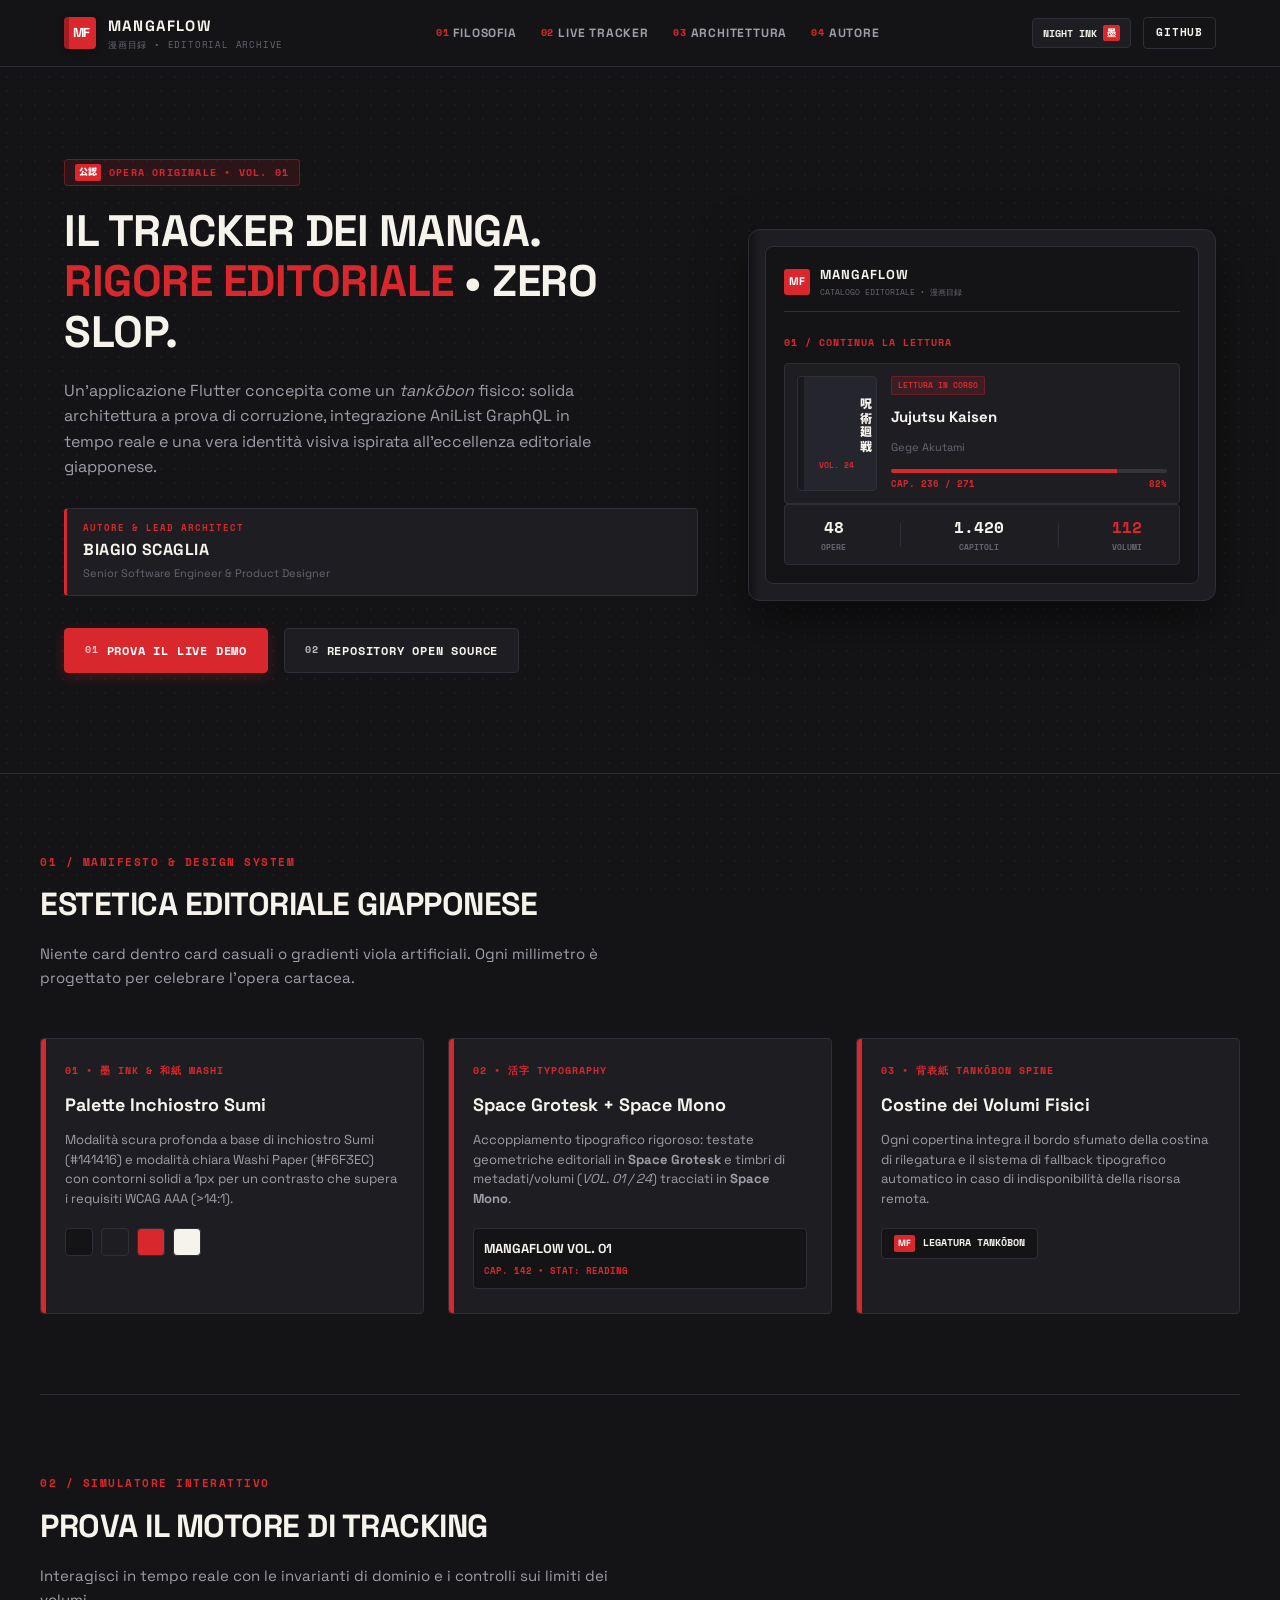
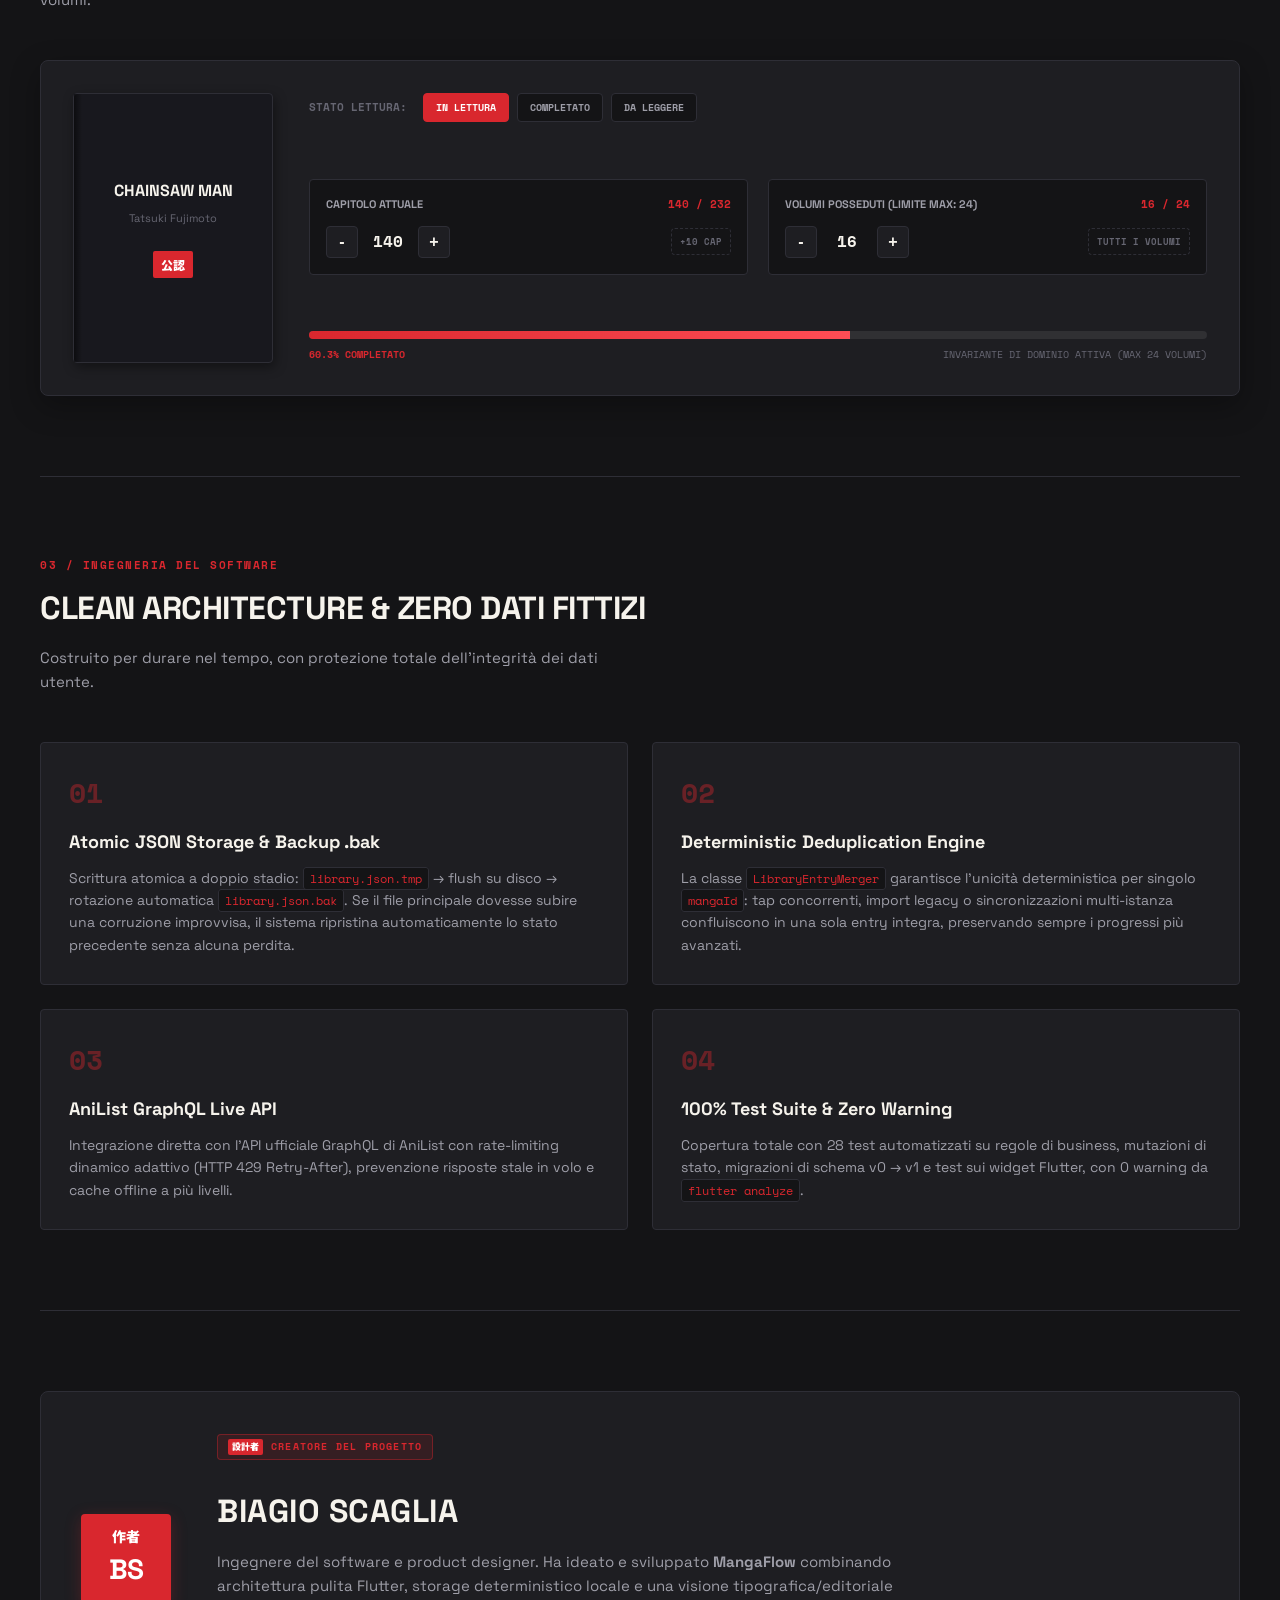
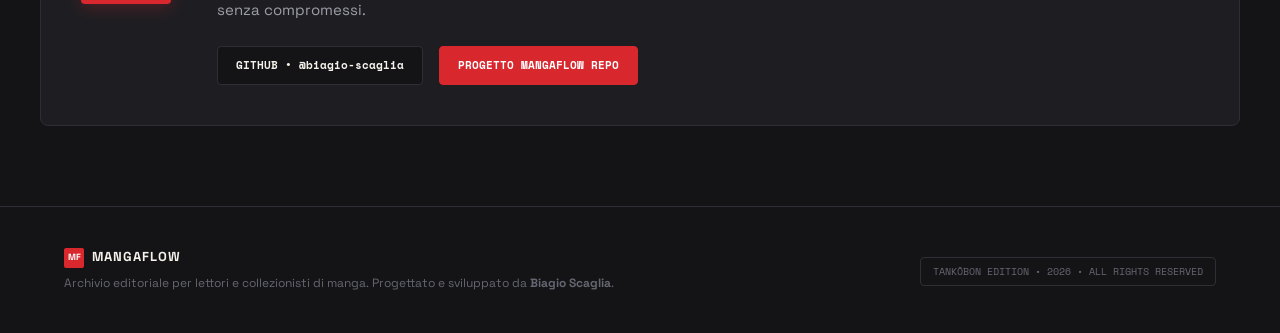
==== landing/index.html @ a2eed8c4 "feat(landing): create Japanese manga editorial landing page with live interactive tracker (Author: B" ====
<!DOCTYPE html>
<html lang="it" data-theme="dark">
<head>
  <meta charset="UTF-8">
  <meta name="viewport" content="width=device-width, initial-scale=1.0">
  <title>MangaFlow — Catalogo Editoriale & Manga Tracker | by Biagio Scaglia</title>
  <meta name="description" content="MangaFlow è la piattaforma editoriale definitiva per tracciare e collezionare manga con rigore ingegneristico e identità visiva tankōbon. Creata da Biagio Scaglia.">
  <link rel="preconnect" href="https://fonts.googleapis.com">
  <link rel="preconnect" href="https://fonts.gstatic.com" crossorigin>
  <link href="https://fonts.googleapis.com/css2?family=Space+Grotesk:wght@400;600;700;900&family=Space+Mono:ital,wght@0,400;0,700;1,400&family=Noto+Sans+JP:wght@400;700;900&display=swap" rel="stylesheet">
  <link rel="stylesheet" href="styles.css">
  <link rel="icon" type="image/png" href="../assets/icons/app_logo.png">
</head>
<body>

  <!-- Background Halftone Screentone Pattern -->
  <div class="manga-halftone-overlay" aria-hidden="true"></div>

  <!-- Top Editorial Header Bar -->
  <header class="editorial-header">
    <div class="header-inner">
      <div class="brand-group">
        <div class="brand-hanko">
          <span class="spine-line"></span>
          <span class="brand-mf">MF</span>
        </div>
        <div class="brand-title-wrap">
          <span class="brand-name">MANGAFLOW</span>
          <span class="brand-sub">漫画目録 • EDITORIAL ARCHIVE</span>
        </div>
      </div>

      <nav class="editorial-nav" aria-label="Navigazione principale">
        <a href="#philosophy" class="nav-item"><span class="nav-num">01</span> FILOSOFIA</a>
        <a href="#demo" class="nav-item"><span class="nav-num">02</span> LIVE TRACKER</a>
        <a href="#architecture" class="nav-item"><span class="nav-num">03</span> ARCHITETTURA</a>
        <a href="#author" class="nav-item"><span class="nav-num">04</span> AUTORE</a>
      </nav>

      <div class="header-actions">
        <button id="theme-toggle" class="theme-toggle-btn" aria-label="Cambia tema chiaro/scuro">
          <span class="theme-mode-text">NIGHT INK</span>
          <span class="theme-icon-box">墨</span>
        </button>
        <a href="https://github.com/biagio-scaglia/manga-flow" target="_blank" rel="noopener noreferrer" class="btn-github">
          GITHUB
        </a>
      </div>
    </div>
  </header>

  <main>
    <!-- HERO SECTION (KOMA PANEL 01) -->
    <section class="hero-section koma-panel">
      <div class="hero-container">
        
        <div class="hero-koma-left">
          <div class="stamp-badge">
            <span class="stamp-kanji">公認</span>
            <span class="stamp-text">OPERA ORIGINALE &bull; VOL. 01</span>
          </div>

          <h1 class="hero-headline">
            IL TRACKER DEI MANGA.<br>
            <span class="highlight-vermilion">RIGORE EDITORIALE</span> &bull; ZERO SLOP.
          </h1>

          <p class="hero-lead">
            Un'applicazione Flutter concepita come un <em>tankōbon</em> fisico: solida architettura a prova di corruzione, integrazione AniList GraphQL in tempo reale e una vera identità visiva ispirata all'eccellenza editoriale giapponese.
          </p>

          <div class="author-hero-badge">
            <span class="author-label">AUTORE & LEAD ARCHITECT</span>
            <span class="author-name">BIAGIO SCAGLIA</span>
            <span class="author-role">Senior Software Engineer & Product Designer</span>
          </div>

          <div class="hero-cta-group">
            <a href="#demo" class="btn-primary">
              <span class="btn-index">01</span> PROVA IL LIVE DEMO
            </a>
            <a href="https://github.com/biagio-scaglia/manga-flow" target="_blank" rel="noopener noreferrer" class="btn-secondary">
              <span class="btn-index">02</span> REPOSITORY OPEN SOURCE
            </a>
          </div>

          <!-- Speedlines visual accent -->
          <div class="manga-speedlines-accent"></div>
        </div>

        <div class="hero-koma-right">
          <div class="tankobon-device-mockup">
            <div class="device-spine"></div>
            <div class="device-screen">
              <div class="screen-header">
                <div class="screen-title-row">
                  <div class="screen-hanko">MF</div>
                  <div class="screen-headline">
                    <div class="screen-app-title">MANGAFLOW</div>
                    <div class="screen-app-sub">CATALOGO EDITORIALE • 漫画目録</div>
                  </div>
                </div>
              </div>

              <div class="screen-body">
                <div class="mock-section-header">
                  <span class="section-tag">01 / CONTINUA LA LETTURA</span>
                </div>

                <div class="mock-hero-card">
                  <div class="mock-cover-spine-wrap">
                    <div class="mock-cover-spine"></div>
                    <div class="mock-cover-content">
                      <span class="mock-cover-kanji">呪術廻戦</span>
                      <span class="mock-cover-stamp">VOL. 24</span>
                    </div>
                  </div>
                  <div class="mock-card-info">
                    <div class="mock-status-pill">LETTURA IN CORSO</div>
                    <div class="mock-manga-title">Jujutsu Kaisen</div>
                    <div class="mock-manga-author">Gege Akutami</div>
                    <div class="mock-manga-progress">
                      <div class="progress-bar-bg">
                        <div class="progress-bar-fill" style="width: 82%;"></div>
                      </div>
                      <div class="progress-text-row">
                        <span class="cap-mono">CAP. 236 / 271</span>
                        <span class="pct-mono">82%</span>
                      </div>
                    </div>
                  </div>
                </div>

                <div class="mock-stats-row">
                  <div class="mock-stat-item">
                    <span class="mock-stat-num">48</span>
                    <span class="mock-stat-lbl">OPERE</span>
                  </div>
                  <div class="mock-stat-divider"></div>
                  <div class="mock-stat-item">
                    <span class="mock-stat-num">1.420</span>
                    <span class="mock-stat-lbl">CAPITOLI</span>
                  </div>
                  <div class="mock-stat-divider"></div>
                  <div class="mock-stat-item highlight">
                    <span class="mock-stat-num">112</span>
                    <span class="mock-stat-lbl">VOLUMI</span>
                  </div>
                </div>
              </div>
            </div>
          </div>
        </div>

      </div>
    </section>

    <!-- PHILOSOPHY / DESIGN SYSTEM SECTION -->
    <section id="philosophy" class="section-container koma-panel">
      <div class="section-header-editorial">
        <span class="editorial-index">01 / MANIFESTO & DESIGN SYSTEM</span>
        <h2 class="section-title">ESTETICA EDITORIALE GIAPPONESE</h2>
        <p class="section-subtitle">Niente card dentro card casuali o gradienti viola artificiali. Ogni millimetro è progettato per celebrare l'opera cartacea.</p>
      </div>

      <div class="grid-3-cards">
        <article class="editorial-card">
          <div class="card-spine-accent"></div>
          <div class="card-inner">
            <div class="card-stamp">01 &bull; 墨 INK &amp; 和紙 WASHI</div>
            <h3 class="card-title">Palette Inchiostro Sumi</h3>
            <p class="card-desc">
              Modalità scura profonda a base di inchiostro Sumi (#141416) e modalità chiara Washi Paper (#F6F3EC) con contorni solidi a 1px per un contrasto che supera i requisiti WCAG AAA (>14:1).
            </p>
            <div class="palette-swatches">
              <span class="swatch sumi" title="Sumi Ink #141416"></span>
              <span class="swatch surface" title="Dark Surface #1E1E22"></span>
              <span class="swatch vermilion" title="Editorial Vermilion #D9272E"></span>
              <span class="swatch washi" title="Washi Paper #F6F3EC"></span>
            </div>
          </div>
        </article>

        <article class="editorial-card">
          <div class="card-spine-accent"></div>
          <div class="card-inner">
            <div class="card-stamp">02 &bull; 活字 TYPOGRAPHY</div>
            <h3 class="card-title">Space Grotesk + Space Mono</h3>
            <p class="card-desc">
              Accoppiamento tipografico rigoroso: testate geometriche editoriali in <strong>Space Grotesk</strong> e timbri di metadati/volumi (<em>VOL. 01 / 24</em>) tracciati in <strong>Space Mono</strong>.
            </p>
            <div class="typography-preview-box">
              <span class="type-grotesk">MANGAFLOW VOL. 01</span>
              <span class="type-mono">CAP. 142 • STAT: READING</span>
            </div>
          </div>
        </article>

        <article class="editorial-card">
          <div class="card-spine-accent"></div>
          <div class="card-inner">
            <div class="card-stamp">03 &bull; 背表紙 TANKŌBON SPINE</div>
            <h3 class="card-title">Costine dei Volumi Fisici</h3>
            <p class="card-desc">
              Ogni copertina integra il bordo sfumato della costina di rilegatura e il sistema di fallback tipografico automatico in caso di indisponibilità della risorsa remota.
            </p>
            <div class="spine-interactive-badge">
              <span class="badge-mini-hanko">MF</span>
              <span class="badge-mini-text">LEGATURA TANKŌBON</span>
            </div>
          </div>
        </article>
      </div>
    </section>

    <!-- LIVE INTERACTIVE TRACKER DEMO -->
    <section id="demo" class="section-container koma-panel">
      <div class="section-header-editorial">
        <span class="editorial-index">02 / SIMULATORE INTERATTIVO</span>
        <h2 class="section-title">PROVA IL MOTORE DI TRACKING</h2>
        <p class="section-subtitle">Interagisci in tempo reale con le invarianti di dominio e i controlli sui limiti dei volumi.</p>
      </div>

      <div class="tracker-demo-box">
        <div class="demo-left-manga">
          <div class="demo-cover-wrap">
            <div class="demo-cover-spine"></div>
            <div class="demo-cover-main">
              <span class="demo-cover-title">CHAINSAW MAN</span>
              <span class="demo-cover-sub">Tatsuki Fujimoto</span>
              <span class="demo-cover-seal">公認</span>
            </div>
          </div>
        </div>

        <div class="demo-right-controls">
          <div class="demo-status-row">
            <span class="demo-label">STATO LETTURA:</span>
            <div class="status-selector-group">
              <button class="status-btn active" data-status="reading">IN LETTURA</button>
              <button class="status-btn" data-status="completed">COMPLETATO</button>
              <button class="status-btn" data-status="plan_to_read">DA LEGGERE</button>
            </div>
          </div>

          <div class="demo-stepper-panel">
            <div class="stepper-unit">
              <div class="stepper-header">
                <span class="stepper-title">CAPITOLO ATTUALE</span>
                <span id="chapter-ratio" class="stepper-ratio">140 / 232</span>
              </div>
              <div class="stepper-actions">
                <button id="btn-ch-dec" class="step-btn" aria-label="Decrementa capitolo">-</button>
                <span id="ch-val" class="step-value">140</span>
                <button id="btn-ch-inc" class="step-btn" aria-label="Incrementa capitolo">+</button>
                <button id="btn-ch-quick" class="step-quick-btn">+10 CAP</button>
              </div>
            </div>

            <div class="stepper-unit">
              <div class="stepper-header">
                <span class="stepper-title">VOLUMI POSSEDUTI (LIMITE MAX: 24)</span>
                <span id="volume-ratio" class="stepper-ratio">16 / 24</span>
              </div>
              <div class="stepper-actions">
                <button id="btn-vol-dec" class="step-btn" aria-label="Decrementa volume">-</button>
                <span id="vol-val" class="step-value">16</span>
                <button id="btn-vol-inc" class="step-btn" aria-label="Incrementa volume">+</button>
                <button id="btn-vol-max" class="step-quick-btn">TUTTI I VOLUMI</button>
              </div>
            </div>
          </div>

          <div class="demo-progress-visual">
            <div class="progress-bar-container">
              <div id="demo-progress-bar" class="progress-bar-active" style="width: 60.3%;"></div>
            </div>
            <div class="progress-footer-stats">
              <span id="demo-pct-text" class="stat-pct">60.3% COMPLETATO</span>
              <span id="demo-status-feedback" class="stat-feedback">INVARIANTE DI DOMINIO RISPETTATA (MAX 24 VOLUMI)</span>
            </div>
          </div>
        </div>
      </div>
    </section>

    <!-- ARCHITECTURE & CODE EXCELLENCE -->
    <section id="architecture" class="section-container koma-panel">
      <div class="section-header-editorial">
        <span class="editorial-index">03 / INGEGNERIA DEL SOFTWARE</span>
        <h2 class="section-title">CLEAN ARCHITECTURE &amp; ZERO DATI FITTIZI</h2>
        <p class="section-subtitle">Costruito per durare nel tempo, con protezione totale dell'integrità dei dati utente.</p>
      </div>

      <div class="arch-grid">
        <div class="arch-box">
          <div class="arch-number">01</div>
          <h3 class="arch-title">Atomic JSON Storage &amp; Backup .bak</h3>
          <p class="arch-desc">
            Scrittura atomica a doppio stadio: <code>library.json.tmp</code> &rarr; flush su disco &rarr; rotazione automatica <code>library.json.bak</code>. Se il file principale dovesse subire una corruzione improvvisa, il sistema ripristina automaticamente lo stato precedente senza alcuna perdita.
          </p>
        </div>

        <div class="arch-box">
          <div class="arch-number">02</div>
          <h3 class="arch-title">Deterministic Deduplication Engine</h3>
          <p class="arch-desc">
            La classe <code>LibraryEntryMerger</code> garantisce l'unicità deterministica per singolo <code>mangaId</code>: tap concorrenti, import legacy o sincronizzazioni multi-istanza confluiscono in una sola entry integra, preservando sempre i progressi più avanzati.
          </p>
        </div>

        <div class="arch-box">
          <div class="arch-number">03</div>
          <h3 class="arch-title">AniList GraphQL Live API</h3>
          <p class="arch-desc">
            Integrazione diretta con l'API ufficiale GraphQL di AniList con rate-limiting dinamico adattivo (HTTP 429 Retry-After), prevenzione risposte stale in volo e cache offline a più livelli.
          </p>
        </div>

        <div class="arch-box">
          <div class="arch-number">04</div>
          <h3 class="arch-title">100% Test Suite &amp; Zero Warning</h3>
          <p class="arch-desc">
            Copertura totale con 28 test automatizzati su regole di business, mutazioni di stato, migrazioni di schema v0 &rarr; v1 e test sui widget Flutter, con 0 warning da <code>flutter analyze</code>.
          </p>
        </div>
      </div>
    </section>

    <!-- AUTHOR SECTION -->
    <section id="author" class="section-container koma-panel author-section-wrap">
      <div class="author-frame">
        <div class="author-hanko-large">
          <span class="hanko-kanji">作者</span>
          <span class="hanko-initials">BS</span>
        </div>

        <div class="author-content-block">
          <div class="stamp-badge">
            <span class="stamp-kanji">設計者</span>
            <span class="stamp-text">CREATORE DEL PROGETTO</span>
          </div>
          <h2 class="author-title">BIAGIO SCAGLIA</h2>
          <p class="author-bio">
            Ingegnere del software e product designer. Ha ideato e sviluppato <strong>MangaFlow</strong> combinando architettura pulita Flutter, storage deterministico locale e una visione tipografica/editoriale senza compromessi.
          </p>

          <div class="author-links">
            <a href="https://github.com/biagio-scaglia" target="_blank" rel="noopener noreferrer" class="author-link-btn">
              GITHUB &bull; @biagio-scaglia
            </a>
            <a href="https://github.com/biagio-scaglia/manga-flow" target="_blank" rel="noopener noreferrer" class="author-link-btn primary">
              PROGETTO MANGAFLOW REPO
            </a>
          </div>
        </div>
      </div>
    </section>
  </main>

  <!-- EDITORIAL FOOTER -->
  <footer class="editorial-footer">
    <div class="footer-inner">
      <div class="footer-col-left">
        <div class="footer-brand">
          <span class="footer-hanko">MF</span>
          <span class="footer-brand-name">MANGAFLOW</span>
        </div>
        <p class="footer-copy">
          Archivio editoriale per lettori e collezionisti di manga. Progettato e sviluppato da <strong>Biagio Scaglia</strong>.
        </p>
      </div>

      <div class="footer-col-right">
        <span class="footer-stamp-box">
          TANKŌBON EDITION &bull; 2026 &bull; ALL RIGHTS RESERVED
        </span>
      </div>
    </div>
  </footer>

  <script src="app.js"></script>
</body>
</html>
---- landing/styles.css ----
/* ==========================================================================
   MANGAFLOW LANDING PAGE — JAPANESE EDITORIAL DESIGN SYSTEM
   Author: Biagio Scaglia
   ========================================================================== */

:root {
  /* Dark Theme Tokens (Night Ink / 墨色) */
  --ink-bg: #141416;
  --ink-surface: #1E1E22;
  --ink-surface-hover: #26262B;
  --ink-border: #2E2E36;
  --ink-border-subtle: rgba(255, 255, 255, 0.08);
  --text-primary: #F6F3EC;
  --text-secondary: #9E9EA8;
  --text-muted: #666672;
  
  /* Brand Vermilion / 朱色 */
  --vermilion: #D9272E;
  --vermilion-glow: rgba(217, 39, 46, 0.25);
  --vermilion-dark: #B51B21;
  --gold-accent: #E5A93C;

  /* Spacing & Radii */
  --font-grotesk: 'Space Grotesk', -apple-system, BlinkMacSystemFont, sans-serif;
  --font-mono: 'Space Mono', monospace;
  --font-kanji: 'Noto Sans JP', sans-serif;
  --radius-sm: 4px;
  --radius-md: 8px;
  --radius-lg: 12px;
  
  /* Screentone Dot Overlay */
  --screentone-color: rgba(255, 255, 255, 0.035);
}

/* Light Theme Tokens (Washi Paper / 和紙) */
[data-theme="light"] {
  --ink-bg: #F6F3EC;
  --ink-surface: #FFFFFF;
  --ink-surface-hover: #F0EDE4;
  --ink-border: #E3DFD5;
  --ink-border-subtle: rgba(0, 0, 0, 0.06);
  --text-primary: #141416;
  --text-secondary: #5C5C66;
  --text-muted: #8E8E98;
  --screentone-color: rgba(0, 0, 0, 0.025);
}

/* Base Reset & Typography */
*, *::before, *::after {
  box-sizing: border-box;
  margin: 0;
  padding: 0;
}

html {
  scroll-behavior: smooth;
  font-size: 16px;
}

body {
  background-color: var(--ink-bg);
  color: var(--text-primary);
  font-family: var(--font-grotesk);
  line-height: 1.6;
  -webkit-font-smoothing: antialiased;
  -moz-osx-font-smoothing: grayscale;
  transition: background-color 0.3s ease, color 0.3s ease;
  overflow-x: hidden;
  position: relative;
}

/* Manga Halftone Screentone Overlay */
.manga-halftone-overlay {
  position: fixed;
  inset: 0;
  pointer-events: none;
  z-index: 0;
  background-image: radial-gradient(var(--screentone-color) 1.2px, transparent 1.2px);
  background-size: 14px 14px;
}

/* Layout Containers */
.section-container, .hero-container, .header-inner, .footer-inner {
  max-width: 1200px;
  margin: 0 auto;
  padding: 0 24px;
  position: relative;
  z-index: 1;
}

/* Manga Panel Borders (Koma-wari / コマ割り) */
.koma-panel {
  border-bottom: 1px solid var(--ink-border);
  padding: 80px 0;
}

/* ==========================================================================
   EDITORIAL HEADER
   ========================================================================== */
.editorial-header {
  position: sticky;
  top: 0;
  z-index: 100;
  background: var(--ink-bg);
  border-bottom: 1px solid var(--ink-border);
  backdrop-filter: blur(12px);
  -webkit-backdrop-filter: blur(12px);
  padding: 14px 0;
}

.header-inner {
  display: flex;
  align-items: center;
  justify-content: space-between;
}

.brand-group {
  display: flex;
  align-items: center;
  gap: 12px;
}

.brand-hanko {
  width: 32px;
  height: 32px;
  background-color: var(--vermilion);
  border-radius: var(--radius-sm);
  display: flex;
  align-items: center;
  justify-content: center;
  position: relative;
  box-shadow: 0 2px 6px rgba(0,0,0,0.3);
}

.brand-hanko .spine-line {
  position: absolute;
  left: 0;
  top: 0;
  bottom: 0;
  width: 5px;
  background: rgba(0, 0, 0, 0.25);
  border-top-left-radius: var(--radius-sm);
  border-bottom-left-radius: var(--radius-sm);
}

.brand-mf {
  color: #FFFFFF;
  font-family: var(--font-grotesk);
  font-weight: 900;
  font-size: 13px;
  letter-spacing: -0.5px;
  margin-left: 2px;
}

.brand-title-wrap {
  display: flex;
  flex-direction: column;
}

.brand-name {
  font-size: 15px;
  font-weight: 900;
  letter-spacing: 1.2px;
}

.brand-sub {
  font-size: 9px;
  color: var(--text-muted);
  letter-spacing: 0.8px;
  font-family: var(--font-mono);
}

.editorial-nav {
  display: flex;
  gap: 24px;
}

.nav-item {
  color: var(--text-secondary);
  text-decoration: none;
  font-size: 12px;
  font-weight: 700;
  letter-spacing: 0.8px;
  transition: color 0.2s;
  display: flex;
  align-items: center;
  gap: 4px;
}

.nav-item:hover {
  color: var(--vermilion);
}

.nav-num {
  font-family: var(--font-mono);
  color: var(--vermilion);
  font-size: 10px;
}

.header-actions {
  display: flex;
  align-items: center;
  gap: 12px;
}

.theme-toggle-btn {
  background: var(--ink-surface);
  border: 1px solid var(--ink-border);
  color: var(--text-primary);
  padding: 6px 10px;
  border-radius: var(--radius-sm);
  cursor: pointer;
  display: flex;
  align-items: center;
  gap: 6px;
  font-family: var(--font-mono);
  font-size: 10px;
  font-weight: 700;
  transition: background 0.2s, border-color 0.2s;
}

.theme-toggle-btn:hover {
  border-color: var(--vermilion);
}

.theme-icon-box {
  background: var(--vermilion);
  color: #fff;
  padding: 1px 4px;
  border-radius: 2px;
  font-size: 9px;
}

.btn-github {
  background: transparent;
  border: 1px solid var(--ink-border);
  color: var(--text-primary);
  text-decoration: none;
  font-size: 11px;
  font-weight: 800;
  padding: 6px 12px;
  border-radius: var(--radius-sm);
  letter-spacing: 0.8px;
  font-family: var(--font-mono);
  transition: all 0.2s;
}

.btn-github:hover {
  background: var(--vermilion);
  border-color: var(--vermilion);
  color: #FFFFFF;
}

/* ==========================================================================
   HERO SECTION
   ========================================================================== */
.hero-section {
  padding: 90px 0 100px;
  position: relative;
  overflow: hidden;
}

.hero-container {
  display: grid;
  grid-template-columns: 1.15fr 0.85fr;
  gap: 50px;
  align-items: center;
}

.stamp-badge {
  display: inline-flex;
  align-items: center;
  gap: 8px;
  background: rgba(217, 39, 46, 0.12);
  border: 1px solid rgba(217, 39, 46, 0.4);
  padding: 4px 10px;
  border-radius: var(--radius-sm);
  margin-bottom: 20px;
}

.stamp-kanji {
  background: var(--vermilion);
  color: #FFFFFF;
  font-size: 9px;
  font-weight: 900;
  padding: 1px 4px;
  border-radius: 2px;
  font-family: var(--font-kanji);
}

.stamp-text {
  font-family: var(--font-mono);
  font-size: 10px;
  font-weight: 700;
  color: var(--vermilion);
  letter-spacing: 1.2px;
}

.hero-headline {
  font-size: 44px;
  font-weight: 900;
  line-height: 1.15;
  letter-spacing: -0.5px;
  margin-bottom: 20px;
}

.highlight-vermilion {
  color: var(--vermilion);
  position: relative;
}

.hero-lead {
  font-size: 16px;
  color: var(--text-secondary);
  line-height: 1.6;
  margin-bottom: 28px;
  max-width: 540px;
}

.author-hero-badge {
  background: var(--ink-surface);
  border: 1px solid var(--ink-border);
  border-left: 3px solid var(--vermilion);
  padding: 12px 16px;
  border-radius: var(--radius-sm);
  margin-bottom: 32px;
  display: flex;
  flex-direction: column;
  gap: 2px;
}

.author-label {
  font-family: var(--font-mono);
  font-size: 9px;
  font-weight: 700;
  color: var(--vermilion);
  letter-spacing: 1px;
}

.author-name {
  font-size: 16px;
  font-weight: 900;
  letter-spacing: 0.5px;
}

.author-role {
  font-size: 11px;
  color: var(--text-muted);
}

.hero-cta-group {
  display: flex;
  gap: 16px;
  flex-wrap: wrap;
}

.btn-primary, .btn-secondary {
  display: inline-flex;
  align-items: center;
  gap: 8px;
  text-decoration: none;
  font-family: var(--font-mono);
  font-size: 12px;
  font-weight: 800;
  padding: 12px 20px;
  border-radius: var(--radius-sm);
  letter-spacing: 0.8px;
  transition: transform 0.2s, box-shadow 0.2s, background-color 0.2s;
}

.btn-primary {
  background: var(--vermilion);
  color: #FFFFFF;
  border: 1px solid var(--vermilion);
  box-shadow: 0 4px 14px var(--vermilion-glow);
}

.btn-primary:hover {
  background: var(--vermilion-dark);
  transform: translateY(-2px);
  box-shadow: 0 6px 20px var(--vermilion-glow);
}

.btn-secondary {
  background: var(--ink-surface);
  color: var(--text-primary);
  border: 1px solid var(--ink-border);
}

.btn-secondary:hover {
  border-color: var(--vermilion);
  transform: translateY(-2px);
}

.btn-index {
  color: rgba(255, 255, 255, 0.7);
  font-size: 10px;
}

/* Tankōbon Device Mockup */
.tankobon-device-mockup {
  background: var(--ink-surface);
  border: 1px solid var(--ink-border);
  border-radius: var(--radius-lg);
  padding: 16px;
  position: relative;
  box-shadow: 0 20px 50px rgba(0,0,0,0.5);
  display: flex;
}

.device-spine {
  position: absolute;
  left: 0;
  top: 0;
  bottom: 0;
  width: 10px;
  background: linear-gradient(90deg, rgba(0,0,0,0.4), transparent);
  border-top-left-radius: var(--radius-lg);
  border-bottom-left-radius: var(--radius-lg);
}

.device-screen {
  background: var(--ink-bg);
  border: 1px solid var(--ink-border);
  border-radius: var(--radius-md);
  width: 100%;
  padding: 18px;
  display: flex;
  flex-direction: column;
  gap: 16px;
}

.screen-header {
  border-bottom: 1px solid var(--ink-border);
  padding-bottom: 12px;
}

.screen-title-row {
  display: flex;
  align-items: center;
  gap: 10px;
}

.screen-hanko {
  width: 26px;
  height: 26px;
  background: var(--vermilion);
  color: #fff;
  font-weight: 900;
  font-size: 11px;
  border-radius: 3px;
  display: flex;
  align-items: center;
  justify-content: center;
}

.screen-app-title {
  font-size: 13px;
  font-weight: 900;
  letter-spacing: 1px;
}

.screen-app-sub {
  font-size: 8px;
  color: var(--text-muted);
  font-family: var(--font-mono);
}

.mock-section-header {
  margin-bottom: 10px;
}

.section-tag {
  font-family: var(--font-mono);
  font-size: 10px;
  font-weight: 700;
  color: var(--vermilion);
  letter-spacing: 1px;
}

.mock-hero-card {
  background: var(--ink-surface);
  border: 1px solid var(--ink-border);
  border-radius: var(--radius-sm);
  padding: 12px;
  display: grid;
  grid-template-columns: 80px 1fr;
  gap: 14px;
}

.mock-cover-spine-wrap {
  height: 115px;
  background: #25252D;
  border: 1px solid var(--ink-border);
  border-radius: var(--radius-sm);
  position: relative;
  display: flex;
  align-items: center;
  justify-content: center;
  overflow: hidden;
}

.mock-cover-spine {
  position: absolute;
  left: 0;
  top: 0;
  bottom: 0;
  width: 6px;
  background: rgba(0,0,0,0.35);
}

.mock-cover-content {
  text-align: center;
  display: flex;
  flex-direction: column;
  gap: 6px;
}

.mock-cover-kanji {
  font-family: var(--font-kanji);
  font-weight: 900;
  font-size: 12px;
  color: var(--text-primary);
  writing-mode: vertical-rl;
  letter-spacing: 2px;
}

.mock-cover-stamp {
  font-family: var(--font-mono);
  font-size: 8px;
  font-weight: 700;
  color: var(--vermilion);
}

.mock-card-info {
  display: flex;
  flex-direction: column;
  justify-content: space-between;
}

.mock-status-pill {
  display: inline-block;
  font-family: var(--font-mono);
  font-size: 8px;
  font-weight: 800;
  background: rgba(217, 39, 46, 0.15);
  color: var(--vermilion);
  padding: 2px 6px;
  border-radius: 2px;
  border: 1px solid rgba(217, 39, 46, 0.3);
  align-self: flex-start;
}

.mock-manga-title {
  font-size: 15px;
  font-weight: 900;
  line-height: 1.2;
}

.mock-manga-author {
  font-size: 11px;
  color: var(--text-muted);
}

.progress-bar-bg {
  height: 4px;
  background: rgba(255, 255, 255, 0.1);
  border-radius: 2px;
  margin-bottom: 4px;
  overflow: hidden;
}

.progress-bar-fill {
  height: 100%;
  background: var(--vermilion);
}

.progress-text-row {
  display: flex;
  justify-content: space-between;
  font-family: var(--font-mono);
  font-size: 9px;
  color: var(--vermilion);
  font-weight: 700;
}

.mock-stats-row {
  background: var(--ink-surface);
  border: 1px solid var(--ink-border);
  border-radius: var(--radius-sm);
  padding: 10px;
  display: flex;
  align-items: center;
  justify-content: space-around;
}

.mock-stat-item {
  text-align: center;
  display: flex;
  flex-direction: column;
}

.mock-stat-num {
  font-family: var(--font-mono);
  font-size: 16px;
  font-weight: 900;
}

.mock-stat-item.highlight .mock-stat-num {
  color: var(--vermilion);
}

.mock-stat-lbl {
  font-family: var(--font-mono);
  font-size: 8px;
  color: var(--text-muted);
  font-weight: 700;
}

.mock-stat-divider {
  width: 1px;
  height: 24px;
  background: var(--ink-border);
}

/* ==========================================================================
   EDITORIAL SECTION HEADERS & GRIDS
   ========================================================================== */
.section-header-editorial {
  margin-bottom: 48px;
}

.editorial-index {
  font-family: var(--font-mono);
  font-size: 11px;
  font-weight: 800;
  color: var(--vermilion);
  letter-spacing: 1.5px;
  display: block;
  margin-bottom: 8px;
}

.section-title {
  font-size: 32px;
  font-weight: 900;
  letter-spacing: -0.5px;
  margin-bottom: 12px;
}

.section-subtitle {
  font-size: 15px;
  color: var(--text-secondary);
  max-width: 600px;
}

.grid-3-cards {
  display: grid;
  grid-template-columns: repeat(3, 1fr);
  gap: 24px;
}

.editorial-card {
  background: var(--ink-surface);
  border: 1px solid var(--ink-border);
  border-radius: var(--radius-sm);
  padding: 24px;
  position: relative;
  transition: transform 0.2s, border-color 0.2s;
  display: flex;
  flex-direction: column;
}

.editorial-card:hover {
  transform: translateY(-4px);
  border-color: var(--vermilion);
}

.card-spine-accent {
  position: absolute;
  left: 0;
  top: 0;
  bottom: 0;
  width: 5px;
  background: var(--vermilion);
  border-top-left-radius: var(--radius-sm);
  border-bottom-left-radius: var(--radius-sm);
}

.card-stamp {
  font-family: var(--font-mono);
  font-size: 10px;
  font-weight: 700;
  color: var(--vermilion);
  letter-spacing: 1px;
  margin-bottom: 12px;
}

.card-title {
  font-size: 18px;
  font-weight: 800;
  margin-bottom: 10px;
}

.card-desc {
  font-size: 13px;
  color: var(--text-secondary);
  line-height: 1.5;
  margin-bottom: 20px;
  flex-grow: 1;
}

.palette-swatches {
  display: flex;
  gap: 8px;
}

.swatch {
  width: 28px;
  height: 28px;
  border-radius: var(--radius-sm);
  border: 1px solid var(--ink-border);
}

.swatch.sumi { background: #141416; }
.swatch.surface { background: #1E1E22; }
.swatch.vermilion { background: #D9272E; }
.swatch.washi { background: #F6F3EC; }

.typography-preview-box {
  background: var(--ink-bg);
  border: 1px solid var(--ink-border);
  padding: 10px;
  border-radius: var(--radius-sm);
  display: flex;
  flex-direction: column;
  gap: 4px;
}

.type-grotesk {
  font-family: var(--font-grotesk);
  font-size: 13px;
  font-weight: 900;
}

.type-mono {
  font-family: var(--font-mono);
  font-size: 9px;
  color: var(--vermilion);
  font-weight: 700;
}

.spine-interactive-badge {
  display: inline-flex;
  align-items: center;
  gap: 8px;
  background: var(--ink-bg);
  border: 1px solid var(--ink-border);
  padding: 6px 12px;
  border-radius: var(--radius-sm);
}

.badge-mini-hanko {
  background: var(--vermilion);
  color: #fff;
  font-size: 9px;
  font-weight: 900;
  padding: 1px 4px;
  border-radius: 2px;
}

.badge-mini-text {
  font-family: var(--font-mono);
  font-size: 10px;
  font-weight: 700;
}

/* ==========================================================================
   INTERACTIVE LIVE TRACKER DEMO
   ========================================================================== */
.tracker-demo-box {
  background: var(--ink-surface);
  border: 1px solid var(--ink-border);
  border-radius: var(--radius-md);
  padding: 32px;
  display: grid;
  grid-template-columns: 200px 1fr;
  gap: 36px;
  box-shadow: 0 10px 30px rgba(0,0,0,0.3);
}

.demo-cover-wrap {
  height: 270px;
  background: #18181E;
  border: 1px solid var(--ink-border);
  border-radius: var(--radius-sm);
  position: relative;
  display: flex;
  align-items: center;
  justify-content: center;
  box-shadow: 2px 4px 12px rgba(0,0,0,0.4);
}

.demo-cover-spine {
  position: absolute;
  left: 0;
  top: 0;
  bottom: 0;
  width: 8px;
  background: linear-gradient(90deg, rgba(0,0,0,0.5), transparent);
}

.demo-cover-main {
  text-align: center;
  padding: 20px;
}

.demo-cover-title {
  display: block;
  font-size: 16px;
  font-weight: 900;
  margin-bottom: 6px;
}

.demo-cover-sub {
  display: block;
  font-size: 11px;
  color: var(--text-muted);
  margin-bottom: 24px;
}

.demo-cover-seal {
  display: inline-block;
  background: var(--vermilion);
  color: #fff;
  font-size: 12px;
  font-weight: 900;
  padding: 4px 8px;
  border-radius: 2px;
  font-family: var(--font-kanji);
}

.demo-right-controls {
  display: flex;
  flex-direction: column;
  justify-content: space-between;
  gap: 20px;
}

.demo-status-row {
  display: flex;
  align-items: center;
  gap: 16px;
}

.demo-label {
  font-family: var(--font-mono);
  font-size: 11px;
  font-weight: 700;
  color: var(--text-muted);
}

.status-selector-group {
  display: flex;
  gap: 8px;
}

.status-btn {
  background: var(--ink-bg);
  border: 1px solid var(--ink-border);
  color: var(--text-secondary);
  font-family: var(--font-mono);
  font-size: 10px;
  font-weight: 800;
  padding: 6px 12px;
  border-radius: var(--radius-sm);
  cursor: pointer;
  transition: all 0.2s;
}

.status-btn.active {
  background: var(--vermilion);
  border-color: var(--vermilion);
  color: #fff;
}

.demo-stepper-panel {
  display: grid;
  grid-template-columns: 1fr 1fr;
  gap: 20px;
}

.stepper-unit {
  background: var(--ink-bg);
  border: 1px solid var(--ink-border);
  border-radius: var(--radius-sm);
  padding: 16px;
}

.stepper-header {
  display: flex;
  justify-content: space-between;
  align-items: center;
  margin-bottom: 12px;
}

.stepper-title {
  font-size: 11px;
  font-weight: 800;
  color: var(--text-secondary);
}

.stepper-ratio {
  font-family: var(--font-mono);
  font-size: 11px;
  font-weight: 800;
  color: var(--vermilion);
}

.stepper-actions {
  display: flex;
  align-items: center;
  gap: 10px;
}

.step-btn {
  width: 32px;
  height: 32px;
  background: var(--ink-surface);
  border: 1px solid var(--ink-border);
  color: var(--text-primary);
  font-weight: 900;
  font-size: 16px;
  border-radius: var(--radius-sm);
  cursor: pointer;
  display: flex;
  align-items: center;
  justify-content: center;
  transition: all 0.2s;
}

.step-btn:hover {
  background: var(--vermilion);
  border-color: var(--vermilion);
  color: #fff;
}

.step-value {
  font-family: var(--font-mono);
  font-size: 16px;
  font-weight: 900;
  min-width: 40px;
  text-align: center;
}

.step-quick-btn {
  background: transparent;
  border: 1px dashed var(--ink-border);
  color: var(--text-muted);
  font-family: var(--font-mono);
  font-size: 9px;
  font-weight: 700;
  padding: 6px 8px;
  border-radius: var(--radius-sm);
  cursor: pointer;
  margin-left: auto;
  transition: all 0.2s;
}

.step-quick-btn:hover {
  border-color: var(--vermilion);
  color: var(--vermilion);
}

.progress-bar-container {
  height: 8px;
  background: rgba(255, 255, 255, 0.08);
  border-radius: 4px;
  overflow: hidden;
  margin-bottom: 8px;
}

.progress-bar-active {
  height: 100%;
  background: linear-gradient(90deg, var(--vermilion), #FF4D55);
  transition: width 0.3s ease;
}

.progress-footer-stats {
  display: flex;
  justify-content: space-between;
  align-items: center;
  font-family: var(--font-mono);
  font-size: 10px;
}

.stat-pct {
  color: var(--vermilion);
  font-weight: 800;
}

.stat-feedback {
  color: var(--text-muted);
}

/* ==========================================================================
   ARCHITECTURE GRID
   ========================================================================== */
.arch-grid {
  display: grid;
  grid-template-columns: repeat(2, 1fr);
  gap: 24px;
}

.arch-box {
  background: var(--ink-surface);
  border: 1px solid var(--ink-border);
  border-radius: var(--radius-sm);
  padding: 28px;
  position: relative;
}

.arch-number {
  font-family: var(--font-mono);
  font-size: 28px;
  font-weight: 900;
  color: var(--vermilion);
  opacity: 0.4;
  margin-bottom: 12px;
}

.arch-title {
  font-size: 18px;
  font-weight: 800;
  margin-bottom: 10px;
}

.arch-desc {
  font-size: 14px;
  color: var(--text-secondary);
  line-height: 1.6;
}

.arch-desc code {
  background: var(--ink-bg);
  border: 1px solid var(--ink-border);
  padding: 2px 6px;
  border-radius: 3px;
  font-family: var(--font-mono);
  font-size: 12px;
  color: var(--vermilion);
}

/* ==========================================================================
   AUTHOR SECTION
   ========================================================================== */
.author-section-wrap {
  border-bottom: none;
}

.author-frame {
  background: var(--ink-surface);
  border: 1px solid var(--ink-border);
  border-radius: var(--radius-md);
  padding: 40px;
  display: grid;
  grid-template-columns: 100px 1fr;
  gap: 36px;
  align-items: center;
}

.author-hanko-large {
  width: 90px;
  height: 90px;
  background: var(--vermilion);
  border-radius: var(--radius-sm);
  display: flex;
  flex-direction: column;
  align-items: center;
  justify-content: center;
  color: #fff;
  box-shadow: 0 4px 16px var(--vermilion-glow);
}

.hanko-kanji {
  font-family: var(--font-kanji);
  font-size: 14px;
  font-weight: 900;
}

.hanko-initials {
  font-family: var(--font-grotesk);
  font-size: 28px;
  font-weight: 900;
  letter-spacing: -1px;
}

.author-title {
  font-size: 32px;
  font-weight: 900;
  letter-spacing: 0.5px;
  margin: 6px 0 12px;
}

.author-bio {
  font-size: 15px;
  color: var(--text-secondary);
  line-height: 1.6;
  margin-bottom: 24px;
  max-width: 700px;
}

.author-links {
  display: flex;
  gap: 16px;
  flex-wrap: wrap;
}

.author-link-btn {
  background: var(--ink-bg);
  border: 1px solid var(--ink-border);
  color: var(--text-primary);
  text-decoration: none;
  font-family: var(--font-mono);
  font-size: 11px;
  font-weight: 700;
  padding: 10px 18px;
  border-radius: var(--radius-sm);
  transition: all 0.2s;
}

.author-link-btn.primary {
  background: var(--vermilion);
  border-color: var(--vermilion);
  color: #fff;
}

.author-link-btn:hover {
  transform: translateY(-2px);
  border-color: var(--vermilion);
}

/* ==========================================================================
   EDITORIAL FOOTER
   ========================================================================== */
.editorial-footer {
  background: var(--ink-bg);
  border-top: 1px solid var(--ink-border);
  padding: 40px 0;
}

.footer-inner {
  display: flex;
  justify-content: space-between;
  align-items: center;
  flex-wrap: wrap;
  gap: 20px;
}

.footer-brand {
  display: flex;
  align-items: center;
  gap: 8px;
  margin-bottom: 6px;
}

.footer-hanko {
  width: 20px;
  height: 20px;
  background: var(--vermilion);
  color: #fff;
  font-weight: 900;
  font-size: 9px;
  border-radius: 2px;
  display: flex;
  align-items: center;
  justify-content: center;
}

.footer-brand-name {
  font-weight: 900;
  font-size: 13px;
  letter-spacing: 1px;
}

.footer-copy {
  font-size: 12px;
  color: var(--text-muted);
}

.footer-stamp-box {
  font-family: var(--font-mono);
  font-size: 10px;
  color: var(--text-muted);
  border: 1px solid var(--ink-border);
  padding: 6px 12px;
  border-radius: var(--radius-sm);
}

/* ==========================================================================
   RESPONSIVE DESIGN (Mobile / Tablet / Desktop)
   ========================================================================== */
@media (max-width: 960px) {
  .hero-container {
    grid-template-columns: 1fr;
    gap: 40px;
  }
  
  .grid-3-cards {
    grid-template-columns: 1fr;
  }
  
  .tracker-demo-box {
    grid-template-columns: 1fr;
  }
  
  .arch-grid {
    grid-template-columns: 1fr;
  }
  
  .author-frame {
    grid-template-columns: 1fr;
    text-align: center;
  }
  
  .author-hanko-large {
    margin: 0 auto;
  }
  
  .author-links {
    justify-content: center;
  }
  
  .editorial-nav {
    display: none;
  }
}

@media (max-width: 600px) {
  .hero-headline {
    font-size: 32px;
  }
  
  .demo-stepper-panel {
    grid-template-columns: 1fr;
  }
}
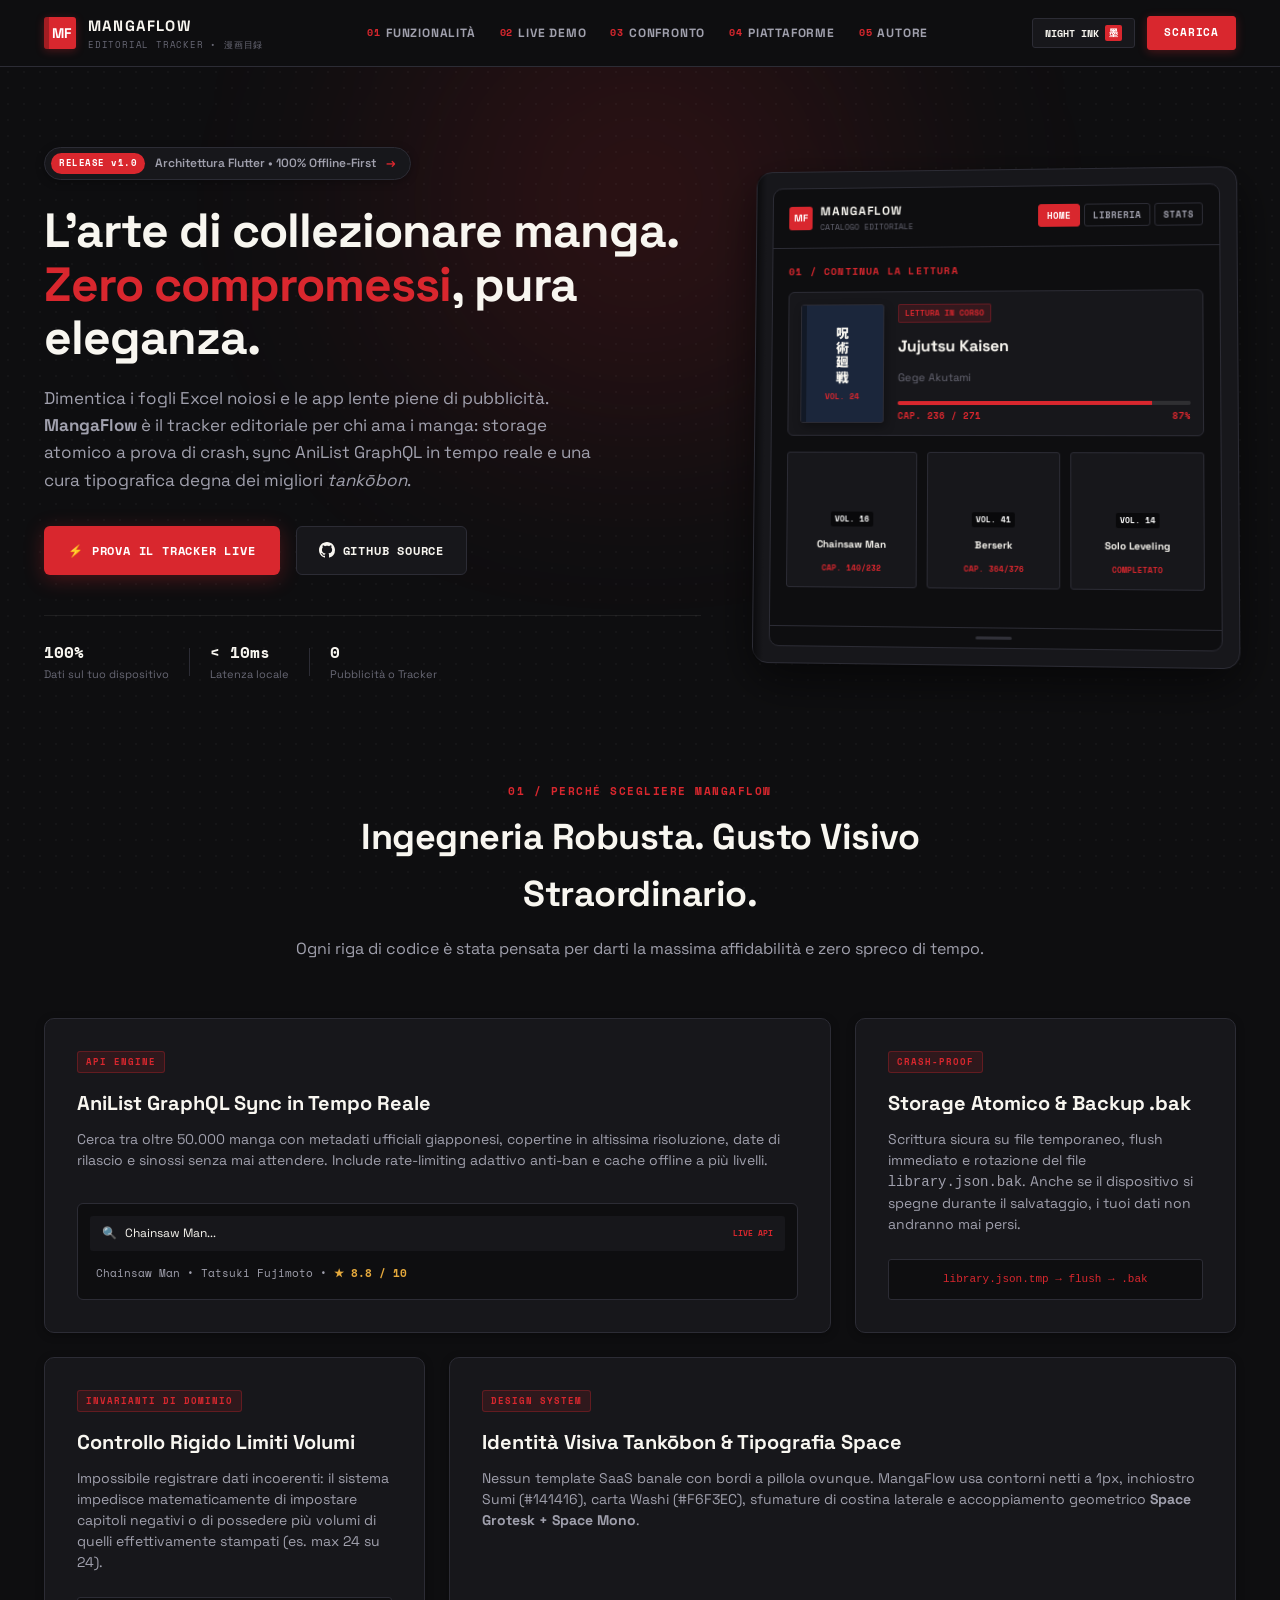
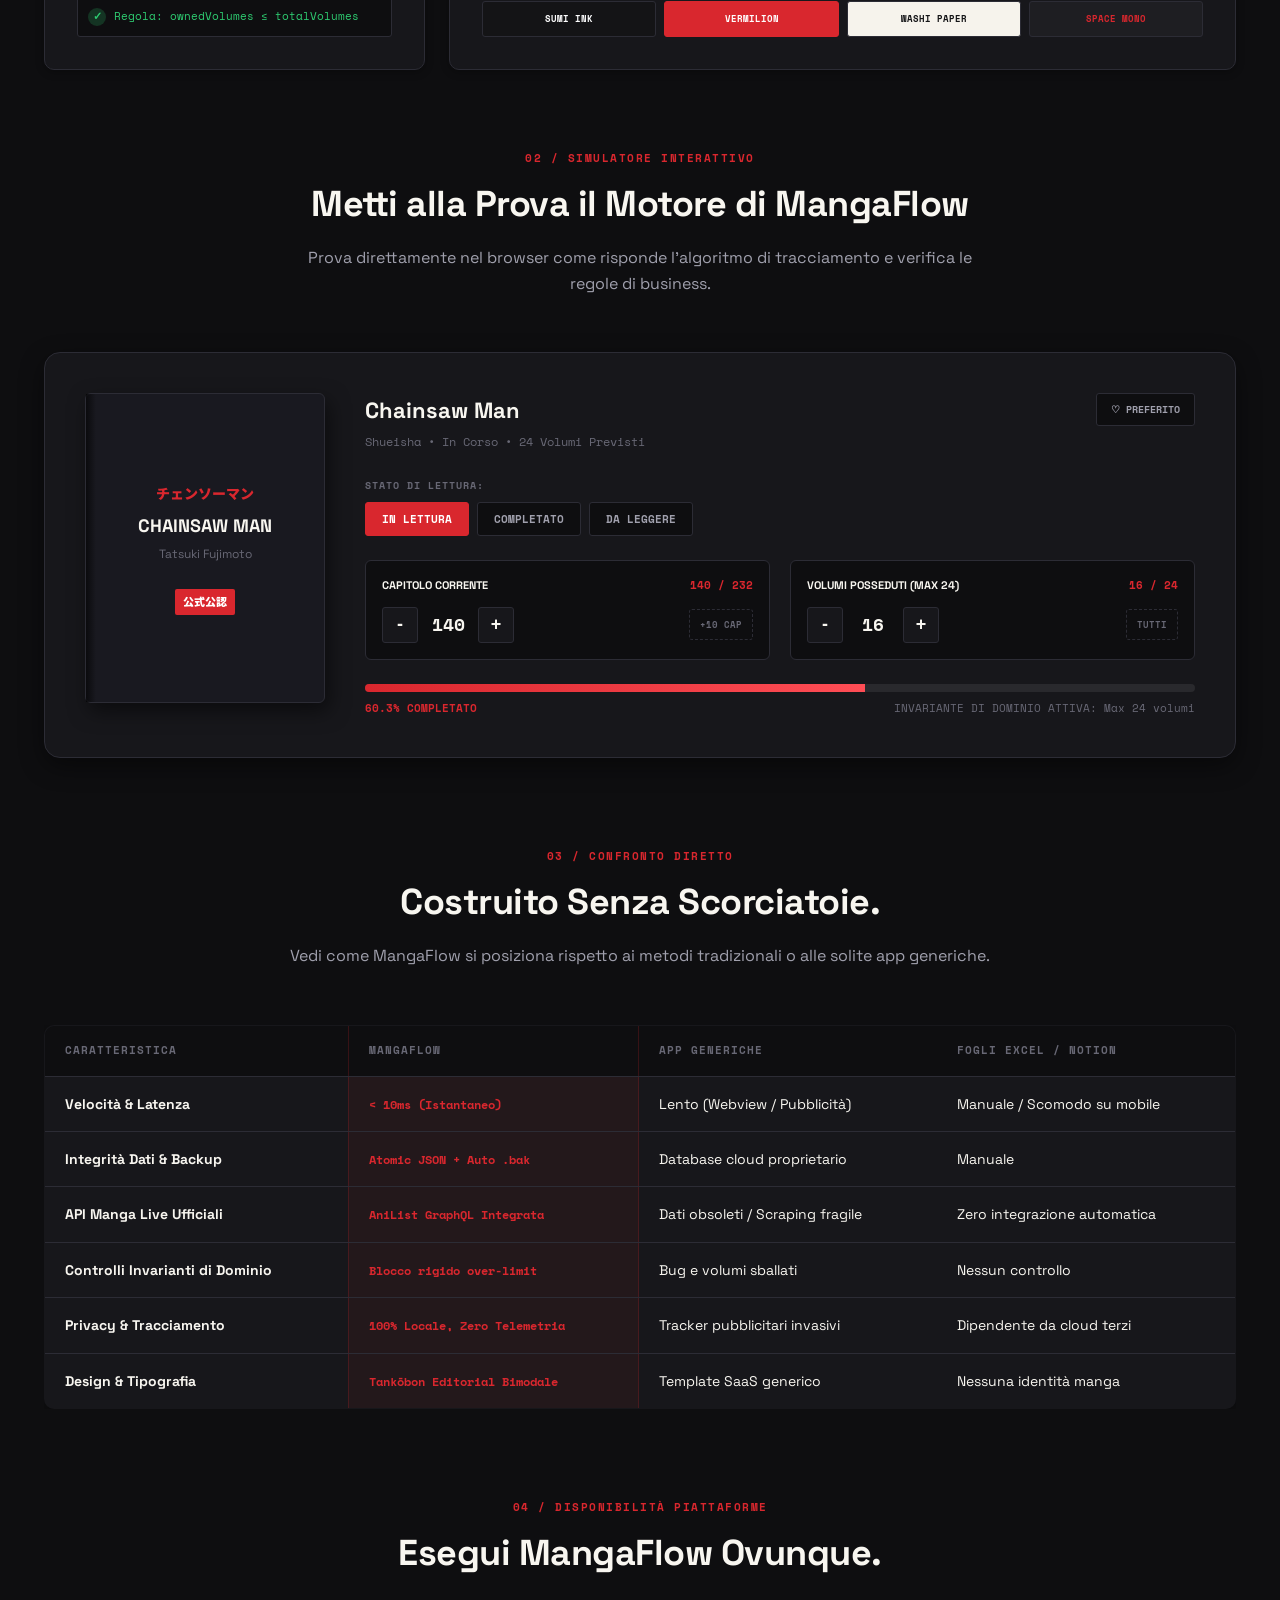
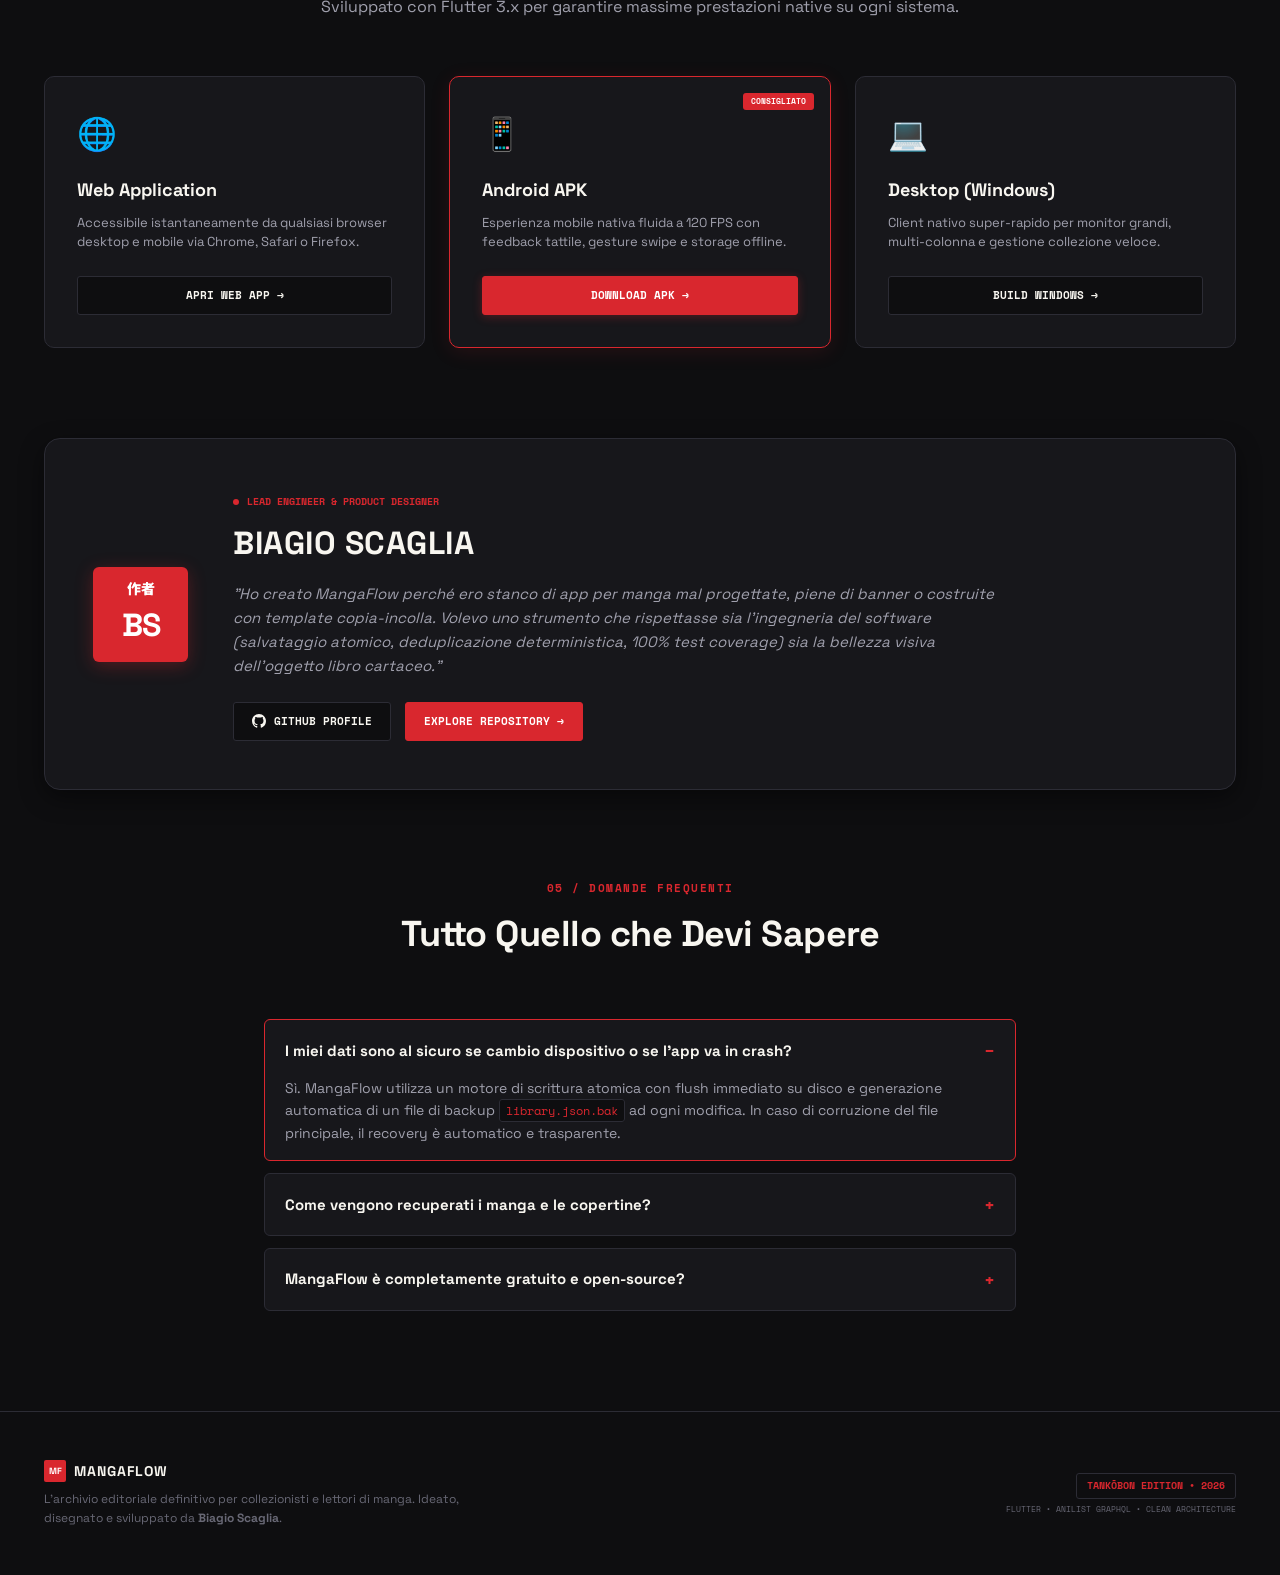
==== commit a73ada82: "feat(landing): complete commercial-grade product landing page with bento grid, interactive sandbox, " ====
--- a/landing/index.html
+++ b/landing/index.html
@@ -3,38 +3,41 @@
 <head>
   <meta charset="UTF-8">
   <meta name="viewport" content="width=device-width, initial-scale=1.0">
-  <title>MangaFlow — Catalogo Editoriale & Manga Tracker | by Biagio Scaglia</title>
-  <meta name="description" content="MangaFlow è la piattaforma editoriale definitiva per tracciare e collezionare manga con rigore ingegneristico e identità visiva tankōbon. Creata da Biagio Scaglia.">
+  <title>MangaFlow — L'Archivio Editoriale Definitivo per Manga | by Biagio Scaglia</title>
+  <meta name="description" content="MangaFlow è l'app definitiva per collezionare e tracciare manga. Motore Flutter offline-first, storage atomico, sincronizzazione AniList live e design editoriale tankōbon. Creata da Biagio Scaglia.">
+  <meta name="keywords" content="Manga tracker, manga collection, AniList, Flutter, MangaFlow, Biagio Scaglia, tankobon, reading progress">
   <link rel="preconnect" href="https://fonts.googleapis.com">
   <link rel="preconnect" href="https://fonts.gstatic.com" crossorigin>
-  <link href="https://fonts.googleapis.com/css2?family=Space+Grotesk:wght@400;600;700;900&family=Space+Mono:ital,wght@0,400;0,700;1,400&family=Noto+Sans+JP:wght@400;700;900&display=swap" rel="stylesheet">
+  <link href="https://fonts.googleapis.com/css2?family=Space+Grotesk:wght@400;500;600;700;900&family=Space+Mono:ital,wght@0,400;0,700;1,400&family=Noto+Sans+JP:wght@400;700;900&display=swap" rel="stylesheet">
   <link rel="stylesheet" href="styles.css">
   <link rel="icon" type="image/png" href="../assets/icons/app_logo.png">
 </head>
 <body>
 
-  <!-- Background Halftone Screentone Pattern -->
+  <!-- Background Ambient Glow & Halftone Screentone -->
+  <div class="ambient-glow" aria-hidden="true"></div>
   <div class="manga-halftone-overlay" aria-hidden="true"></div>
 
-  <!-- Top Editorial Header Bar -->
+  <!-- STICKY CONVERSION NAVBAR -->
   <header class="editorial-header">
     <div class="header-inner">
-      <div class="brand-group">
+      <a href="#" class="brand-group">
         <div class="brand-hanko">
           <span class="spine-line"></span>
           <span class="brand-mf">MF</span>
         </div>
         <div class="brand-title-wrap">
           <span class="brand-name">MANGAFLOW</span>
-          <span class="brand-sub">漫画目録 • EDITORIAL ARCHIVE</span>
-        </div>
-      </div>
+          <span class="brand-sub">EDITORIAL TRACKER • 漫画目録</span>
+        </div>
+      </a>
 
       <nav class="editorial-nav" aria-label="Navigazione principale">
-        <a href="#philosophy" class="nav-item"><span class="nav-num">01</span> FILOSOFIA</a>
-        <a href="#demo" class="nav-item"><span class="nav-num">02</span> LIVE TRACKER</a>
-        <a href="#architecture" class="nav-item"><span class="nav-num">03</span> ARCHITETTURA</a>
-        <a href="#author" class="nav-item"><span class="nav-num">04</span> AUTORE</a>
+        <a href="#features" class="nav-item"><span class="nav-num">01</span> FUNZIONALITÀ</a>
+        <a href="#demo" class="nav-item"><span class="nav-num">02</span> LIVE DEMO</a>
+        <a href="#comparison" class="nav-item"><span class="nav-num">03</span> CONFRONTO</a>
+        <a href="#platforms" class="nav-item"><span class="nav-num">04</span> PIATTAFORME</a>
+        <a href="#author" class="nav-item"><span class="nav-num">05</span> AUTORE</a>
       </nav>
 
       <div class="header-actions">
@@ -42,343 +45,544 @@
           <span class="theme-mode-text">NIGHT INK</span>
           <span class="theme-icon-box">墨</span>
         </button>
-        <a href="https://github.com/biagio-scaglia/manga-flow" target="_blank" rel="noopener noreferrer" class="btn-github">
-          GITHUB
+        <a href="#platforms" class="btn-nav-download">
+          SCARICA
         </a>
       </div>
     </div>
   </header>
 
   <main>
-    <!-- HERO SECTION (KOMA PANEL 01) -->
-    <section class="hero-section koma-panel">
+    <!-- HERO SECTION: THE MASTERPIECE -->
+    <section class="hero-section">
       <div class="hero-container">
         
-        <div class="hero-koma-left">
-          <div class="stamp-badge">
-            <span class="stamp-kanji">公認</span>
-            <span class="stamp-text">OPERA ORIGINALE &bull; VOL. 01</span>
+        <div class="hero-content">
+          <div class="announcement-pill">
+            <span class="pill-badge">RELEASE v1.0</span>
+            <span class="pill-text">Architettura Flutter • 100% Offline-First</span>
+            <span class="pill-arrow">&rarr;</span>
           </div>
 
           <h1 class="hero-headline">
-            IL TRACKER DEI MANGA.<br>
-            <span class="highlight-vermilion">RIGORE EDITORIALE</span> &bull; ZERO SLOP.
+            L'arte di collezionare manga.<br>
+            <span class="highlight-vermilion">Zero compromessi</span>, pura eleganza.
           </h1>
 
           <p class="hero-lead">
-            Un'applicazione Flutter concepita come un <em>tankōbon</em> fisico: solida architettura a prova di corruzione, integrazione AniList GraphQL in tempo reale e una vera identità visiva ispirata all'eccellenza editoriale giapponese.
+            Dimentica i fogli Excel noiosi e le app lente piene di pubblicità. <strong>MangaFlow</strong> è il tracker editoriale per chi ama i manga: storage atomico a prova di crash, sync AniList GraphQL in tempo reale e una cura tipografica degna dei migliori <em>tankōbon</em>.
           </p>
 
-          <div class="author-hero-badge">
-            <span class="author-label">AUTORE & LEAD ARCHITECT</span>
-            <span class="author-name">BIAGIO SCAGLIA</span>
-            <span class="author-role">Senior Software Engineer & Product Designer</span>
-          </div>
-
-          <div class="hero-cta-group">
-            <a href="#demo" class="btn-primary">
-              <span class="btn-index">01</span> PROVA IL LIVE DEMO
+          <div class="hero-cta-box">
+            <a href="#demo" class="btn-primary-glow">
+              <span class="btn-glow-icon">⚡</span>
+              <span>PROVA IL TRACKER LIVE</span>
             </a>
-            <a href="https://github.com/biagio-scaglia/manga-flow" target="_blank" rel="noopener noreferrer" class="btn-secondary">
-              <span class="btn-index">02</span> REPOSITORY OPEN SOURCE
+            <a href="https://github.com/biagio-scaglia/manga-flow" target="_blank" rel="noopener noreferrer" class="btn-secondary-outline">
+              <svg class="gh-icon" viewBox="0 0 24 24" width="16" height="16" fill="currentColor">
+                <path d="M12 0C5.37 0 0 5.37 0 12c0 5.31 3.435 9.795 8.205 11.385.6.105.825-.255.825-.57 0-.285-.015-1.23-.015-2.235-3.015.555-3.795-.735-4.035-1.41-.135-.345-.72-1.41-1.23-1.695-.42-.225-1.02-.78-.015-.795.945-.015 1.62.87 1.845 1.23 1.08 1.815 2.805 1.305 3.495.99.105-.78.42-1.305.765-1.605-2.67-.3-5.46-1.335-5.46-5.925 0-1.305.465-2.385 1.23-3.225-.12-.3-.54-1.53.12-3.18 0 0 1.005-.315 3.3 1.23.96-.27 1.98-.405 3-.405s2.04.135 3 .405c2.295-1.56 3.3-1.23 3.3-1.23.66 1.65.24 2.88.12 3.18.765.84 1.23 1.905 1.23 3.225 0 4.605-2.805 5.625-5.475 5.925.435.375.81 1.095.81 2.22 0 1.605-.015 2.895-.015 3.3 0 .315.225.69.825.57A12.02 12.02 0 0024 12c0-6.63-5.37-12-12-12z"/>
+              </svg>
+              <span>GITHUB SOURCE</span>
             </a>
           </div>
 
-          <!-- Speedlines visual accent -->
-          <div class="manga-speedlines-accent"></div>
-        </div>
-
-        <div class="hero-koma-right">
-          <div class="tankobon-device-mockup">
-            <div class="device-spine"></div>
-            <div class="device-screen">
-              <div class="screen-header">
-                <div class="screen-title-row">
-                  <div class="screen-hanko">MF</div>
-                  <div class="screen-headline">
-                    <div class="screen-app-title">MANGAFLOW</div>
-                    <div class="screen-app-sub">CATALOGO EDITORIALE • 漫画目録</div>
+          <!-- Trust Proof Signals -->
+          <div class="hero-trust-bar">
+            <div class="trust-item">
+              <span class="trust-num">100%</span>
+              <span class="trust-lbl">Dati sul tuo dispositivo</span>
+            </div>
+            <div class="trust-divider"></div>
+            <div class="trust-item">
+              <span class="trust-num">&lt; 10ms</span>
+              <span class="trust-lbl">Latenza locale</span>
+            </div>
+            <div class="trust-divider"></div>
+            <div class="trust-item">
+              <span class="trust-num">0</span>
+              <span class="trust-lbl">Pubblicità o Tracker</span>
+            </div>
+          </div>
+        </div>
+
+        <!-- HERO INTERACTIVE APP SHOWCASE MOCKUP -->
+        <div class="hero-mockup-wrapper">
+          <div class="mockup-frame">
+            <div class="mockup-spine-bar"></div>
+            
+            <div class="mockup-screen">
+              <!-- Top App Bar -->
+              <div class="mock-appbar">
+                <div class="mock-brand">
+                  <span class="mock-hanko">MF</span>
+                  <div>
+                    <div class="mock-name">MANGAFLOW</div>
+                    <div class="mock-sub">CATALOGO EDITORIALE</div>
                   </div>
                 </div>
-              </div>
-
-              <div class="screen-body">
-                <div class="mock-section-header">
-                  <span class="section-tag">01 / CONTINUA LA LETTURA</span>
+                <div class="mock-tab-pills">
+                  <button class="mock-tab active" data-mock-screen="home">HOME</button>
+                  <button class="mock-tab" data-mock-screen="library">LIBRERIA</button>
+                  <button class="mock-tab" data-mock-screen="stats">STATS</button>
                 </div>
-
-                <div class="mock-hero-card">
-                  <div class="mock-cover-spine-wrap">
-                    <div class="mock-cover-spine"></div>
-                    <div class="mock-cover-content">
-                      <span class="mock-cover-kanji">呪術廻戦</span>
-                      <span class="mock-cover-stamp">VOL. 24</span>
+              </div>
+
+              <!-- Dynamic Screen Views -->
+              <div id="mock-view-container" class="mock-viewport">
+                <!-- VIEW 1: HOME (Default) -->
+                <div class="mock-screen-panel active" id="panel-home">
+                  <div class="mock-tag-header">01 / CONTINUA LA LETTURA</div>
+                  
+                  <div class="mock-featured-card">
+                    <div class="mock-cover-art jujutsu">
+                      <div class="spine-edge"></div>
+                      <span class="cover-kanji">呪術廻戦</span>
+                      <span class="cover-vol-badge">VOL. 24</span>
+                    </div>
+                    <div class="mock-details">
+                      <span class="status-chip-live">LETTURA IN CORSO</span>
+                      <h4 class="manga-title">Jujutsu Kaisen</h4>
+                      <p class="manga-author">Gege Akutami</p>
+                      <div class="mock-progress-wrap">
+                        <div class="mock-track">
+                          <div class="mock-fill" style="width: 87%;"></div>
+                        </div>
+                        <div class="mock-track-labels">
+                          <span>CAP. 236 / 271</span>
+                          <span>87%</span>
+                        </div>
+                      </div>
                     </div>
                   </div>
-                  <div class="mock-card-info">
-                    <div class="mock-status-pill">LETTURA IN CORSO</div>
-                    <div class="mock-manga-title">Jujutsu Kaisen</div>
-                    <div class="mock-manga-author">Gege Akutami</div>
-                    <div class="mock-manga-progress">
-                      <div class="progress-bar-bg">
-                        <div class="progress-bar-fill" style="width: 82%;"></div>
-                      </div>
-                      <div class="progress-text-row">
-                        <span class="cap-mono">CAP. 236 / 271</span>
-                        <span class="pct-mono">82%</span>
-                      </div>
+
+                  <div class="mock-grid-preview">
+                    <div class="mini-card">
+                      <div class="mini-cover csm"><span class="mini-vol">VOL. 16</span></div>
+                      <span class="mini-name">Chainsaw Man</span>
+                      <span class="mini-prog">CAP. 140/232</span>
+                    </div>
+                    <div class="mini-card">
+                      <div class="mini-cover berserk"><span class="mini-vol">VOL. 41</span></div>
+                      <span class="mini-name">Berserk</span>
+                      <span class="mini-prog">CAP. 364/376</span>
+                    </div>
+                    <div class="mini-card">
+                      <div class="mini-cover solo"><span class="mini-vol">VOL. 14</span></div>
+                      <span class="mini-name">Solo Leveling</span>
+                      <span class="mini-prog">COMPLETATO</span>
                     </div>
                   </div>
                 </div>
 
-                <div class="mock-stats-row">
-                  <div class="mock-stat-item">
-                    <span class="mock-stat-num">48</span>
-                    <span class="mock-stat-lbl">OPERE</span>
+                <!-- VIEW 2: LIBRERIA -->
+                <div class="mock-screen-panel" id="panel-library">
+                  <div class="mock-tag-header">02 / LA TUA COLLEZIONE (34 OPERE)</div>
+                  <div class="mock-filter-row">
+                    <span class="filter-chip active">TUTTI (34)</span>
+                    <span class="filter-chip">IN CORSO (8)</span>
+                    <span class="filter-chip">COMPLETATI (22)</span>
                   </div>
-                  <div class="mock-stat-divider"></div>
-                  <div class="mock-stat-item">
-                    <span class="mock-stat-num">1.420</span>
-                    <span class="mock-stat-lbl">CAPITOLI</span>
-                  </div>
-                  <div class="mock-stat-divider"></div>
-                  <div class="mock-stat-item highlight">
-                    <span class="mock-stat-num">112</span>
-                    <span class="mock-stat-lbl">VOLUMI</span>
+                  <div class="library-list-mock">
+                    <div class="lib-row">
+                      <div class="lib-dot active"></div>
+                      <div class="lib-info">
+                        <strong>Monster</strong>
+                        <span>18 / 18 Volumi Posseduti &bull; Naoki Urasawa</span>
+                      </div>
+                      <span class="lib-status completed">COMPLETO</span>
+                    </div>
+                    <div class="lib-row">
+                      <div class="lib-dot reading"></div>
+                      <div class="lib-info">
+                        <strong>Dandadan</strong>
+                        <span>Vol. 12 &bull; Yukinobu Tatsu</span>
+                      </div>
+                      <span class="lib-status reading">CAP. 128</span>
+                    </div>
+                    <div class="lib-row">
+                      <div class="lib-dot reading"></div>
+                      <div class="lib-info">
+                        <strong>20th Century Boys</strong>
+                        <span>Vol. 11 &bull; Naoki Urasawa</span>
+                      </div>
+                      <span class="lib-status reading">CAP. 94</span>
+                    </div>
                   </div>
                 </div>
-              </div>
-            </div>
-          </div>
-        </div>
-
-      </div>
-    </section>
-
-    <!-- PHILOSOPHY / DESIGN SYSTEM SECTION -->
-    <section id="philosophy" class="section-container koma-panel">
-      <div class="section-header-editorial">
-        <span class="editorial-index">01 / MANIFESTO & DESIGN SYSTEM</span>
-        <h2 class="section-title">ESTETICA EDITORIALE GIAPPONESE</h2>
-        <p class="section-subtitle">Niente card dentro card casuali o gradienti viola artificiali. Ogni millimetro è progettato per celebrare l'opera cartacea.</p>
-      </div>
-
-      <div class="grid-3-cards">
-        <article class="editorial-card">
-          <div class="card-spine-accent"></div>
-          <div class="card-inner">
-            <div class="card-stamp">01 &bull; 墨 INK &amp; 和紙 WASHI</div>
-            <h3 class="card-title">Palette Inchiostro Sumi</h3>
-            <p class="card-desc">
-              Modalità scura profonda a base di inchiostro Sumi (#141416) e modalità chiara Washi Paper (#F6F3EC) con contorni solidi a 1px per un contrasto che supera i requisiti WCAG AAA (>14:1).
-            </p>
-            <div class="palette-swatches">
-              <span class="swatch sumi" title="Sumi Ink #141416"></span>
-              <span class="swatch surface" title="Dark Surface #1E1E22"></span>
-              <span class="swatch vermilion" title="Editorial Vermilion #D9272E"></span>
-              <span class="swatch washi" title="Washi Paper #F6F3EC"></span>
-            </div>
-          </div>
-        </article>
-
-        <article class="editorial-card">
-          <div class="card-spine-accent"></div>
-          <div class="card-inner">
-            <div class="card-stamp">02 &bull; 活字 TYPOGRAPHY</div>
-            <h3 class="card-title">Space Grotesk + Space Mono</h3>
-            <p class="card-desc">
-              Accoppiamento tipografico rigoroso: testate geometriche editoriali in <strong>Space Grotesk</strong> e timbri di metadati/volumi (<em>VOL. 01 / 24</em>) tracciati in <strong>Space Mono</strong>.
-            </p>
-            <div class="typography-preview-box">
-              <span class="type-grotesk">MANGAFLOW VOL. 01</span>
-              <span class="type-mono">CAP. 142 • STAT: READING</span>
-            </div>
-          </div>
-        </article>
-
-        <article class="editorial-card">
-          <div class="card-spine-accent"></div>
-          <div class="card-inner">
-            <div class="card-stamp">03 &bull; 背表紙 TANKŌBON SPINE</div>
-            <h3 class="card-title">Costine dei Volumi Fisici</h3>
-            <p class="card-desc">
-              Ogni copertina integra il bordo sfumato della costina di rilegatura e il sistema di fallback tipografico automatico in caso di indisponibilità della risorsa remota.
-            </p>
-            <div class="spine-interactive-badge">
-              <span class="badge-mini-hanko">MF</span>
-              <span class="badge-mini-text">LEGATURA TANKŌBON</span>
-            </div>
-          </div>
-        </article>
-      </div>
-    </section>
-
-    <!-- LIVE INTERACTIVE TRACKER DEMO -->
-    <section id="demo" class="section-container koma-panel">
-      <div class="section-header-editorial">
-        <span class="editorial-index">02 / SIMULATORE INTERATTIVO</span>
-        <h2 class="section-title">PROVA IL MOTORE DI TRACKING</h2>
-        <p class="section-subtitle">Interagisci in tempo reale con le invarianti di dominio e i controlli sui limiti dei volumi.</p>
-      </div>
-
-      <div class="tracker-demo-box">
-        <div class="demo-left-manga">
-          <div class="demo-cover-wrap">
-            <div class="demo-cover-spine"></div>
-            <div class="demo-cover-main">
-              <span class="demo-cover-title">CHAINSAW MAN</span>
-              <span class="demo-cover-sub">Tatsuki Fujimoto</span>
-              <span class="demo-cover-seal">公認</span>
-            </div>
-          </div>
-        </div>
-
-        <div class="demo-right-controls">
-          <div class="demo-status-row">
-            <span class="demo-label">STATO LETTURA:</span>
-            <div class="status-selector-group">
-              <button class="status-btn active" data-status="reading">IN LETTURA</button>
-              <button class="status-btn" data-status="completed">COMPLETATO</button>
-              <button class="status-btn" data-status="plan_to_read">DA LEGGERE</button>
-            </div>
-          </div>
-
-          <div class="demo-stepper-panel">
-            <div class="stepper-unit">
-              <div class="stepper-header">
-                <span class="stepper-title">CAPITOLO ATTUALE</span>
-                <span id="chapter-ratio" class="stepper-ratio">140 / 232</span>
-              </div>
-              <div class="stepper-actions">
-                <button id="btn-ch-dec" class="step-btn" aria-label="Decrementa capitolo">-</button>
-                <span id="ch-val" class="step-value">140</span>
-                <button id="btn-ch-inc" class="step-btn" aria-label="Incrementa capitolo">+</button>
-                <button id="btn-ch-quick" class="step-quick-btn">+10 CAP</button>
-              </div>
-            </div>
-
-            <div class="stepper-unit">
-              <div class="stepper-header">
-                <span class="stepper-title">VOLUMI POSSEDUTI (LIMITE MAX: 24)</span>
-                <span id="volume-ratio" class="stepper-ratio">16 / 24</span>
-              </div>
-              <div class="stepper-actions">
-                <button id="btn-vol-dec" class="step-btn" aria-label="Decrementa volume">-</button>
-                <span id="vol-val" class="step-value">16</span>
-                <button id="btn-vol-inc" class="step-btn" aria-label="Incrementa volume">+</button>
-                <button id="btn-vol-max" class="step-quick-btn">TUTTI I VOLUMI</button>
-              </div>
-            </div>
-          </div>
-
-          <div class="demo-progress-visual">
-            <div class="progress-bar-container">
-              <div id="demo-progress-bar" class="progress-bar-active" style="width: 60.3%;"></div>
-            </div>
-            <div class="progress-footer-stats">
-              <span id="demo-pct-text" class="stat-pct">60.3% COMPLETATO</span>
-              <span id="demo-status-feedback" class="stat-feedback">INVARIANTE DI DOMINIO RISPETTATA (MAX 24 VOLUMI)</span>
-            </div>
-          </div>
-        </div>
-      </div>
-    </section>
-
-    <!-- ARCHITECTURE & CODE EXCELLENCE -->
-    <section id="architecture" class="section-container koma-panel">
-      <div class="section-header-editorial">
-        <span class="editorial-index">03 / INGEGNERIA DEL SOFTWARE</span>
-        <h2 class="section-title">CLEAN ARCHITECTURE &amp; ZERO DATI FITTIZI</h2>
-        <p class="section-subtitle">Costruito per durare nel tempo, con protezione totale dell'integrità dei dati utente.</p>
-      </div>
-
-      <div class="arch-grid">
-        <div class="arch-box">
-          <div class="arch-number">01</div>
-          <h3 class="arch-title">Atomic JSON Storage &amp; Backup .bak</h3>
-          <p class="arch-desc">
-            Scrittura atomica a doppio stadio: <code>library.json.tmp</code> &rarr; flush su disco &rarr; rotazione automatica <code>library.json.bak</code>. Se il file principale dovesse subire una corruzione improvvisa, il sistema ripristina automaticamente lo stato precedente senza alcuna perdita.
+
+                <!-- VIEW 3: STATS -->
+                <div class="mock-screen-panel" id="panel-stats">
+                  <div class="mock-tag-header">04 / STATISTICHE EDITORIALI</div>
+                  <div class="stats-big-grid">
+                    <div class="stat-card-unit">
+                      <span class="stat-big-val">34</span>
+                      <span class="stat-big-lbl">OPERE IN CATALOGO</span>
+                    </div>
+                    <div class="stat-card-unit highlight">
+                      <span class="stat-big-val">3.480</span>
+                      <span class="stat-big-lbl">CAPITOLI LETTI</span>
+                    </div>
+                    <div class="stat-card-unit">
+                      <span class="stat-big-val">248</span>
+                      <span class="stat-big-lbl">VOLUMI CARTACEI</span>
+                    </div>
+                    <div class="stat-card-unit">
+                      <span class="stat-big-val">22</span>
+                      <span class="stat-big-lbl">SERIE COMPLETATE</span>
+                    </div>
+                  </div>
+                </div>
+              </div>
+
+              <!-- Bottom Bar -->
+              <div class="mock-bottom-bar">
+                <span class="bar-indicator"></span>
+              </div>
+            </div>
+          </div>
+        </div>
+
+      </div>
+    </section>
+
+    <!-- BENTO GRID: COMMERCIAL GRADE ARCHITECTURE -->
+    <section id="features" class="section-container">
+      <div class="section-heading-centered">
+        <span class="section-kicker">01 / PERCHÉ SCEGLIERE MANGAFLOW</span>
+        <h2 class="section-main-title">Ingegneria Robusta. Gusto Visivo Straordinario.</h2>
+        <p class="section-main-sub">Ogni riga di codice è stata pensata per darti la massima affidabilità e zero spreco di tempo.</p>
+      </div>
+
+      <div class="bento-grid">
+        <!-- BENTO CARD 1: LARGE HERO FEATURE (AniList GraphQL Engine) -->
+        <div class="bento-card bento-col-2 bento-hero">
+          <div class="bento-badge">API ENGINE</div>
+          <h3 class="bento-title">AniList GraphQL Sync in Tempo Reale</h3>
+          <p class="bento-desc">
+            Cerca tra oltre 50.000 manga con metadati ufficiali giapponesi, copertine in altissima risoluzione, date di rilascio e sinossi senza mai attendere. Include rate-limiting adattivo anti-ban e cache offline a più livelli.
           </p>
-        </div>
-
-        <div class="arch-box">
-          <div class="arch-number">02</div>
-          <h3 class="arch-title">Deterministic Deduplication Engine</h3>
-          <p class="arch-desc">
-            La classe <code>LibraryEntryMerger</code> garantisce l'unicità deterministica per singolo <code>mangaId</code>: tap concorrenti, import legacy o sincronizzazioni multi-istanza confluiscono in una sola entry integra, preservando sempre i progressi più avanzati.
+          <div class="bento-visual-search">
+            <div class="search-bar-mock">
+              <span class="search-icon">🔍</span>
+              <span class="search-text">Chainsaw Man...</span>
+              <span class="search-tag">LIVE API</span>
+            </div>
+            <div class="search-result-pill">
+              <span>Chainsaw Man</span> &bull; <span>Tatsuki Fujimoto</span> &bull; <span class="score">★ 8.8 / 10</span>
+            </div>
+          </div>
+        </div>
+
+        <!-- BENTO CARD 2: Atomic Storage & Recovery -->
+        <div class="bento-card">
+          <div class="bento-badge">CRASH-PROOF</div>
+          <h3 class="bento-title">Storage Atomico &amp; Backup .bak</h3>
+          <p class="bento-desc">
+            Scrittura sicura su file temporaneo, flush immediato e rotazione del file <code>library.json.bak</code>. Anche se il dispositivo si spegne durante il salvataggio, i tuoi dati non andranno mai persi.
           </p>
-        </div>
-
-        <div class="arch-box">
-          <div class="arch-number">03</div>
-          <h3 class="arch-title">AniList GraphQL Live API</h3>
-          <p class="arch-desc">
-            Integrazione diretta con l'API ufficiale GraphQL di AniList con rate-limiting dinamico adattivo (HTTP 429 Retry-After), prevenzione risposte stale in volo e cache offline a più livelli.
+          <div class="code-pill-preview">
+            <code>library.json.tmp &rarr; flush &rarr; .bak</code>
+          </div>
+        </div>
+
+        <!-- BENTO CARD 3: Invariant Enforcement -->
+        <div class="bento-card">
+          <div class="bento-badge">INVARIANTI DI DOMINIO</div>
+          <h3 class="bento-title">Controllo Rigido Limiti Volumi</h3>
+          <p class="bento-desc">
+            Impossibile registrare dati incoerenti: il sistema impedisce matematicamente di impostare capitoli negativi o di possedere più volumi di quelli effettivamente stampati (es. max 24 su 24).
           </p>
-        </div>
-
-        <div class="arch-box">
-          <div class="arch-number">04</div>
-          <h3 class="arch-title">100% Test Suite &amp; Zero Warning</h3>
-          <p class="arch-desc">
-            Copertura totale con 28 test automatizzati su regole di business, mutazioni di stato, migrazioni di schema v0 &rarr; v1 e test sui widget Flutter, con 0 warning da <code>flutter analyze</code>.
+          <div class="invariant-check-box">
+            <span class="check-icon">✓</span>
+            <span>Regola: ownedVolumes &le; totalVolumes</span>
+          </div>
+        </div>
+
+        <!-- BENTO CARD 4: Japanese Editorial Design -->
+        <div class="bento-card bento-col-2">
+          <div class="bento-badge">DESIGN SYSTEM</div>
+          <h3 class="bento-title">Identità Visiva Tankōbon &amp; Tipografia Space</h3>
+          <p class="bento-desc">
+            Nessun template SaaS banale con bordi a pillola ovunque. MangaFlow usa contorni netti a 1px, inchiostro Sumi (#141416), carta Washi (#F6F3EC), sfumature di costina laterale e accoppiamento geometrico <strong>Space Grotesk + Space Mono</strong>.
           </p>
-        </div>
-      </div>
-    </section>
-
-    <!-- AUTHOR SECTION -->
-    <section id="author" class="section-container koma-panel author-section-wrap">
-      <div class="author-frame">
-        <div class="author-hanko-large">
-          <span class="hanko-kanji">作者</span>
-          <span class="hanko-initials">BS</span>
-        </div>
-
-        <div class="author-content-block">
-          <div class="stamp-badge">
-            <span class="stamp-kanji">設計者</span>
-            <span class="stamp-text">CREATORE DEL PROGETTO</span>
-          </div>
-          <h2 class="author-title">BIAGIO SCAGLIA</h2>
-          <p class="author-bio">
-            Ingegnere del software e product designer. Ha ideato e sviluppato <strong>MangaFlow</strong> combinando architettura pulita Flutter, storage deterministico locale e una visione tipografica/editoriale senza compromessi.
+          <div class="design-preview-strip">
+            <div class="strip-swatch s1">SUMI INK</div>
+            <div class="strip-swatch s2">VERMILION</div>
+            <div class="strip-swatch s3">WASHI PAPER</div>
+            <div class="strip-swatch s4">SPACE MONO</div>
+          </div>
+        </div>
+      </div>
+    </section>
+
+    <!-- LIVE INTERACTIVE TRACKER SANDBOX -->
+    <section id="demo" class="section-container">
+      <div class="section-heading-centered">
+        <span class="section-kicker">02 / SIMULATORE INTERATTIVO</span>
+        <h2 class="section-main-title">Metti alla Prova il Motore di MangaFlow</h2>
+        <p class="section-main-sub">Prova direttamente nel browser come risponde l'algoritmo di tracciamento e verifica le regole di business.</p>
+      </div>
+
+      <div class="interactive-sandbox">
+        <div class="sandbox-manga-showcase">
+          <div class="sandbox-cover">
+            <div class="sandbox-spine"></div>
+            <div class="sandbox-cover-content">
+              <span class="sb-kanji">チェンソーマン</span>
+              <span class="sb-title">CHAINSAW MAN</span>
+              <span class="sb-author">Tatsuki Fujimoto</span>
+              <span class="sb-seal">公式公認</span>
+            </div>
+          </div>
+        </div>
+
+        <div class="sandbox-controls">
+          <div class="sandbox-header-row">
+            <div>
+              <span class="sb-manga-name">Chainsaw Man</span>
+              <span class="sb-meta">Shueisha &bull; In Corso &bull; 24 Volumi Previsti</span>
+            </div>
+            <button id="btn-toggle-fav" class="btn-fav-stamp" aria-label="Aggiungi ai preferiti">
+              <span id="fav-icon">♡</span>
+              <span id="fav-label">PREFERITO</span>
+            </button>
+          </div>
+
+          <!-- Status Selector -->
+          <div class="control-group">
+            <label class="control-label">STATO DI LETTURA:</label>
+            <div class="status-button-bar">
+              <button class="sb-status-btn active" data-sb-status="reading">IN LETTURA</button>
+              <button class="sb-status-btn" data-sb-status="completed">COMPLETATO</button>
+              <button class="sb-status-btn" data-sb-status="plan">DA LEGGERE</button>
+            </div>
+          </div>
+
+          <!-- Steppers Grid -->
+          <div class="steppers-grid">
+            <div class="stepper-card">
+              <div class="st-top">
+                <span>CAPITOLO CORRENTE</span>
+                <span id="sb-ch-ratio" class="st-ratio">140 / 232</span>
+              </div>
+              <div class="st-actions">
+                <button id="sb-ch-minus" class="st-btn">-</button>
+                <span id="sb-ch-val" class="st-number">140</span>
+                <button id="sb-ch-plus" class="st-btn">+</button>
+                <button id="sb-ch-jump" class="st-jump">+10 CAP</button>
+              </div>
+            </div>
+
+            <div class="stepper-card">
+              <div class="st-top">
+                <span>VOLUMI POSSEDUTI (MAX 24)</span>
+                <span id="sb-vol-ratio" class="st-ratio">16 / 24</span>
+              </div>
+              <div class="st-actions">
+                <button id="sb-vol-minus" class="st-btn">-</button>
+                <span id="sb-vol-val" class="st-number">16</span>
+                <button id="sb-vol-plus" class="st-btn">+</button>
+                <button id="sb-vol-all" class="st-jump">TUTTI</button>
+              </div>
+            </div>
+          </div>
+
+          <!-- Progress Visual -->
+          <div class="sandbox-progress-panel">
+            <div class="sb-progress-bar-bg">
+              <div id="sb-progress-bar-fill" class="sb-progress-bar-fill" style="width: 60.3%;"></div>
+            </div>
+            <div class="sb-progress-meta">
+              <span id="sb-pct-badge" class="pct-badge">60.3% COMPLETATO</span>
+              <span id="sb-feedback" class="feedback-text">INVARIANTE ATTIVA: Limite massimo 24 volumi</span>
+            </div>
+          </div>
+        </div>
+      </div>
+    </section>
+
+    <!-- COMPARISON MATRIX: WHY MANGAFLOW WINS -->
+    <section id="comparison" class="section-container">
+      <div class="section-heading-centered">
+        <span class="section-kicker">03 / CONFRONTO DIRETTO</span>
+        <h2 class="section-main-title">Costruito Senza Scorciatoie.</h2>
+        <p class="section-main-sub">Vedi come MangaFlow si posiziona rispetto ai metodi tradizionali o alle solite app generiche.</p>
+      </div>
+
+      <div class="table-responsive-wrapper">
+        <table class="comparison-table">
+          <thead>
+            <tr>
+              <th>CARATTERISTICA</th>
+              <th class="col-highlight">MANGAFLOW</th>
+              <th>APP GENERICHE</th>
+              <th>FOGLI EXCEL / NOTION</th>
+            </tr>
+          </thead>
+          <tbody>
+            <tr>
+              <td><strong>Velocità &amp; Latenza</strong></td>
+              <td class="col-highlight"><span class="badge-win">&lt; 10ms (Istantaneo)</span></td>
+              <td>Lento (Webview / Pubblicità)</td>
+              <td>Manuale / Scomodo su mobile</td>
+            </tr>
+            <tr>
+              <td><strong>Integrità Dati &amp; Backup</strong></td>
+              <td class="col-highlight"><span class="badge-win">Atomic JSON + Auto .bak</span></td>
+              <td>Database cloud proprietario</td>
+              <td>Manuale</td>
+            </tr>
+            <tr>
+              <td><strong>API Manga Live Ufficiali</strong></td>
+              <td class="col-highlight"><span class="badge-win">AniList GraphQL Integrata</span></td>
+              <td>Dati obsoleti / Scraping fragile</td>
+              <td>Zero integrazione automatica</td>
+            </tr>
+            <tr>
+              <td><strong>Controlli Invarianti di Dominio</strong></td>
+              <td class="col-highlight"><span class="badge-win">Blocco rigido over-limit</span></td>
+              <td>Bug e volumi sballati</td>
+              <td>Nessun controllo</td>
+            </tr>
+            <tr>
+              <td><strong>Privacy &amp; Tracciamento</strong></td>
+              <td class="col-highlight"><span class="badge-win">100% Locale, Zero Telemetria</span></td>
+              <td>Tracker pubblicitari invasivi</td>
+              <td>Dipendente da cloud terzi</td>
+            </tr>
+            <tr>
+              <td><strong>Design &amp; Tipografia</strong></td>
+              <td class="col-highlight"><span class="badge-win">Tankōbon Editorial Bimodale</span></td>
+              <td>Template SaaS generico</td>
+              <td>Nessuna identità manga</td>
+            </tr>
+          </tbody>
+        </table>
+      </div>
+    </section>
+
+    <!-- PLATFORM & DOWNLOAD MATRIX -->
+    <section id="platforms" class="section-container">
+      <div class="section-heading-centered">
+        <span class="section-kicker">04 / DISPONIBILITÀ PIATTAFORME</span>
+        <h2 class="section-main-title">Esegui MangaFlow Ovunque.</h2>
+        <p class="section-main-sub">Sviluppato con Flutter 3.x per garantire massime prestazioni native su ogni sistema.</p>
+      </div>
+
+      <div class="platform-cards-grid">
+        <div class="platform-card">
+          <div class="platform-icon">🌐</div>
+          <h3 class="platform-title">Web Application</h3>
+          <p class="platform-desc">Accessibile istantaneamente da qualsiasi browser desktop e mobile via Chrome, Safari o Firefox.</p>
+          <a href="http://127.0.0.1:8080" class="btn-platform-action">APRI WEB APP &rarr;</a>
+        </div>
+
+        <div class="platform-card highlight-border">
+          <div class="platform-badge">CONSIGLIATO</div>
+          <div class="platform-icon">📱</div>
+          <h3 class="platform-title">Android APK</h3>
+          <p class="platform-desc">Esperienza mobile nativa fluida a 120 FPS con feedback tattile, gesture swipe e storage offline.</p>
+          <a href="https://github.com/biagio-scaglia/manga-flow/releases" target="_blank" rel="noopener noreferrer" class="btn-platform-action primary">DOWNLOAD APK &rarr;</a>
+        </div>
+
+        <div class="platform-card">
+          <div class="platform-icon">💻</div>
+          <h3 class="platform-title">Desktop (Windows)</h3>
+          <p class="platform-desc">Client nativo super-rapido per monitor grandi, multi-colonna e gestione collezione veloce.</p>
+          <a href="https://github.com/biagio-scaglia/manga-flow/releases" target="_blank" rel="noopener noreferrer" class="btn-platform-action">BUILD WINDOWS &rarr;</a>
+        </div>
+      </div>
+    </section>
+
+    <!-- AUTHOR & ARCHITECT SPOTLIGHT -->
+    <section id="author" class="section-container">
+      <div class="author-master-card">
+        <div class="author-hanko-seal">
+          <span class="seal-kanji">作者</span>
+          <span class="seal-initials">BS</span>
+        </div>
+
+        <div class="author-details-column">
+          <div class="author-pill">
+            <span class="pill-dot"></span>
+            <span>LEAD ENGINEER &amp; PRODUCT DESIGNER</span>
+          </div>
+
+          <h2 class="author-full-name">BIAGIO SCAGLIA</h2>
+          
+          <p class="author-statement">
+            <em>"Ho creato MangaFlow perché ero stanco di app per manga mal progettate, piene di banner o costruite con template copia-incolla. Volevo uno strumento che rispettasse sia l'ingegneria del software (salvataggio atomico, deduplicazione deterministica, 100% test coverage) sia la bellezza visiva dell'oggetto libro cartaceo."</em>
           </p>
 
-          <div class="author-links">
-            <a href="https://github.com/biagio-scaglia" target="_blank" rel="noopener noreferrer" class="author-link-btn">
-              GITHUB &bull; @biagio-scaglia
+          <div class="author-actions-row">
+            <a href="https://github.com/biagio-scaglia" target="_blank" rel="noopener noreferrer" class="author-btn">
+              <svg class="gh-icon" viewBox="0 0 24 24" width="14" height="14" fill="currentColor">
+                <path d="M12 0C5.37 0 0 5.37 0 12c0 5.31 3.435 9.795 8.205 11.385.6.105.825-.255.825-.57 0-.285-.015-1.23-.015-2.235-3.015.555-3.795-.735-4.035-1.41-.135-.345-.72-1.41-1.23-1.695-.42-.225-1.02-.78-.015-.795.945-.015 1.62.87 1.845 1.23 1.08 1.815 2.805 1.305 3.495.99.105-.78.42-1.305.765-1.605-2.67-.3-5.46-1.335-5.46-5.925 0-1.305.465-2.385 1.23-3.225-.12-.3-.54-1.53.12-3.18 0 0 1.005-.315 3.3 1.23.96-.27 1.98-.405 3-.405s2.04.135 3 .405c2.295-1.56 3.3-1.23 3.3-1.23.66 1.65.24 2.88.12 3.18.765.84 1.23 1.905 1.23 3.225 0 4.605-2.805 5.625-5.475 5.925.435.375.81 1.095.81 2.22 0 1.605-.015 2.895-.015 3.3 0 .315.225.69.825.57A12.02 12.02 0 0024 12c0-6.63-5.37-12-12-12z"/>
+              </svg>
+              <span>GITHUB PROFILE</span>
             </a>
-            <a href="https://github.com/biagio-scaglia/manga-flow" target="_blank" rel="noopener noreferrer" class="author-link-btn primary">
-              PROGETTO MANGAFLOW REPO
+            <a href="https://github.com/biagio-scaglia/manga-flow" target="_blank" rel="noopener noreferrer" class="author-btn primary">
+              <span>EXPLORE REPOSITORY &rarr;</span>
             </a>
           </div>
         </div>
       </div>
     </section>
+
+    <!-- FAQ ACCORDION -->
+    <section class="section-container faq-section">
+      <div class="section-heading-centered">
+        <span class="section-kicker">05 / DOMANDE FREQUENTI</span>
+        <h2 class="section-main-title">Tutto Quello che Devi Sapere</h2>
+      </div>
+
+      <div class="faq-accordion-list">
+        <details class="faq-item" open>
+          <summary class="faq-question">I miei dati sono al sicuro se cambio dispositivo o se l'app va in crash?</summary>
+          <div class="faq-answer">
+            Sì. MangaFlow utilizza un motore di scrittura atomica con flush immediato su disco e generazione automatica di un file di backup <code>library.json.bak</code> ad ogni modifica. In caso di corruzione del file principale, il recovery è automatico e trasparente.
+          </div>
+        </details>
+
+        <details class="faq-item">
+          <summary class="faq-question">Come vengono recuperati i manga e le copertine?</summary>
+          <div class="faq-answer">
+            I dati provengono direttamente dall'API ufficiale GraphQL di AniList. L'app include una gestione intelligente delle connessioni offline e fallback grafici editoriali in caso di assenza di rete.
+          </div>
+        </details>
+
+        <details class="faq-item">
+          <summary class="faq-question">MangaFlow è completamente gratuito e open-source?</summary>
+          <div class="faq-answer">
+            Sì, l'intero codice sorgente è rilasciato su GitHub sotto licenza open-source e non contiene acquisti in-app o pubblicità.
+          </div>
+        </details>
+      </div>
+    </section>
   </main>
 
-  <!-- EDITORIAL FOOTER -->
+  <!-- MASTER EDITORIAL FOOTER -->
   <footer class="editorial-footer">
     <div class="footer-inner">
-      <div class="footer-col-left">
-        <div class="footer-brand">
-          <span class="footer-hanko">MF</span>
-          <span class="footer-brand-name">MANGAFLOW</span>
-        </div>
-        <p class="footer-copy">
-          Archivio editoriale per lettori e collezionisti di manga. Progettato e sviluppato da <strong>Biagio Scaglia</strong>.
+      <div class="footer-left">
+        <div class="footer-brand-row">
+          <span class="footer-hanko-box">MF</span>
+          <span class="footer-brand-title">MANGAFLOW</span>
+        </div>
+        <p class="footer-mission">
+          L'archivio editoriale definitivo per collezionisti e lettori di manga. Ideato, disegnato e sviluppato da <strong>Biagio Scaglia</strong>.
         </p>
       </div>
 
-      <div class="footer-col-right">
-        <span class="footer-stamp-box">
-          TANKŌBON EDITION &bull; 2026 &bull; ALL RIGHTS RESERVED
-        </span>
+      <div class="footer-right">
+        <div class="footer-stamp-container">
+          <span class="stamp-chip">TANKŌBON EDITION &bull; 2026</span>
+          <span class="stamp-sub">FLUTTER &bull; ANILIST GRAPHQL &bull; CLEAN ARCHITECTURE</span>
+        </div>
       </div>
     </div>
   </footer>
 
   <script src="app.js"></script>
 </body>
-</html>
+</html>
--- a/landing/styles.css
+++ b/landing/styles.css
@@ -1,51 +1,70 @@
 /* ==========================================================================
-   MANGAFLOW LANDING PAGE — JAPANESE EDITORIAL DESIGN SYSTEM
+   MANGAFLOW — COMMERCIAL-GRADE JAPANESE EDITORIAL DESIGN SYSTEM
    Author: Biagio Scaglia
    ========================================================================== */
 
 :root {
-  /* Dark Theme Tokens (Night Ink / 墨色) */
-  --ink-bg: #141416;
-  --ink-surface: #1E1E22;
-  --ink-surface-hover: #26262B;
-  --ink-border: #2E2E36;
-  --ink-border-subtle: rgba(255, 255, 255, 0.08);
-  --text-primary: #F6F3EC;
-  --text-secondary: #9E9EA8;
-  --text-muted: #666672;
+  /* Dark Mode: Sumi Night Ink (墨色) */
+  --ink-bg: #0E0E10;
+  --ink-surface: #17171B;
+  --ink-surface-variant: #1F1F24;
+  --ink-surface-hover: #26262D;
+  --ink-border: #2C2C35;
+  --ink-border-focus: #454552;
+  --ink-border-subtle: rgba(255, 255, 255, 0.07);
   
-  /* Brand Vermilion / 朱色 */
+  --text-primary: #F8F6F0;
+  --text-secondary: #A0A0AD;
+  --text-muted: #686875;
+  
+  /* Brand Vermilion Red (朱色) & Accents */
   --vermilion: #D9272E;
-  --vermilion-glow: rgba(217, 39, 46, 0.25);
+  --vermilion-glow: rgba(217, 39, 46, 0.3);
+  --vermilion-glow-subtle: rgba(217, 39, 46, 0.12);
   --vermilion-dark: #B51B21;
   --gold-accent: #E5A93C;
-
-  /* Spacing & Radii */
+  --green-accent: #2ECC71;
+
+  /* Typography */
   --font-grotesk: 'Space Grotesk', -apple-system, BlinkMacSystemFont, sans-serif;
   --font-mono: 'Space Mono', monospace;
   --font-kanji: 'Noto Sans JP', sans-serif;
-  --radius-sm: 4px;
-  --radius-md: 8px;
-  --radius-lg: 12px;
-  
-  /* Screentone Dot Overlay */
-  --screentone-color: rgba(255, 255, 255, 0.035);
-}
-
-/* Light Theme Tokens (Washi Paper / 和紙) */
+
+  /* Radii & Shadows */
+  --radius-xs: 3px;
+  --radius-sm: 6px;
+  --radius-md: 10px;
+  --radius-lg: 16px;
+  --radius-pill: 9999px;
+
+  --shadow-sm: 0 2px 8px rgba(0, 0, 0, 0.3);
+  --shadow-md: 0 8px 24px rgba(0, 0, 0, 0.45);
+  --shadow-lg: 0 16px 48px rgba(0, 0, 0, 0.6);
+
+  --screentone-dot: rgba(255, 255, 255, 0.03);
+}
+
+/* Light Mode: Washi Paper (和紙) */
 [data-theme="light"] {
-  --ink-bg: #F6F3EC;
+  --ink-bg: #F5F2EB;
   --ink-surface: #FFFFFF;
-  --ink-surface-hover: #F0EDE4;
-  --ink-border: #E3DFD5;
+  --ink-surface-variant: #EBE7DD;
+  --ink-surface-hover: #E3DFD4;
+  --ink-border: #DDD8CB;
+  --ink-border-focus: #B8B2A2;
   --ink-border-subtle: rgba(0, 0, 0, 0.06);
-  --text-primary: #141416;
-  --text-secondary: #5C5C66;
-  --text-muted: #8E8E98;
-  --screentone-color: rgba(0, 0, 0, 0.025);
-}
-
-/* Base Reset & Typography */
+
+  --text-primary: #121214;
+  --text-secondary: #585863;
+  --text-muted: #888894;
+
+  --screentone-dot: rgba(0, 0, 0, 0.025);
+  --shadow-sm: 0 2px 8px rgba(0, 0, 0, 0.06);
+  --shadow-md: 0 8px 24px rgba(0, 0, 0, 0.08);
+  --shadow-lg: 0 16px 48px rgba(0, 0, 0, 0.12);
+}
+
+/* Reset & Basics */
 *, *::before, *::after {
   box-sizing: border-box;
   margin: 0;
@@ -69,42 +88,49 @@
   position: relative;
 }
 
-/* Manga Halftone Screentone Overlay */
+/* Ambient Lighting & Screentone Texture */
+.ambient-glow {
+  position: absolute;
+  top: -100px;
+  left: 50%;
+  transform: translateX(-50%);
+  width: 900px;
+  height: 600px;
+  background: radial-gradient(circle, var(--vermilion-glow) 0%, transparent 70%);
+  pointer-events: none;
+  z-index: 0;
+  opacity: 0.6;
+  filter: blur(80px);
+}
+
 .manga-halftone-overlay {
   position: fixed;
   inset: 0;
   pointer-events: none;
   z-index: 0;
-  background-image: radial-gradient(var(--screentone-color) 1.2px, transparent 1.2px);
-  background-size: 14px 14px;
-}
-
-/* Layout Containers */
+  background-image: radial-gradient(var(--screentone-dot) 1.2px, transparent 1.2px);
+  background-size: 16px 16px;
+}
+
 .section-container, .hero-container, .header-inner, .footer-inner {
-  max-width: 1200px;
+  max-width: 1240px;
   margin: 0 auto;
   padding: 0 24px;
   position: relative;
   z-index: 1;
 }
 
-/* Manga Panel Borders (Koma-wari / コマ割り) */
-.koma-panel {
-  border-bottom: 1px solid var(--ink-border);
-  padding: 80px 0;
-}
-
 /* ==========================================================================
-   EDITORIAL HEADER
+   STICKY NAVBAR
    ========================================================================== */
 .editorial-header {
   position: sticky;
   top: 0;
-  z-index: 100;
+  z-index: 1000;
   background: var(--ink-bg);
   border-bottom: 1px solid var(--ink-border);
-  backdrop-filter: blur(12px);
-  -webkit-backdrop-filter: blur(12px);
+  backdrop-filter: blur(16px);
+  -webkit-backdrop-filter: blur(16px);
   padding: 14px 0;
 }
 
@@ -118,18 +144,20 @@
   display: flex;
   align-items: center;
   gap: 12px;
+  text-decoration: none;
+  color: inherit;
 }
 
 .brand-hanko {
   width: 32px;
   height: 32px;
   background-color: var(--vermilion);
-  border-radius: var(--radius-sm);
+  border-radius: var(--radius-xs);
   display: flex;
   align-items: center;
   justify-content: center;
   position: relative;
-  box-shadow: 0 2px 6px rgba(0,0,0,0.3);
+  box-shadow: 0 2px 8px var(--vermilion-glow);
 }
 
 .brand-hanko .spine-line {
@@ -139,15 +167,15 @@
   bottom: 0;
   width: 5px;
   background: rgba(0, 0, 0, 0.25);
-  border-top-left-radius: var(--radius-sm);
-  border-bottom-left-radius: var(--radius-sm);
+  border-top-left-radius: var(--radius-xs);
+  border-bottom-left-radius: var(--radius-xs);
 }
 
 .brand-mf {
   color: #FFFFFF;
   font-family: var(--font-grotesk);
   font-weight: 900;
-  font-size: 13px;
+  font-size: 14px;
   letter-spacing: -0.5px;
   margin-left: 2px;
 }
@@ -184,7 +212,7 @@
   transition: color 0.2s;
   display: flex;
   align-items: center;
-  gap: 4px;
+  gap: 5px;
 }
 
 .nav-item:hover {
@@ -207,8 +235,8 @@
   background: var(--ink-surface);
   border: 1px solid var(--ink-border);
   color: var(--text-primary);
-  padding: 6px 10px;
-  border-radius: var(--radius-sm);
+  padding: 6px 12px;
+  border-radius: var(--radius-xs);
   cursor: pointer;
   display: flex;
   align-items: center;
@@ -216,7 +244,7 @@
   font-family: var(--font-mono);
   font-size: 10px;
   font-weight: 700;
-  transition: background 0.2s, border-color 0.2s;
+  transition: all 0.2s;
 }
 
 .theme-toggle-btn:hover {
@@ -231,33 +259,32 @@
   font-size: 9px;
 }
 
-.btn-github {
-  background: transparent;
-  border: 1px solid var(--ink-border);
-  color: var(--text-primary);
+.btn-nav-download {
+  background: var(--vermilion);
+  border: 1px solid var(--vermilion);
+  color: #FFFFFF;
   text-decoration: none;
   font-size: 11px;
   font-weight: 800;
-  padding: 6px 12px;
-  border-radius: var(--radius-sm);
+  padding: 7px 16px;
+  border-radius: var(--radius-xs);
   letter-spacing: 0.8px;
   font-family: var(--font-mono);
+  box-shadow: 0 2px 10px var(--vermilion-glow);
   transition: all 0.2s;
 }
 
-.btn-github:hover {
-  background: var(--vermilion);
-  border-color: var(--vermilion);
-  color: #FFFFFF;
+.btn-nav-download:hover {
+  background: var(--vermilion-dark);
+  transform: translateY(-1px);
 }
 
 /* ==========================================================================
    HERO SECTION
    ========================================================================== */
 .hero-section {
-  padding: 90px 0 100px;
+  padding: 80px 0 100px;
   position: relative;
-  overflow: hidden;
 }
 
 .hero-container {
@@ -267,711 +294,995 @@
   align-items: center;
 }
 
-.stamp-badge {
+.announcement-pill {
   display: inline-flex;
   align-items: center;
-  gap: 8px;
-  background: rgba(217, 39, 46, 0.12);
-  border: 1px solid rgba(217, 39, 46, 0.4);
-  padding: 4px 10px;
-  border-radius: var(--radius-sm);
-  margin-bottom: 20px;
-}
-
-.stamp-kanji {
+  gap: 10px;
+  background: var(--ink-surface);
+  border: 1px solid var(--ink-border);
+  padding: 5px 14px 5px 6px;
+  border-radius: var(--radius-pill);
+  margin-bottom: 24px;
+  box-shadow: var(--shadow-sm);
+}
+
+.pill-badge {
   background: var(--vermilion);
   color: #FFFFFF;
+  font-family: var(--font-mono);
   font-size: 9px;
-  font-weight: 900;
-  padding: 1px 4px;
-  border-radius: 2px;
-  font-family: var(--font-kanji);
-}
-
-.stamp-text {
-  font-family: var(--font-mono);
-  font-size: 10px;
-  font-weight: 700;
-  color: var(--vermilion);
-  letter-spacing: 1.2px;
+  font-weight: 800;
+  padding: 3px 8px;
+  border-radius: var(--radius-pill);
+  letter-spacing: 0.5px;
+}
+
+.pill-text {
+  font-size: 12px;
+  font-weight: 600;
+  color: var(--text-secondary);
+}
+
+.pill-arrow {
+  color: var(--vermilion);
+  font-weight: 800;
+  font-size: 12px;
 }
 
 .hero-headline {
-  font-size: 44px;
-  font-weight: 900;
-  line-height: 1.15;
-  letter-spacing: -0.5px;
+  font-size: 48px;
+  font-weight: 900;
+  line-height: 1.12;
+  letter-spacing: -1px;
   margin-bottom: 20px;
 }
 
 .highlight-vermilion {
   color: var(--vermilion);
-  position: relative;
 }
 
 .hero-lead {
-  font-size: 16px;
+  font-size: 17px;
   color: var(--text-secondary);
   line-height: 1.6;
-  margin-bottom: 28px;
-  max-width: 540px;
-}
-
-.author-hero-badge {
+  margin-bottom: 32px;
+  max-width: 560px;
+}
+
+.hero-cta-box {
+  display: flex;
+  gap: 16px;
+  flex-wrap: wrap;
+  margin-bottom: 40px;
+}
+
+.btn-primary-glow {
+  display: inline-flex;
+  align-items: center;
+  gap: 8px;
+  background: var(--vermilion);
+  color: #FFFFFF;
+  text-decoration: none;
+  font-family: var(--font-mono);
+  font-size: 12px;
+  font-weight: 800;
+  padding: 14px 24px;
+  border-radius: var(--radius-sm);
+  letter-spacing: 0.8px;
+  box-shadow: 0 4px 20px var(--vermilion-glow);
+  transition: all 0.2s ease;
+}
+
+.btn-primary-glow:hover {
+  background: var(--vermilion-dark);
+  transform: translateY(-2px);
+  box-shadow: 0 8px 28px var(--vermilion-glow);
+}
+
+.btn-secondary-outline {
+  display: inline-flex;
+  align-items: center;
+  gap: 8px;
   background: var(--ink-surface);
   border: 1px solid var(--ink-border);
-  border-left: 3px solid var(--vermilion);
-  padding: 12px 16px;
+  color: var(--text-primary);
+  text-decoration: none;
+  font-family: var(--font-mono);
+  font-size: 12px;
+  font-weight: 800;
+  padding: 14px 22px;
   border-radius: var(--radius-sm);
-  margin-bottom: 32px;
+  letter-spacing: 0.8px;
+  transition: all 0.2s ease;
+}
+
+.btn-secondary-outline:hover {
+  border-color: var(--vermilion);
+  transform: translateY(-2px);
+}
+
+.gh-icon {
+  fill: currentColor;
+}
+
+.hero-trust-bar {
+  display: flex;
+  align-items: center;
+  gap: 20px;
+  padding-top: 24px;
+  border-top: 1px solid var(--ink-border-subtle);
+}
+
+.trust-item {
   display: flex;
   flex-direction: column;
-  gap: 2px;
-}
-
-.author-label {
-  font-family: var(--font-mono);
-  font-size: 9px;
-  font-weight: 700;
-  color: var(--vermilion);
-  letter-spacing: 1px;
-}
-
-.author-name {
+}
+
+.trust-num {
+  font-family: var(--font-mono);
   font-size: 16px;
   font-weight: 900;
-  letter-spacing: 0.5px;
-}
-
-.author-role {
+  color: var(--text-primary);
+}
+
+.trust-lbl {
   font-size: 11px;
   color: var(--text-muted);
 }
 
-.hero-cta-group {
-  display: flex;
-  gap: 16px;
-  flex-wrap: wrap;
-}
-
-.btn-primary, .btn-secondary {
-  display: inline-flex;
-  align-items: center;
-  gap: 8px;
-  text-decoration: none;
-  font-family: var(--font-mono);
-  font-size: 12px;
-  font-weight: 800;
-  padding: 12px 20px;
-  border-radius: var(--radius-sm);
-  letter-spacing: 0.8px;
-  transition: transform 0.2s, box-shadow 0.2s, background-color 0.2s;
-}
-
-.btn-primary {
-  background: var(--vermilion);
-  color: #FFFFFF;
-  border: 1px solid var(--vermilion);
-  box-shadow: 0 4px 14px var(--vermilion-glow);
-}
-
-.btn-primary:hover {
-  background: var(--vermilion-dark);
-  transform: translateY(-2px);
-  box-shadow: 0 6px 20px var(--vermilion-glow);
-}
-
-.btn-secondary {
-  background: var(--ink-surface);
-  color: var(--text-primary);
-  border: 1px solid var(--ink-border);
-}
-
-.btn-secondary:hover {
-  border-color: var(--vermilion);
-  transform: translateY(-2px);
-}
-
-.btn-index {
-  color: rgba(255, 255, 255, 0.7);
-  font-size: 10px;
-}
-
-/* Tankōbon Device Mockup */
-.tankobon-device-mockup {
+.trust-divider {
+  width: 1px;
+  height: 28px;
+  background: var(--ink-border);
+}
+
+/* ==========================================================================
+   HERO INTERACTIVE APP SHOWCASE MOCKUP
+   ========================================================================== */
+.hero-mockup-wrapper {
+  perspective: 1000px;
+}
+
+.mockup-frame {
   background: var(--ink-surface);
   border: 1px solid var(--ink-border);
   border-radius: var(--radius-lg);
   padding: 16px;
+  box-shadow: var(--shadow-lg);
   position: relative;
-  box-shadow: 0 20px 50px rgba(0,0,0,0.5);
-  display: flex;
-}
-
-.device-spine {
+  display: flex;
+  transform: rotateY(-3deg) rotateX(2deg);
+  transition: transform 0.4s ease;
+}
+
+.mockup-frame:hover {
+  transform: rotateY(0deg) rotateX(0deg);
+}
+
+.mockup-spine-bar {
   position: absolute;
   left: 0;
   top: 0;
   bottom: 0;
   width: 10px;
-  background: linear-gradient(90deg, rgba(0,0,0,0.4), transparent);
+  background: linear-gradient(90deg, rgba(0,0,0,0.5), transparent);
   border-top-left-radius: var(--radius-lg);
   border-bottom-left-radius: var(--radius-lg);
 }
 
-.device-screen {
+.mockup-screen {
   background: var(--ink-bg);
   border: 1px solid var(--ink-border);
   border-radius: var(--radius-md);
   width: 100%;
-  padding: 18px;
+  overflow: hidden;
   display: flex;
   flex-direction: column;
-  gap: 16px;
-}
-
-.screen-header {
+}
+
+.mock-appbar {
+  padding: 14px 16px;
   border-bottom: 1px solid var(--ink-border);
-  padding-bottom: 12px;
-}
-
-.screen-title-row {
-  display: flex;
-  align-items: center;
-  gap: 10px;
-}
-
-.screen-hanko {
-  width: 26px;
-  height: 26px;
+  display: flex;
+  justify-content: space-between;
+  align-items: center;
+}
+
+.mock-brand {
+  display: flex;
+  align-items: center;
+  gap: 8px;
+}
+
+.mock-hanko {
+  width: 24px;
+  height: 24px;
   background: var(--vermilion);
   color: #fff;
   font-weight: 900;
-  font-size: 11px;
-  border-radius: 3px;
+  font-size: 10px;
+  border-radius: var(--radius-xs);
   display: flex;
   align-items: center;
   justify-content: center;
 }
 
-.screen-app-title {
-  font-size: 13px;
+.mock-name {
+  font-size: 12px;
   font-weight: 900;
   letter-spacing: 1px;
 }
 
-.screen-app-sub {
+.mock-sub {
   font-size: 8px;
   color: var(--text-muted);
   font-family: var(--font-mono);
 }
 
-.mock-section-header {
-  margin-bottom: 10px;
-}
-
-.section-tag {
+.mock-tab-pills {
+  display: flex;
+  gap: 4px;
+}
+
+.mock-tab {
+  background: transparent;
+  border: 1px solid var(--ink-border);
+  color: var(--text-secondary);
+  font-family: var(--font-mono);
+  font-size: 9px;
+  font-weight: 700;
+  padding: 4px 8px;
+  border-radius: var(--radius-xs);
+  cursor: pointer;
+  transition: all 0.2s;
+}
+
+.mock-tab.active {
+  background: var(--vermilion);
+  border-color: var(--vermilion);
+  color: #fff;
+}
+
+.mock-viewport {
+  padding: 16px;
+  min-height: 380px;
+}
+
+.mock-screen-panel {
+  display: none;
+  animation: fadeIn 0.3s ease;
+}
+
+.mock-screen-panel.active {
+  display: block;
+}
+
+@keyframes fadeIn {
+  from { opacity: 0; transform: translateY(6px); }
+  to { opacity: 1; transform: translateY(0); }
+}
+
+.mock-tag-header {
   font-family: var(--font-mono);
   font-size: 10px;
-  font-weight: 700;
-  color: var(--vermilion);
-  letter-spacing: 1px;
-}
-
-.mock-hero-card {
+  font-weight: 800;
+  color: var(--vermilion);
+  letter-spacing: 1.2px;
+  margin-bottom: 12px;
+}
+
+.mock-featured-card {
   background: var(--ink-surface);
   border: 1px solid var(--ink-border);
   border-radius: var(--radius-sm);
   padding: 12px;
   display: grid;
-  grid-template-columns: 80px 1fr;
+  grid-template-columns: 85px 1fr;
   gap: 14px;
-}
-
-.mock-cover-spine-wrap {
-  height: 115px;
-  background: #25252D;
-  border: 1px solid var(--ink-border);
-  border-radius: var(--radius-sm);
+  margin-bottom: 16px;
+}
+
+.mock-cover-art {
+  height: 120px;
+  background: #23232A;
+  border: 1px solid var(--ink-border);
+  border-radius: var(--radius-xs);
   position: relative;
   display: flex;
+  flex-direction: column;
   align-items: center;
   justify-content: center;
-  overflow: hidden;
-}
-
-.mock-cover-spine {
-  position: absolute;
-  left: 0;
-  top: 0;
-  bottom: 0;
-  width: 6px;
-  background: rgba(0,0,0,0.35);
-}
-
-.mock-cover-content {
-  text-align: center;
-  display: flex;
-  flex-direction: column;
-  gap: 6px;
-}
-
-.mock-cover-kanji {
-  font-family: var(--font-kanji);
-  font-weight: 900;
-  font-size: 12px;
-  color: var(--text-primary);
-  writing-mode: vertical-rl;
-  letter-spacing: 2px;
-}
-
-.mock-cover-stamp {
-  font-family: var(--font-mono);
-  font-size: 8px;
-  font-weight: 700;
-  color: var(--vermilion);
-}
-
-.mock-card-info {
-  display: flex;
-  flex-direction: column;
-  justify-content: space-between;
-}
-
-.mock-status-pill {
-  display: inline-block;
-  font-family: var(--font-mono);
-  font-size: 8px;
-  font-weight: 800;
-  background: rgba(217, 39, 46, 0.15);
-  color: var(--vermilion);
-  padding: 2px 6px;
-  border-radius: 2px;
-  border: 1px solid rgba(217, 39, 46, 0.3);
-  align-self: flex-start;
-}
-
-.mock-manga-title {
-  font-size: 15px;
-  font-weight: 900;
-  line-height: 1.2;
-}
-
-.mock-manga-author {
-  font-size: 11px;
-  color: var(--text-muted);
-}
-
-.progress-bar-bg {
-  height: 4px;
-  background: rgba(255, 255, 255, 0.1);
-  border-radius: 2px;
-  margin-bottom: 4px;
-  overflow: hidden;
-}
-
-.progress-bar-fill {
-  height: 100%;
-  background: var(--vermilion);
-}
-
-.progress-text-row {
-  display: flex;
-  justify-content: space-between;
-  font-family: var(--font-mono);
-  font-size: 9px;
-  color: var(--vermilion);
-  font-weight: 700;
-}
-
-.mock-stats-row {
-  background: var(--ink-surface);
-  border: 1px solid var(--ink-border);
-  border-radius: var(--radius-sm);
-  padding: 10px;
-  display: flex;
-  align-items: center;
-  justify-content: space-around;
-}
-
-.mock-stat-item {
-  text-align: center;
-  display: flex;
-  flex-direction: column;
-}
-
-.mock-stat-num {
-  font-family: var(--font-mono);
-  font-size: 16px;
-  font-weight: 900;
-}
-
-.mock-stat-item.highlight .mock-stat-num {
-  color: var(--vermilion);
-}
-
-.mock-stat-lbl {
-  font-family: var(--font-mono);
-  font-size: 8px;
-  color: var(--text-muted);
-  font-weight: 700;
-}
-
-.mock-stat-divider {
-  width: 1px;
-  height: 24px;
-  background: var(--ink-border);
-}
-
-/* ==========================================================================
-   EDITORIAL SECTION HEADERS & GRIDS
-   ========================================================================== */
-.section-header-editorial {
-  margin-bottom: 48px;
-}
-
-.editorial-index {
-  font-family: var(--font-mono);
-  font-size: 11px;
-  font-weight: 800;
-  color: var(--vermilion);
-  letter-spacing: 1.5px;
-  display: block;
-  margin-bottom: 8px;
-}
-
-.section-title {
-  font-size: 32px;
-  font-weight: 900;
-  letter-spacing: -0.5px;
-  margin-bottom: 12px;
-}
-
-.section-subtitle {
-  font-size: 15px;
-  color: var(--text-secondary);
-  max-width: 600px;
-}
-
-.grid-3-cards {
-  display: grid;
-  grid-template-columns: repeat(3, 1fr);
-  gap: 24px;
-}
-
-.editorial-card {
-  background: var(--ink-surface);
-  border: 1px solid var(--ink-border);
-  border-radius: var(--radius-sm);
-  padding: 24px;
-  position: relative;
-  transition: transform 0.2s, border-color 0.2s;
-  display: flex;
-  flex-direction: column;
-}
-
-.editorial-card:hover {
-  transform: translateY(-4px);
-  border-color: var(--vermilion);
-}
-
-.card-spine-accent {
+  box-shadow: 2px 4px 10px rgba(0,0,0,0.3);
+}
+
+.mock-cover-art.jujutsu { background: #1B263B; }
+.mock-cover-art.csm { background: #3D1316; }
+.mock-cover-art.berserk { background: #1F1F1F; }
+.mock-cover-art.solo { background: #162447; }
+
+.spine-edge {
   position: absolute;
   left: 0;
   top: 0;
   bottom: 0;
   width: 5px;
+  background: rgba(0,0,0,0.35);
+}
+
+.cover-kanji {
+  font-family: var(--font-kanji);
+  font-size: 13px;
+  font-weight: 900;
+  writing-mode: vertical-rl;
+  letter-spacing: 2px;
+}
+
+.cover-vol-badge {
+  font-family: var(--font-mono);
+  font-size: 8px;
+  font-weight: 700;
+  color: var(--vermilion);
+  margin-top: 6px;
+}
+
+.mock-details {
+  display: flex;
+  flex-direction: column;
+  justify-content: space-between;
+}
+
+.status-chip-live {
+  display: inline-block;
+  font-family: var(--font-mono);
+  font-size: 8px;
+  font-weight: 800;
+  background: rgba(217, 39, 46, 0.15);
+  color: var(--vermilion);
+  padding: 2px 6px;
+  border-radius: 2px;
+  border: 1px solid rgba(217, 39, 46, 0.3);
+  align-self: flex-start;
+}
+
+.manga-title {
+  font-size: 16px;
+  font-weight: 900;
+  line-height: 1.2;
+}
+
+.manga-author {
+  font-size: 11px;
+  color: var(--text-muted);
+}
+
+.mock-track {
+  height: 4px;
+  background: rgba(255, 255, 255, 0.1);
+  border-radius: 2px;
+  overflow: hidden;
+  margin-bottom: 4px;
+}
+
+.mock-fill {
+  height: 100%;
   background: var(--vermilion);
-  border-top-left-radius: var(--radius-sm);
-  border-bottom-left-radius: var(--radius-sm);
-}
-
-.card-stamp {
-  font-family: var(--font-mono);
+}
+
+.mock-track-labels {
+  display: flex;
+  justify-content: space-between;
+  font-family: var(--font-mono);
+  font-size: 9px;
+  color: var(--vermilion);
+  font-weight: 700;
+}
+
+.mock-grid-preview {
+  display: grid;
+  grid-template-columns: repeat(3, 1fr);
+  gap: 10px;
+}
+
+.mini-card {
+  background: var(--ink-surface);
+  border: 1px solid var(--ink-border);
+  border-radius: var(--radius-xs);
+  padding: 8px;
+  text-align: center;
+}
+
+.mini-cover {
+  height: 70px;
+  border-radius: 2px;
+  margin-bottom: 6px;
+  display: flex;
+  align-items: flex-end;
+  justify-content: center;
+  padding-bottom: 4px;
+}
+
+.mini-vol {
+  font-family: var(--font-mono);
+  font-size: 8px;
+  font-weight: 700;
+  color: #fff;
+  background: rgba(0,0,0,0.6);
+  padding: 1px 4px;
+  border-radius: 2px;
+}
+
+.mini-name {
+  display: block;
   font-size: 10px;
   font-weight: 700;
-  color: var(--vermilion);
+  white-space: nowrap;
+  overflow: hidden;
+  text-overflow: ellipsis;
+}
+
+.mini-prog {
+  font-family: var(--font-mono);
+  font-size: 8px;
+  color: var(--vermilion);
+  font-weight: 700;
+}
+
+/* Mock Library View */
+.mock-filter-row {
+  display: flex;
+  gap: 6px;
+  margin-bottom: 12px;
+}
+
+.filter-chip {
+  font-family: var(--font-mono);
+  font-size: 9px;
+  font-weight: 700;
+  padding: 4px 8px;
+  border-radius: var(--radius-xs);
+  background: var(--ink-surface);
+  border: 1px solid var(--ink-border);
+}
+
+.filter-chip.active {
+  background: var(--vermilion);
+  border-color: var(--vermilion);
+  color: #fff;
+}
+
+.library-list-mock {
+  display: flex;
+  flex-direction: column;
+  gap: 8px;
+}
+
+.lib-row {
+  background: var(--ink-surface);
+  border: 1px solid var(--ink-border);
+  border-radius: var(--radius-xs);
+  padding: 10px 12px;
+  display: flex;
+  align-items: center;
+  gap: 10px;
+}
+
+.lib-dot {
+  width: 8px;
+  height: 8px;
+  border-radius: 50%;
+}
+
+.lib-dot.active { background: var(--green-accent); }
+.lib-dot.reading { background: var(--vermilion); }
+
+.lib-info {
+  display: flex;
+  flex-direction: column;
+  flex-grow: 1;
+}
+
+.lib-info strong {
+  font-size: 12px;
+  font-weight: 800;
+}
+
+.lib-info span {
+  font-size: 9px;
+  color: var(--text-muted);
+}
+
+.lib-status {
+  font-family: var(--font-mono);
+  font-size: 9px;
+  font-weight: 700;
+  padding: 2px 6px;
+  border-radius: 2px;
+}
+
+.lib-status.completed {
+  background: rgba(46, 204, 113, 0.15);
+  color: var(--green-accent);
+}
+
+.lib-status.reading {
+  background: rgba(217, 39, 46, 0.15);
+  color: var(--vermilion);
+}
+
+/* Mock Stats View */
+.stats-big-grid {
+  display: grid;
+  grid-template-columns: repeat(2, 1fr);
+  gap: 12px;
+}
+
+.stat-card-unit {
+  background: var(--ink-surface);
+  border: 1px solid var(--ink-border);
+  border-radius: var(--radius-xs);
+  padding: 16px;
+  text-align: center;
+}
+
+.stat-card-unit.highlight .stat-big-val {
+  color: var(--vermilion);
+}
+
+.stat-big-val {
+  font-family: var(--font-mono);
+  font-size: 24px;
+  font-weight: 900;
+  display: block;
+}
+
+.stat-big-lbl {
+  font-family: var(--font-mono);
+  font-size: 8px;
+  color: var(--text-muted);
+  font-weight: 700;
+}
+
+.mock-bottom-bar {
+  padding: 8px;
+  display: flex;
+  justify-content: center;
+  border-top: 1px solid var(--ink-border);
+}
+
+.bar-indicator {
+  width: 36px;
+  height: 3px;
+  background: var(--text-muted);
+  border-radius: 2px;
+  opacity: 0.4;
+}
+
+/* ==========================================================================
+   BENTO GRID SECTION
+   ========================================================================== */
+.section-heading-centered {
+  text-align: center;
+  max-width: 700px;
+  margin: 0 auto 56px;
+}
+
+.section-kicker {
+  font-family: var(--font-mono);
+  font-size: 11px;
+  font-weight: 800;
+  color: var(--vermilion);
+  letter-spacing: 1.5px;
+  display: block;
+  margin-bottom: 8px;
+}
+
+.section-main-title {
+  font-size: 36px;
+  font-weight: 900;
+  letter-spacing: -0.5px;
+  margin-bottom: 12px;
+}
+
+.section-main-sub {
+  font-size: 16px;
+  color: var(--text-secondary);
+}
+
+.bento-grid {
+  display: grid;
+  grid-template-columns: repeat(3, 1fr);
+  gap: 24px;
+  margin-bottom: 80px;
+}
+
+.bento-col-2 {
+  grid-column: span 2;
+}
+
+.bento-card {
+  background: var(--ink-surface);
+  border: 1px solid var(--ink-border);
+  border-radius: var(--radius-md);
+  padding: 32px;
+  position: relative;
+  overflow: hidden;
+  box-shadow: var(--shadow-sm);
+  transition: transform 0.2s, border-color 0.2s, box-shadow 0.2s;
+  display: flex;
+  flex-direction: column;
+}
+
+.bento-card:hover {
+  transform: translateY(-4px);
+  border-color: var(--vermilion);
+  box-shadow: var(--shadow-md);
+}
+
+.bento-badge {
+  display: inline-block;
+  font-family: var(--font-mono);
+  font-size: 9px;
+  font-weight: 800;
+  color: var(--vermilion);
+  background: rgba(217, 39, 46, 0.12);
+  border: 1px solid rgba(217, 39, 46, 0.3);
+  padding: 3px 8px;
+  border-radius: var(--radius-xs);
   letter-spacing: 1px;
-  margin-bottom: 12px;
-}
-
-.card-title {
-  font-size: 18px;
+  align-self: flex-start;
+  margin-bottom: 14px;
+}
+
+.bento-title {
+  font-size: 20px;
   font-weight: 800;
   margin-bottom: 10px;
 }
 
-.card-desc {
-  font-size: 13px;
+.bento-desc {
+  font-size: 14px;
   color: var(--text-secondary);
   line-height: 1.5;
-  margin-bottom: 20px;
+  margin-bottom: 24px;
   flex-grow: 1;
 }
 
-.palette-swatches {
-  display: flex;
+.bento-visual-search {
+  background: var(--ink-bg);
+  border: 1px solid var(--ink-border);
+  border-radius: var(--radius-sm);
+  padding: 12px;
+}
+
+.search-bar-mock {
+  display: flex;
+  align-items: center;
   gap: 8px;
-}
-
-.swatch {
-  width: 28px;
-  height: 28px;
-  border-radius: var(--radius-sm);
-  border: 1px solid var(--ink-border);
-}
-
-.swatch.sumi { background: #141416; }
-.swatch.surface { background: #1E1E22; }
-.swatch.vermilion { background: #D9272E; }
-.swatch.washi { background: #F6F3EC; }
-
-.typography-preview-box {
+  background: var(--ink-surface);
+  padding: 8px 12px;
+  border-radius: var(--radius-xs);
+  font-size: 12px;
+  margin-bottom: 10px;
+}
+
+.search-tag {
+  margin-left: auto;
+  font-family: var(--font-mono);
+  font-size: 8px;
+  color: var(--vermilion);
+  font-weight: 800;
+}
+
+.search-result-pill {
+  font-family: var(--font-mono);
+  font-size: 11px;
+  color: var(--text-secondary);
+  padding: 4px 6px;
+}
+
+.search-result-pill .score {
+  color: var(--gold-accent);
+  font-weight: 700;
+}
+
+.code-pill-preview {
   background: var(--ink-bg);
   border: 1px solid var(--ink-border);
   padding: 10px;
-  border-radius: var(--radius-sm);
-  display: flex;
-  flex-direction: column;
-  gap: 4px;
-}
-
-.type-grotesk {
-  font-family: var(--font-grotesk);
-  font-size: 13px;
-  font-weight: 900;
-}
-
-.type-mono {
+  border-radius: var(--radius-xs);
+  font-family: var(--font-mono);
+  font-size: 11px;
+  color: var(--vermilion);
+  text-align: center;
+}
+
+.invariant-check-box {
+  background: var(--ink-bg);
+  border: 1px solid var(--ink-border);
+  padding: 10px;
+  border-radius: var(--radius-xs);
+  display: flex;
+  align-items: center;
+  gap: 8px;
+  font-family: var(--font-mono);
+  font-size: 11px;
+  color: var(--green-accent);
+}
+
+.check-icon {
+  background: rgba(46, 204, 113, 0.2);
+  color: var(--green-accent);
+  width: 18px;
+  height: 18px;
+  border-radius: 50%;
+  display: flex;
+  align-items: center;
+  justify-content: center;
+  font-weight: 900;
+}
+
+.design-preview-strip {
+  display: grid;
+  grid-template-columns: repeat(4, 1fr);
+  gap: 8px;
+}
+
+.strip-swatch {
+  padding: 10px 6px;
+  text-align: center;
   font-family: var(--font-mono);
   font-size: 9px;
-  color: var(--vermilion);
-  font-weight: 700;
-}
-
-.spine-interactive-badge {
-  display: inline-flex;
-  align-items: center;
-  gap: 8px;
-  background: var(--ink-bg);
-  border: 1px solid var(--ink-border);
-  padding: 6px 12px;
-  border-radius: var(--radius-sm);
-}
-
-.badge-mini-hanko {
-  background: var(--vermilion);
-  color: #fff;
-  font-size: 9px;
-  font-weight: 900;
-  padding: 1px 4px;
-  border-radius: 2px;
-}
-
-.badge-mini-text {
-  font-family: var(--font-mono);
-  font-size: 10px;
-  font-weight: 700;
-}
+  font-weight: 800;
+  border-radius: var(--radius-xs);
+  border: 1px solid var(--ink-border);
+}
+
+.strip-swatch.s1 { background: #141416; color: #fff; }
+.strip-swatch.s2 { background: #D9272E; color: #fff; border-color: #D9272E; }
+.strip-swatch.s3 { background: #F6F3EC; color: #141416; }
+.strip-swatch.s4 { background: #1E1E22; color: #D9272E; }
 
 /* ==========================================================================
-   INTERACTIVE LIVE TRACKER DEMO
+   INTERACTIVE LIVE TRACKER SANDBOX
    ========================================================================== */
-.tracker-demo-box {
+.interactive-sandbox {
   background: var(--ink-surface);
   border: 1px solid var(--ink-border);
-  border-radius: var(--radius-md);
-  padding: 32px;
+  border-radius: var(--radius-lg);
+  padding: 40px;
   display: grid;
-  grid-template-columns: 200px 1fr;
-  gap: 36px;
-  box-shadow: 0 10px 30px rgba(0,0,0,0.3);
-}
-
-.demo-cover-wrap {
-  height: 270px;
-  background: #18181E;
+  grid-template-columns: 240px 1fr;
+  gap: 40px;
+  box-shadow: var(--shadow-md);
+  margin-bottom: 90px;
+}
+
+.sandbox-cover {
+  height: 310px;
+  background: #191920;
   border: 1px solid var(--ink-border);
   border-radius: var(--radius-sm);
   position: relative;
   display: flex;
   align-items: center;
   justify-content: center;
-  box-shadow: 2px 4px 12px rgba(0,0,0,0.4);
-}
-
-.demo-cover-spine {
+  box-shadow: 4px 8px 20px rgba(0,0,0,0.5);
+}
+
+.sandbox-spine {
   position: absolute;
   left: 0;
   top: 0;
   bottom: 0;
-  width: 8px;
-  background: linear-gradient(90deg, rgba(0,0,0,0.5), transparent);
-}
-
-.demo-cover-main {
+  width: 10px;
+  background: linear-gradient(90deg, rgba(0,0,0,0.6), transparent);
+}
+
+.sandbox-cover-content {
   text-align: center;
-  padding: 20px;
-}
-
-.demo-cover-title {
+  padding: 24px;
+}
+
+.sb-kanji {
+  font-family: var(--font-kanji);
+  font-size: 14px;
+  font-weight: 900;
+  color: var(--vermilion);
   display: block;
-  font-size: 16px;
-  font-weight: 900;
-  margin-bottom: 6px;
-}
-
-.demo-cover-sub {
+  margin-bottom: 8px;
+}
+
+.sb-title {
+  font-size: 18px;
+  font-weight: 900;
   display: block;
-  font-size: 11px;
+  margin-bottom: 4px;
+}
+
+.sb-author {
+  font-size: 12px;
   color: var(--text-muted);
+  display: block;
   margin-bottom: 24px;
 }
 
-.demo-cover-seal {
+.sb-seal {
   display: inline-block;
   background: var(--vermilion);
   color: #fff;
-  font-size: 12px;
+  font-family: var(--font-kanji);
+  font-size: 11px;
   font-weight: 900;
   padding: 4px 8px;
   border-radius: 2px;
-  font-family: var(--font-kanji);
-}
-
-.demo-right-controls {
+}
+
+.sandbox-controls {
   display: flex;
   flex-direction: column;
   justify-content: space-between;
-  gap: 20px;
-}
-
-.demo-status-row {
-  display: flex;
-  align-items: center;
-  gap: 16px;
-}
-
-.demo-label {
-  font-family: var(--font-mono);
-  font-size: 11px;
-  font-weight: 700;
+  gap: 24px;
+}
+
+.sandbox-header-row {
+  display: flex;
+  justify-content: space-between;
+  align-items: flex-start;
+}
+
+.sb-manga-name {
+  font-size: 22px;
+  font-weight: 900;
+  display: block;
+}
+
+.sb-meta {
+  font-size: 12px;
   color: var(--text-muted);
-}
-
-.status-selector-group {
-  display: flex;
-  gap: 8px;
-}
-
-.status-btn {
+  font-family: var(--font-mono);
+}
+
+.btn-fav-stamp {
   background: var(--ink-bg);
   border: 1px solid var(--ink-border);
   color: var(--text-secondary);
   font-family: var(--font-mono);
   font-size: 10px;
   font-weight: 800;
-  padding: 6px 12px;
-  border-radius: var(--radius-sm);
+  padding: 8px 14px;
+  border-radius: var(--radius-xs);
   cursor: pointer;
+  display: flex;
+  align-items: center;
+  gap: 6px;
   transition: all 0.2s;
 }
 
-.status-btn.active {
+.btn-fav-stamp.active {
   background: var(--vermilion);
   border-color: var(--vermilion);
   color: #fff;
-}
-
-.demo-stepper-panel {
+  box-shadow: 0 2px 10px var(--vermilion-glow);
+}
+
+.control-group {
+  display: flex;
+  flex-direction: column;
+  gap: 8px;
+}
+
+.control-label {
+  font-family: var(--font-mono);
+  font-size: 10px;
+  font-weight: 800;
+  color: var(--text-muted);
+  letter-spacing: 1px;
+}
+
+.status-button-bar {
+  display: flex;
+  gap: 8px;
+}
+
+.sb-status-btn {
+  background: var(--ink-bg);
+  border: 1px solid var(--ink-border);
+  color: var(--text-secondary);
+  font-family: var(--font-mono);
+  font-size: 11px;
+  font-weight: 800;
+  padding: 8px 16px;
+  border-radius: var(--radius-xs);
+  cursor: pointer;
+  transition: all 0.2s;
+}
+
+.sb-status-btn.active {
+  background: var(--vermilion);
+  border-color: var(--vermilion);
+  color: #fff;
+}
+
+.steppers-grid {
   display: grid;
   grid-template-columns: 1fr 1fr;
   gap: 20px;
 }
 
-.stepper-unit {
+.stepper-card {
   background: var(--ink-bg);
   border: 1px solid var(--ink-border);
   border-radius: var(--radius-sm);
   padding: 16px;
 }
 
-.stepper-header {
+.st-top {
   display: flex;
   justify-content: space-between;
   align-items: center;
   margin-bottom: 12px;
-}
-
-.stepper-title {
   font-size: 11px;
   font-weight: 800;
-  color: var(--text-secondary);
-}
-
-.stepper-ratio {
-  font-family: var(--font-mono);
-  font-size: 11px;
-  font-weight: 800;
-  color: var(--vermilion);
-}
-
-.stepper-actions {
-  display: flex;
-  align-items: center;
-  gap: 10px;
-}
-
-.step-btn {
-  width: 32px;
-  height: 32px;
+}
+
+.st-ratio {
+  font-family: var(--font-mono);
+  color: var(--vermilion);
+}
+
+.st-actions {
+  display: flex;
+  align-items: center;
+  gap: 8px;
+}
+
+.st-btn {
+  width: 36px;
+  height: 36px;
   background: var(--ink-surface);
   border: 1px solid var(--ink-border);
   color: var(--text-primary);
-  font-weight: 900;
-  font-size: 16px;
-  border-radius: var(--radius-sm);
+  font-size: 18px;
+  font-weight: 900;
+  border-radius: var(--radius-xs);
   cursor: pointer;
-  display: flex;
-  align-items: center;
-  justify-content: center;
   transition: all 0.2s;
 }
 
-.step-btn:hover {
+.st-btn:hover {
   background: var(--vermilion);
   border-color: var(--vermilion);
   color: #fff;
 }
 
-.step-value {
-  font-family: var(--font-mono);
-  font-size: 16px;
-  font-weight: 900;
-  min-width: 40px;
+.st-number {
+  font-family: var(--font-mono);
+  font-size: 18px;
+  font-weight: 900;
+  min-width: 44px;
   text-align: center;
 }
 
-.step-quick-btn {
+.st-jump {
   background: transparent;
   border: 1px dashed var(--ink-border);
   color: var(--text-muted);
   font-family: var(--font-mono);
   font-size: 9px;
   font-weight: 700;
-  padding: 6px 8px;
-  border-radius: var(--radius-sm);
+  padding: 8px 10px;
+  border-radius: var(--radius-xs);
   cursor: pointer;
   margin-left: auto;
   transition: all 0.2s;
 }
 
-.step-quick-btn:hover {
+.st-jump:hover {
   border-color: var(--vermilion);
   color: var(--vermilion);
 }
 
-.progress-bar-container {
+.sb-progress-bar-bg {
   height: 8px;
   background: rgba(255, 255, 255, 0.08);
   border-radius: 4px;
@@ -979,98 +1290,186 @@
   margin-bottom: 8px;
 }
 
-.progress-bar-active {
+.sb-progress-bar-fill {
   height: 100%;
   background: linear-gradient(90deg, var(--vermilion), #FF4D55);
   transition: width 0.3s ease;
 }
 
-.progress-footer-stats {
+.sb-progress-meta {
   display: flex;
   justify-content: space-between;
-  align-items: center;
-  font-family: var(--font-mono);
-  font-size: 10px;
-}
-
-.stat-pct {
-  color: var(--vermilion);
-  font-weight: 800;
-}
-
-.stat-feedback {
+  font-family: var(--font-mono);
+  font-size: 11px;
+}
+
+.pct-badge {
+  color: var(--vermilion);
+  font-weight: 800;
+}
+
+.feedback-text {
   color: var(--text-muted);
 }
 
 /* ==========================================================================
-   ARCHITECTURE GRID
+   COMPARISON TABLE MATRIX
    ========================================================================== */
-.arch-grid {
+.table-responsive-wrapper {
+  overflow-x: auto;
+  margin-bottom: 90px;
+}
+
+.comparison-table {
+  width: 100%;
+  border-collapse: collapse;
+  background: var(--ink-surface);
+  border: 1px solid var(--ink-border);
+  border-radius: var(--radius-md);
+  overflow: hidden;
+  box-shadow: var(--shadow-sm);
+}
+
+.comparison-table th, .comparison-table td {
+  padding: 16px 20px;
+  text-align: left;
+  border-bottom: 1px solid var(--ink-border);
+  font-size: 14px;
+}
+
+.comparison-table th {
+  background: var(--ink-bg);
+  font-family: var(--font-mono);
+  font-size: 11px;
+  font-weight: 800;
+  color: var(--text-muted);
+  letter-spacing: 1px;
+}
+
+.col-highlight {
+  background: rgba(217, 39, 46, 0.06);
+  color: var(--text-primary);
+  font-weight: 700;
+  border-left: 1px solid rgba(217, 39, 46, 0.2);
+  border-right: 1px solid rgba(217, 39, 46, 0.2);
+}
+
+.badge-win {
+  display: inline-block;
+  color: var(--vermilion);
+  font-family: var(--font-mono);
+  font-size: 12px;
+  font-weight: 800;
+}
+
+/* ==========================================================================
+   PLATFORMS GRID
+   ========================================================================== */
+.platform-cards-grid {
   display: grid;
-  grid-template-columns: repeat(2, 1fr);
+  grid-template-columns: repeat(3, 1fr);
   gap: 24px;
-}
-
-.arch-box {
+  margin-bottom: 90px;
+}
+
+.platform-card {
   background: var(--ink-surface);
   border: 1px solid var(--ink-border);
-  border-radius: var(--radius-sm);
-  padding: 28px;
+  border-radius: var(--radius-md);
+  padding: 32px;
+  display: flex;
+  flex-direction: column;
   position: relative;
-}
-
-.arch-number {
-  font-family: var(--font-mono);
-  font-size: 28px;
-  font-weight: 900;
-  color: var(--vermilion);
-  opacity: 0.4;
-  margin-bottom: 12px;
-}
-
-.arch-title {
+  transition: all 0.2s;
+}
+
+.platform-card:hover {
+  transform: translateY(-4px);
+  border-color: var(--vermilion);
+}
+
+.platform-card.highlight-border {
+  border-color: var(--vermilion);
+  box-shadow: 0 4px 20px var(--vermilion-glow-subtle);
+}
+
+.platform-badge {
+  position: absolute;
+  top: 16px;
+  right: 16px;
+  background: var(--vermilion);
+  color: #fff;
+  font-family: var(--font-mono);
+  font-size: 8px;
+  font-weight: 800;
+  padding: 2px 8px;
+  border-radius: var(--radius-xs);
+}
+
+.platform-icon {
+  font-size: 32px;
+  margin-bottom: 16px;
+}
+
+.platform-title {
   font-size: 18px;
-  font-weight: 800;
-  margin-bottom: 10px;
-}
-
-.arch-desc {
-  font-size: 14px;
+  font-weight: 900;
+  margin-bottom: 8px;
+}
+
+.platform-desc {
+  font-size: 13px;
   color: var(--text-secondary);
-  line-height: 1.6;
-}
-
-.arch-desc code {
+  line-height: 1.5;
+  margin-bottom: 24px;
+  flex-grow: 1;
+}
+
+.btn-platform-action {
+  display: inline-block;
+  text-align: center;
   background: var(--ink-bg);
   border: 1px solid var(--ink-border);
-  padding: 2px 6px;
-  border-radius: 3px;
-  font-family: var(--font-mono);
-  font-size: 12px;
-  color: var(--vermilion);
+  color: var(--text-primary);
+  text-decoration: none;
+  font-family: var(--font-mono);
+  font-size: 11px;
+  font-weight: 800;
+  padding: 10px;
+  border-radius: var(--radius-xs);
+  transition: all 0.2s;
+}
+
+.btn-platform-action.primary {
+  background: var(--vermilion);
+  border-color: var(--vermilion);
+  color: #fff;
+  box-shadow: 0 2px 10px var(--vermilion-glow);
+}
+
+.btn-platform-action:hover {
+  border-color: var(--vermilion);
 }
 
 /* ==========================================================================
-   AUTHOR SECTION
+   AUTHOR MASTER CARD
    ========================================================================== */
-.author-section-wrap {
-  border-bottom: none;
-}
-
-.author-frame {
+.author-master-card {
   background: var(--ink-surface);
   border: 1px solid var(--ink-border);
-  border-radius: var(--radius-md);
-  padding: 40px;
+  border-radius: var(--radius-lg);
+  padding: 48px;
   display: grid;
   grid-template-columns: 100px 1fr;
-  gap: 36px;
-  align-items: center;
-}
-
-.author-hanko-large {
-  width: 90px;
-  height: 90px;
+  gap: 40px;
+  align-items: center;
+  box-shadow: var(--shadow-md);
+  margin-bottom: 90px;
+}
+
+.author-hanko-seal {
+  width: 95px;
+  height: 95px;
   background: var(--vermilion);
   border-radius: var(--radius-sm);
   display: flex;
@@ -1078,44 +1477,65 @@
   align-items: center;
   justify-content: center;
   color: #fff;
-  box-shadow: 0 4px 16px var(--vermilion-glow);
-}
-
-.hanko-kanji {
+  box-shadow: 0 4px 18px var(--vermilion-glow);
+}
+
+.seal-kanji {
   font-family: var(--font-kanji);
   font-size: 14px;
   font-weight: 900;
 }
 
-.hanko-initials {
+.seal-initials {
   font-family: var(--font-grotesk);
-  font-size: 28px;
+  font-size: 32px;
   font-weight: 900;
   letter-spacing: -1px;
 }
 
-.author-title {
+.author-pill {
+  display: inline-flex;
+  align-items: center;
+  gap: 8px;
+  font-family: var(--font-mono);
+  font-size: 10px;
+  font-weight: 800;
+  color: var(--vermilion);
+  margin-bottom: 8px;
+}
+
+.pill-dot {
+  width: 6px;
+  height: 6px;
+  background: var(--vermilion);
+  border-radius: 50%;
+}
+
+.author-full-name {
   font-size: 32px;
   font-weight: 900;
   letter-spacing: 0.5px;
-  margin: 6px 0 12px;
-}
-
-.author-bio {
+  margin-bottom: 12px;
+}
+
+.author-statement {
   font-size: 15px;
   color: var(--text-secondary);
   line-height: 1.6;
   margin-bottom: 24px;
-  max-width: 700px;
-}
-
-.author-links {
-  display: flex;
-  gap: 16px;
+  max-width: 780px;
+}
+
+.author-actions-row {
+  display: flex;
+  gap: 14px;
   flex-wrap: wrap;
 }
 
-.author-link-btn {
+.author-btn {
+  display: inline-flex;
+  align-items: center;
+  gap: 8px;
   background: var(--ink-bg);
   border: 1px solid var(--ink-border);
   color: var(--text-primary);
@@ -1124,28 +1544,97 @@
   font-size: 11px;
   font-weight: 700;
   padding: 10px 18px;
-  border-radius: var(--radius-sm);
+  border-radius: var(--radius-xs);
   transition: all 0.2s;
 }
 
-.author-link-btn.primary {
+.author-btn.primary {
   background: var(--vermilion);
   border-color: var(--vermilion);
   color: #fff;
 }
 
-.author-link-btn:hover {
+.author-btn:hover {
   transform: translateY(-2px);
   border-color: var(--vermilion);
 }
 
 /* ==========================================================================
-   EDITORIAL FOOTER
+   FAQ ACCORDION
+   ========================================================================== */
+.faq-section {
+  max-width: 800px;
+  margin: 0 auto 100px;
+}
+
+.faq-accordion-list {
+  display: flex;
+  flex-direction: column;
+  gap: 12px;
+}
+
+.faq-item {
+  background: var(--ink-surface);
+  border: 1px solid var(--ink-border);
+  border-radius: var(--radius-sm);
+  padding: 16px 20px;
+  transition: border-color 0.2s;
+}
+
+.faq-item[open] {
+  border-color: var(--vermilion);
+}
+
+.faq-question {
+  font-size: 15px;
+  font-weight: 800;
+  cursor: pointer;
+  list-style: none;
+  display: flex;
+  justify-content: space-between;
+  align-items: center;
+}
+
+.faq-question::-webkit-details-marker {
+  display: none;
+}
+
+.faq-question::after {
+  content: '+';
+  font-family: var(--font-mono);
+  font-size: 18px;
+  color: var(--vermilion);
+  font-weight: 900;
+}
+
+.faq-item[open] .faq-question::after {
+  content: '−';
+}
+
+.faq-answer {
+  padding-top: 12px;
+  font-size: 14px;
+  color: var(--text-secondary);
+  line-height: 1.6;
+}
+
+.faq-answer code {
+  background: var(--ink-bg);
+  border: 1px solid var(--ink-border);
+  padding: 2px 6px;
+  border-radius: 3px;
+  font-family: var(--font-mono);
+  font-size: 12px;
+  color: var(--vermilion);
+}
+
+/* ==========================================================================
+   FOOTER
    ========================================================================== */
 .editorial-footer {
   background: var(--ink-bg);
   border-top: 1px solid var(--ink-border);
-  padding: 40px 0;
+  padding: 48px 0;
 }
 
 .footer-inner {
@@ -1153,19 +1642,19 @@
   justify-content: space-between;
   align-items: center;
   flex-wrap: wrap;
-  gap: 20px;
-}
-
-.footer-brand {
+  gap: 24px;
+}
+
+.footer-brand-row {
   display: flex;
   align-items: center;
   gap: 8px;
-  margin-bottom: 6px;
-}
-
-.footer-hanko {
-  width: 20px;
-  height: 20px;
+  margin-bottom: 8px;
+}
+
+.footer-hanko-box {
+  width: 22px;
+  height: 22px;
   background: var(--vermilion);
   color: #fff;
   font-weight: 900;
@@ -1176,58 +1665,86 @@
   justify-content: center;
 }
 
-.footer-brand-name {
-  font-weight: 900;
-  font-size: 13px;
+.footer-brand-title {
+  font-weight: 900;
+  font-size: 14px;
   letter-spacing: 1px;
 }
 
-.footer-copy {
+.footer-mission {
   font-size: 12px;
   color: var(--text-muted);
-}
-
-.footer-stamp-box {
+  max-width: 440px;
+}
+
+.footer-stamp-container {
+  display: flex;
+  flex-direction: column;
+  align-items: flex-end;
+  gap: 4px;
+}
+
+.stamp-chip {
   font-family: var(--font-mono);
   font-size: 10px;
+  font-weight: 800;
+  color: var(--vermilion);
+  border: 1px solid var(--ink-border);
+  padding: 4px 10px;
+  border-radius: var(--radius-xs);
+}
+
+.stamp-sub {
+  font-family: var(--font-mono);
+  font-size: 8px;
   color: var(--text-muted);
-  border: 1px solid var(--ink-border);
-  padding: 6px 12px;
-  border-radius: var(--radius-sm);
 }
 
 /* ==========================================================================
-   RESPONSIVE DESIGN (Mobile / Tablet / Desktop)
+   RESPONSIVE LAYOUT
    ========================================================================== */
-@media (max-width: 960px) {
+@media (max-width: 980px) {
   .hero-container {
     grid-template-columns: 1fr;
-    gap: 40px;
+    gap: 48px;
   }
   
-  .grid-3-cards {
+  .bento-grid {
     grid-template-columns: 1fr;
   }
   
-  .tracker-demo-box {
+  .bento-col-2 {
+    grid-column: span 1;
+  }
+  
+  .interactive-sandbox {
     grid-template-columns: 1fr;
   }
   
-  .arch-grid {
+  .platform-cards-grid {
     grid-template-columns: 1fr;
   }
   
-  .author-frame {
+  .author-master-card {
     grid-template-columns: 1fr;
     text-align: center;
   }
   
-  .author-hanko-large {
+  .author-hanko-seal {
     margin: 0 auto;
   }
   
-  .author-links {
+  .author-actions-row {
     justify-content: center;
+  }
+  
+  .footer-inner {
+    flex-direction: column;
+    text-align: center;
+  }
+  
+  .footer-stamp-container {
+    align-items: center;
   }
   
   .editorial-nav {
@@ -1237,10 +1754,10 @@
 
 @media (max-width: 600px) {
   .hero-headline {
-    font-size: 32px;
+    font-size: 34px;
   }
   
-  .demo-stepper-panel {
+  .steppers-grid {
     grid-template-columns: 1fr;
   }
 }
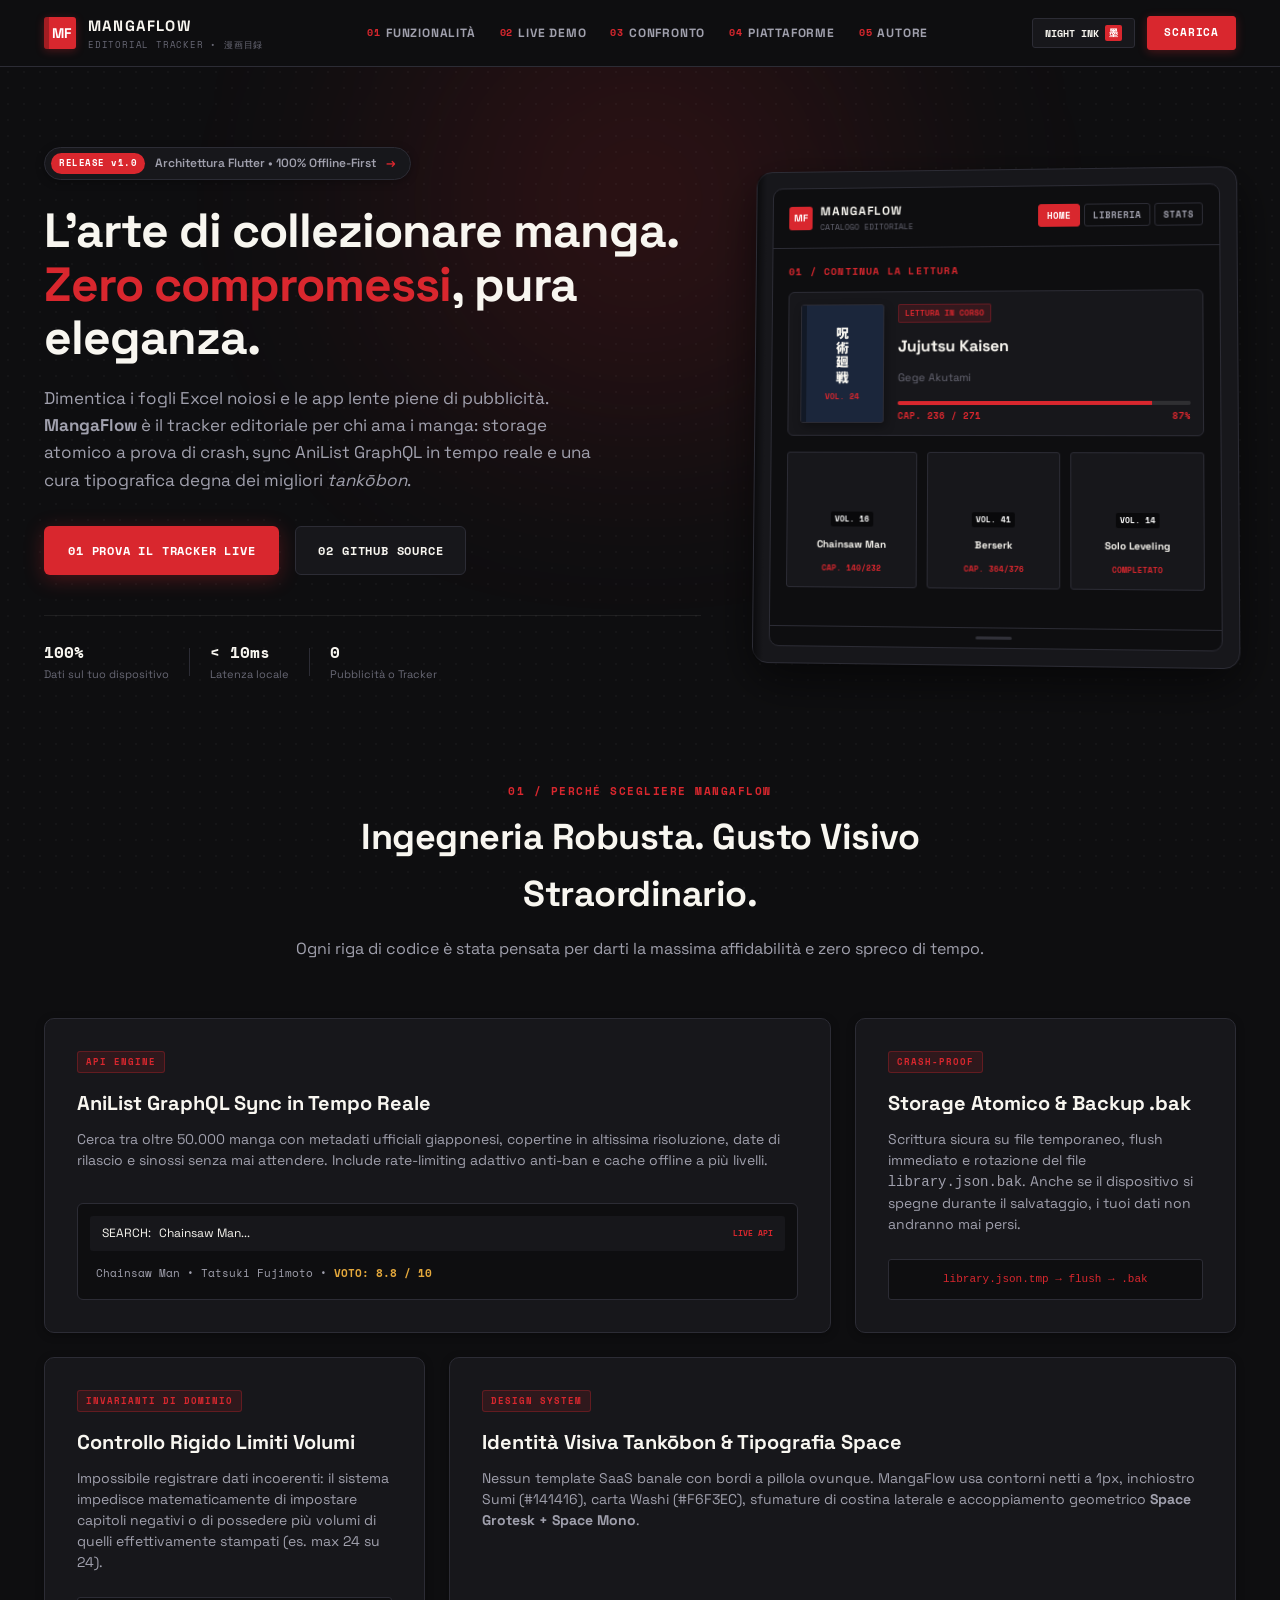
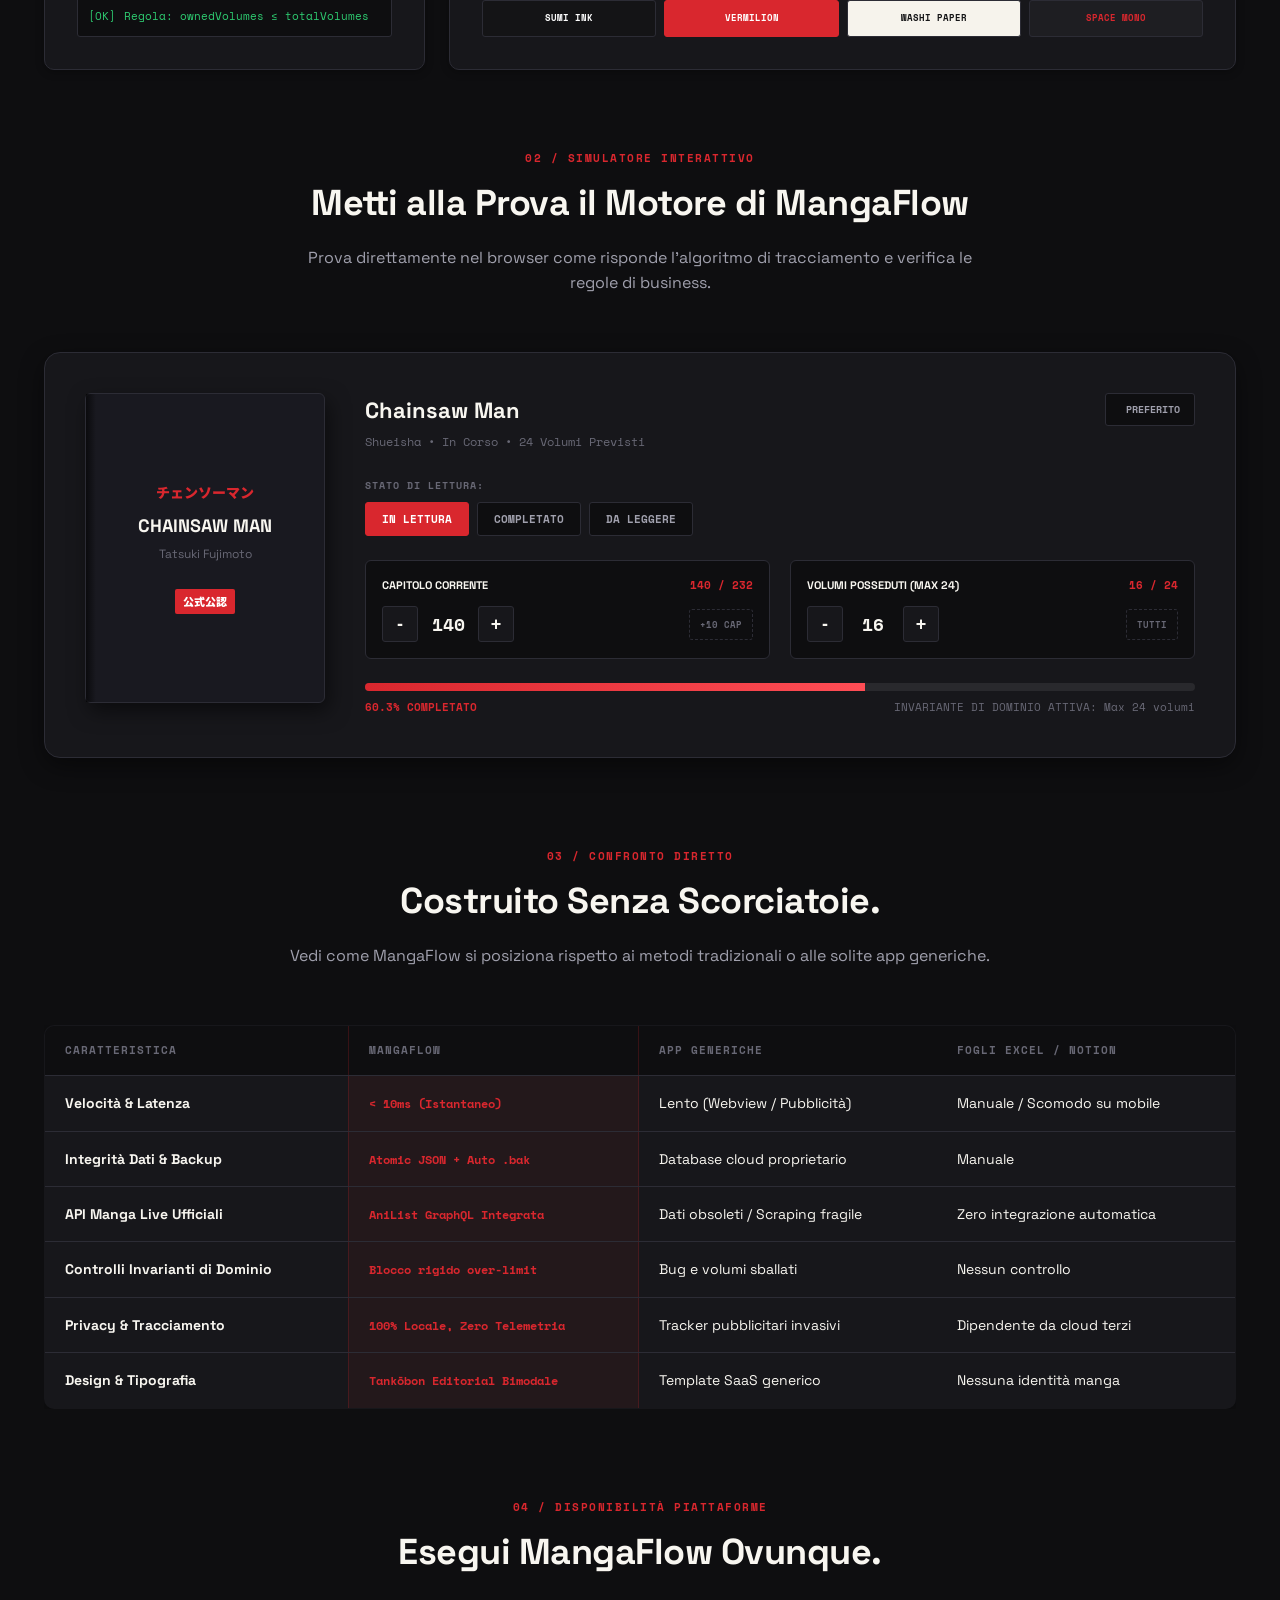
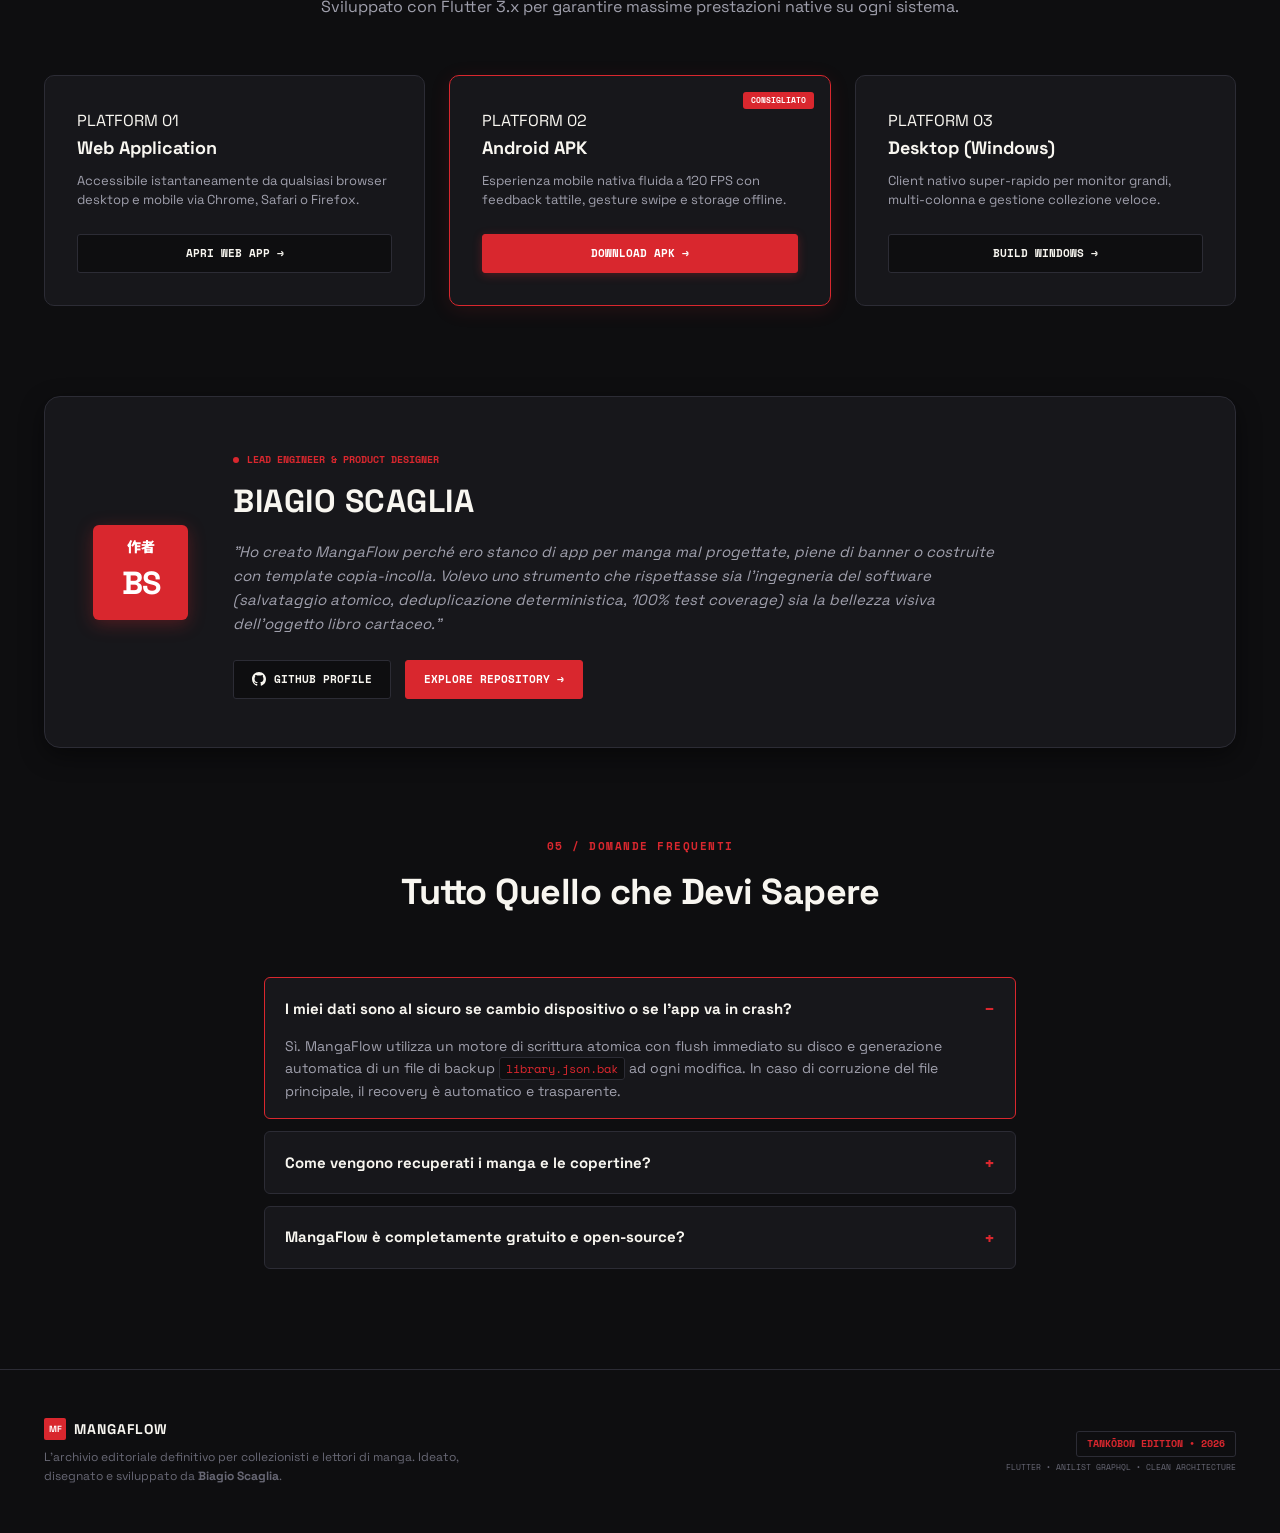
==== commit 6885b4da: "refactor(landing): strip all emoji icons, enforce strict editorial typography and index badge stamps" ====
--- a/landing/index.html
+++ b/landing/index.html
@@ -75,13 +75,11 @@
 
           <div class="hero-cta-box">
             <a href="#demo" class="btn-primary-glow">
-              <span class="btn-glow-icon">⚡</span>
+              <span class="btn-index-badge">01</span>
               <span>PROVA IL TRACKER LIVE</span>
             </a>
             <a href="https://github.com/biagio-scaglia/manga-flow" target="_blank" rel="noopener noreferrer" class="btn-secondary-outline">
-              <svg class="gh-icon" viewBox="0 0 24 24" width="16" height="16" fill="currentColor">
-                <path d="M12 0C5.37 0 0 5.37 0 12c0 5.31 3.435 9.795 8.205 11.385.6.105.825-.255.825-.57 0-.285-.015-1.23-.015-2.235-3.015.555-3.795-.735-4.035-1.41-.135-.345-.72-1.41-1.23-1.695-.42-.225-1.02-.78-.015-.795.945-.015 1.62.87 1.845 1.23 1.08 1.815 2.805 1.305 3.495.99.105-.78.42-1.305.765-1.605-2.67-.3-5.46-1.335-5.46-5.925 0-1.305.465-2.385 1.23-3.225-.12-.3-.54-1.53.12-3.18 0 0 1.005-.315 3.3 1.23.96-.27 1.98-.405 3-.405s2.04.135 3 .405c2.295-1.56 3.3-1.23 3.3-1.23.66 1.65.24 2.88.12 3.18.765.84 1.23 1.905 1.23 3.225 0 4.605-2.805 5.625-5.475 5.925.435.375.81 1.095.81 2.22 0 1.605-.015 2.895-.015 3.3 0 .315.225.69.825.57A12.02 12.02 0 0024 12c0-6.63-5.37-12-12-12z"/>
-              </svg>
+              <span class="btn-index-badge">02</span>
               <span>GITHUB SOURCE</span>
             </a>
           </div>
@@ -263,12 +261,12 @@
           </p>
           <div class="bento-visual-search">
             <div class="search-bar-mock">
-              <span class="search-icon">🔍</span>
+              <span class="search-tag-index">SEARCH:</span>
               <span class="search-text">Chainsaw Man...</span>
               <span class="search-tag">LIVE API</span>
             </div>
             <div class="search-result-pill">
-              <span>Chainsaw Man</span> &bull; <span>Tatsuki Fujimoto</span> &bull; <span class="score">★ 8.8 / 10</span>
+              <span>Chainsaw Man</span> &bull; <span>Tatsuki Fujimoto</span> &bull; <span class="score">VOTO: 8.8 / 10</span>
             </div>
           </div>
         </div>
@@ -293,7 +291,7 @@
             Impossibile registrare dati incoerenti: il sistema impedisce matematicamente di impostare capitoli negativi o di possedere più volumi di quelli effettivamente stampati (es. max 24 su 24).
           </p>
           <div class="invariant-check-box">
-            <span class="check-icon">✓</span>
+            <span class="check-index">[OK]</span>
             <span>Regola: ownedVolumes &le; totalVolumes</span>
           </div>
         </div>
@@ -343,7 +341,7 @@
               <span class="sb-meta">Shueisha &bull; In Corso &bull; 24 Volumi Previsti</span>
             </div>
             <button id="btn-toggle-fav" class="btn-fav-stamp" aria-label="Aggiungi ai preferiti">
-              <span id="fav-icon">♡</span>
+              <span id="fav-status-dot" class="fav-dot"></span>
               <span id="fav-label">PREFERITO</span>
             </button>
           </div>
@@ -471,7 +469,7 @@
 
       <div class="platform-cards-grid">
         <div class="platform-card">
-          <div class="platform-icon">🌐</div>
+          <div class="platform-stamp-num">PLATFORM 01</div>
           <h3 class="platform-title">Web Application</h3>
           <p class="platform-desc">Accessibile istantaneamente da qualsiasi browser desktop e mobile via Chrome, Safari o Firefox.</p>
           <a href="http://127.0.0.1:8080" class="btn-platform-action">APRI WEB APP &rarr;</a>
@@ -479,14 +477,14 @@
 
         <div class="platform-card highlight-border">
           <div class="platform-badge">CONSIGLIATO</div>
-          <div class="platform-icon">📱</div>
+          <div class="platform-stamp-num highlight">PLATFORM 02</div>
           <h3 class="platform-title">Android APK</h3>
           <p class="platform-desc">Esperienza mobile nativa fluida a 120 FPS con feedback tattile, gesture swipe e storage offline.</p>
           <a href="https://github.com/biagio-scaglia/manga-flow/releases" target="_blank" rel="noopener noreferrer" class="btn-platform-action primary">DOWNLOAD APK &rarr;</a>
         </div>
 
         <div class="platform-card">
-          <div class="platform-icon">💻</div>
+          <div class="platform-stamp-num">PLATFORM 03</div>
           <h3 class="platform-title">Desktop (Windows)</h3>
           <p class="platform-desc">Client nativo super-rapido per monitor grandi, multi-colonna e gestione collezione veloce.</p>
           <a href="https://github.com/biagio-scaglia/manga-flow/releases" target="_blank" rel="noopener noreferrer" class="btn-platform-action">BUILD WINDOWS &rarr;</a>
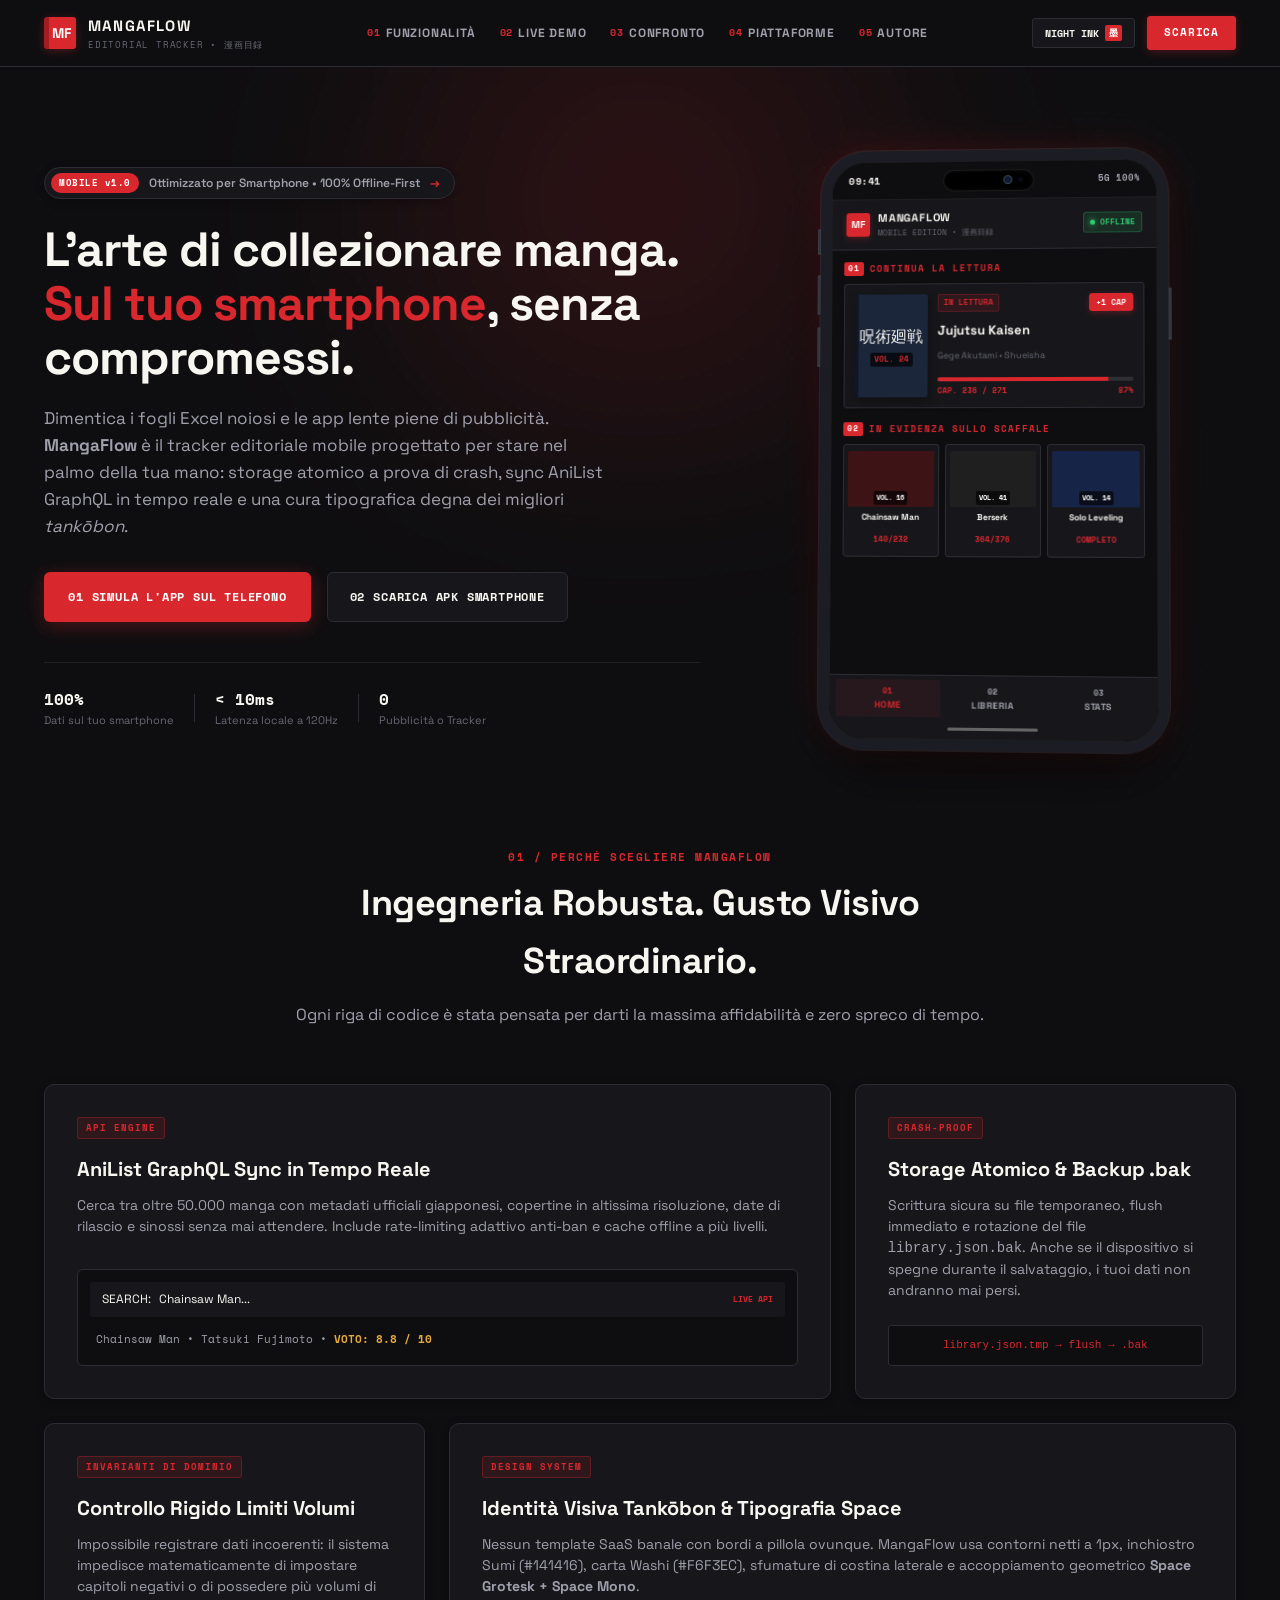
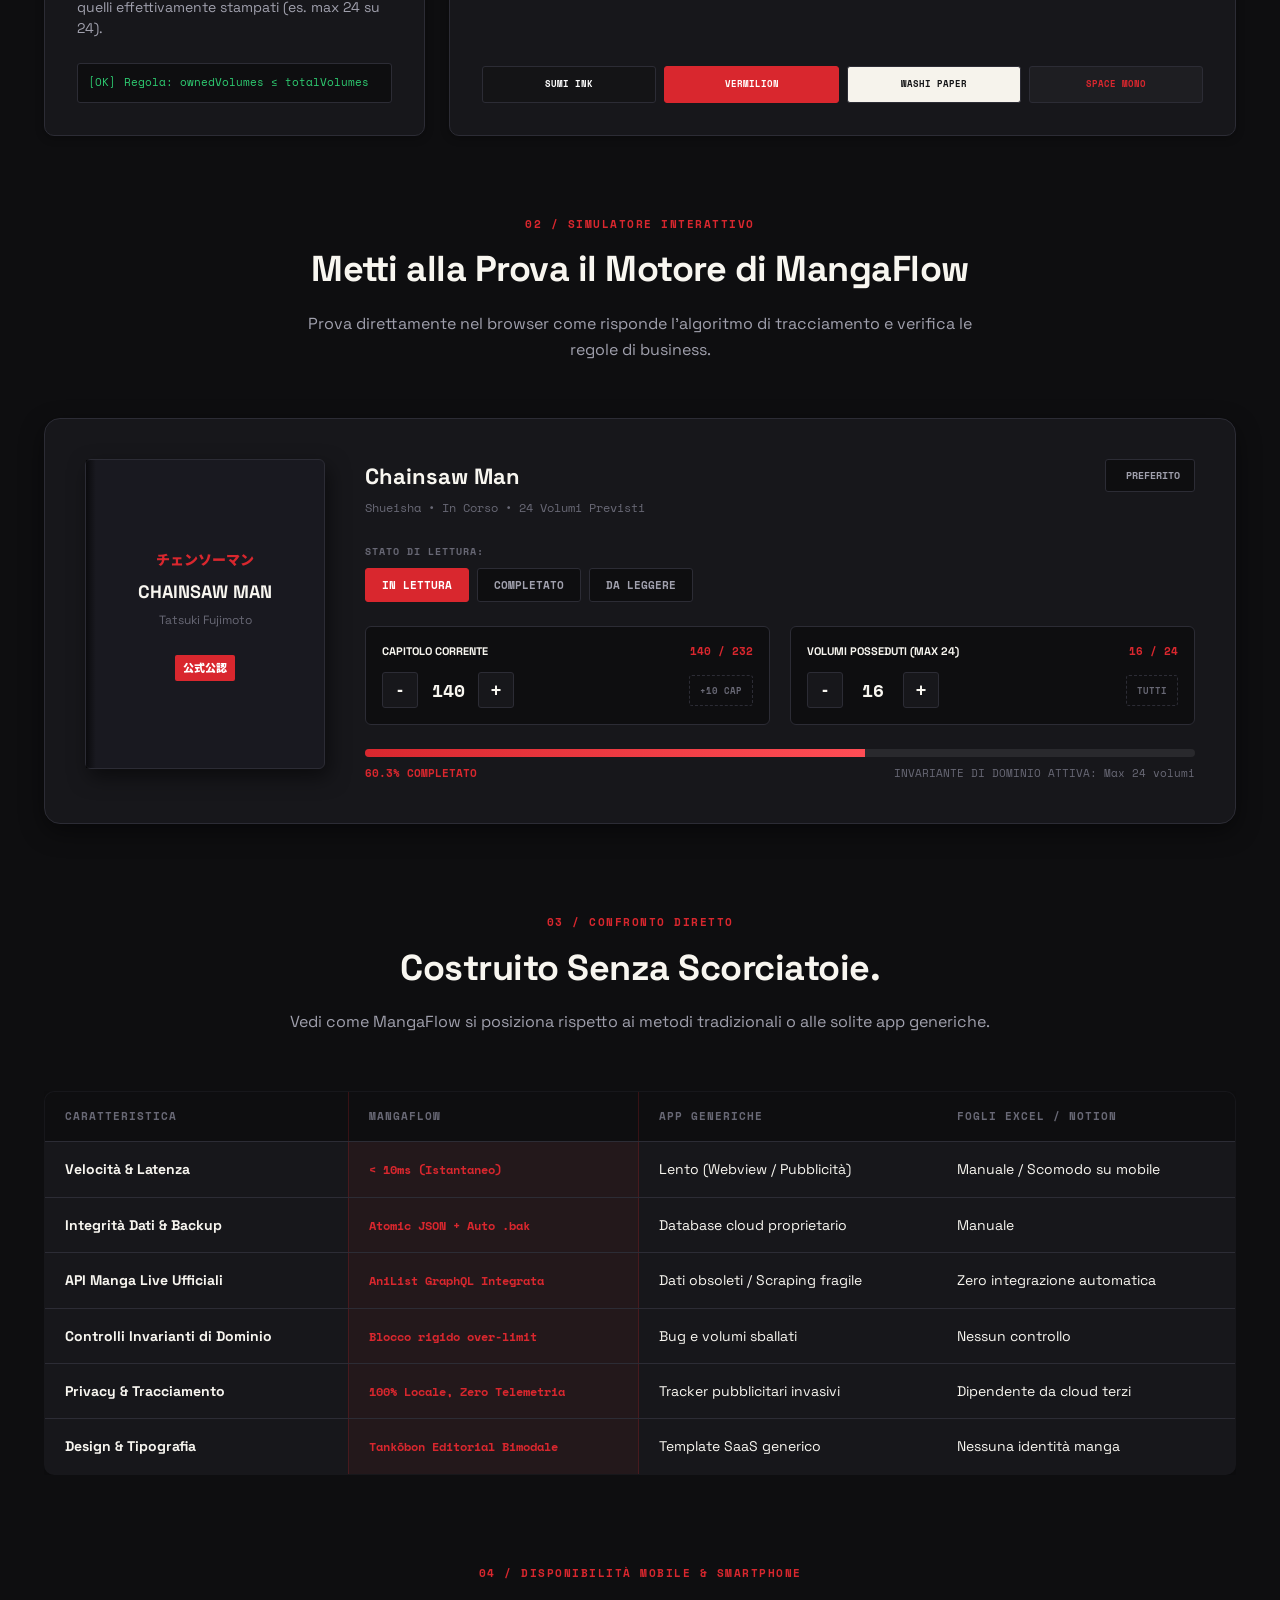
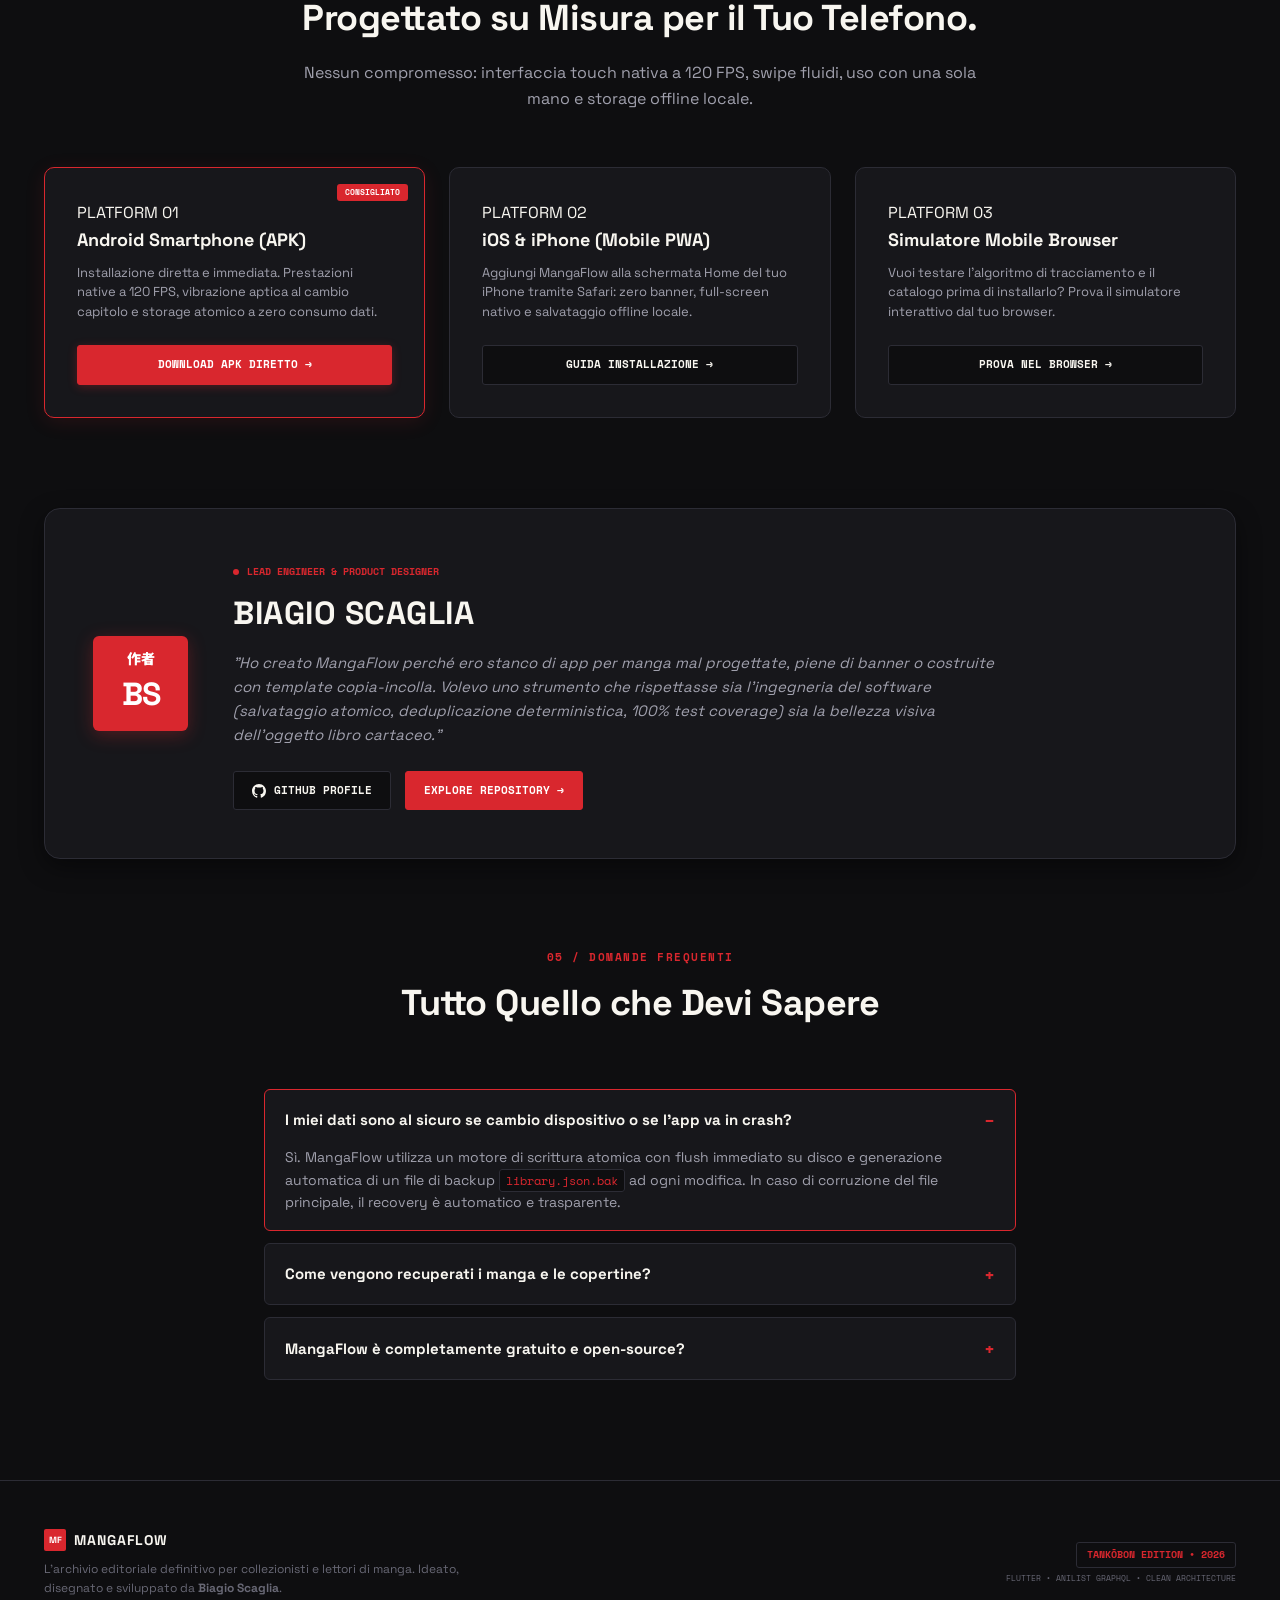
==== commit a6379ee0: "feat(landing): convert hero showcase into interactive smartphone frame simulator" ====
--- a/landing/index.html
+++ b/landing/index.html
@@ -59,28 +59,28 @@
         
         <div class="hero-content">
           <div class="announcement-pill">
-            <span class="pill-badge">RELEASE v1.0</span>
-            <span class="pill-text">Architettura Flutter • 100% Offline-First</span>
+            <span class="pill-badge">MOBILE v1.0</span>
+            <span class="pill-text">Ottimizzato per Smartphone &bull; 100% Offline-First</span>
             <span class="pill-arrow">&rarr;</span>
           </div>
 
           <h1 class="hero-headline">
             L'arte di collezionare manga.<br>
-            <span class="highlight-vermilion">Zero compromessi</span>, pura eleganza.
+            <span class="highlight-vermilion">Sul tuo smartphone</span>, senza compromessi.
           </h1>
 
           <p class="hero-lead">
-            Dimentica i fogli Excel noiosi e le app lente piene di pubblicità. <strong>MangaFlow</strong> è il tracker editoriale per chi ama i manga: storage atomico a prova di crash, sync AniList GraphQL in tempo reale e una cura tipografica degna dei migliori <em>tankōbon</em>.
+            Dimentica i fogli Excel noiosi e le app lente piene di pubblicità. <strong>MangaFlow</strong> è il tracker editoriale mobile progettato per stare nel palmo della tua mano: storage atomico a prova di crash, sync AniList GraphQL in tempo reale e una cura tipografica degna dei migliori <em>tankōbon</em>.
           </p>
 
           <div class="hero-cta-box">
             <a href="#demo" class="btn-primary-glow">
               <span class="btn-index-badge">01</span>
-              <span>PROVA IL TRACKER LIVE</span>
+              <span>SIMULA L'APP SUL TELEFONO</span>
             </a>
-            <a href="https://github.com/biagio-scaglia/manga-flow" target="_blank" rel="noopener noreferrer" class="btn-secondary-outline">
+            <a href="https://github.com/biagio-scaglia/manga-flow/releases" target="_blank" rel="noopener noreferrer" class="btn-secondary-outline">
               <span class="btn-index-badge">02</span>
-              <span>GITHUB SOURCE</span>
+              <span>SCARICA APK SMARTPHONE</span>
             </a>
           </div>
 
@@ -88,12 +88,12 @@
           <div class="hero-trust-bar">
             <div class="trust-item">
               <span class="trust-num">100%</span>
-              <span class="trust-lbl">Dati sul tuo dispositivo</span>
+              <span class="trust-lbl">Dati sul tuo smartphone</span>
             </div>
             <div class="trust-divider"></div>
             <div class="trust-item">
               <span class="trust-num">&lt; 10ms</span>
-              <span class="trust-lbl">Latenza locale</span>
+              <span class="trust-lbl">Latenza locale a 120Hz</span>
             </div>
             <div class="trust-divider"></div>
             <div class="trust-item">
@@ -103,138 +103,209 @@
           </div>
         </div>
 
-        <!-- HERO INTERACTIVE APP SHOWCASE MOCKUP -->
+        <!-- HERO INTERACTIVE SMARTPHONE FRAME SIMULATOR -->
         <div class="hero-mockup-wrapper">
-          <div class="mockup-frame">
-            <div class="mockup-spine-bar"></div>
-            
-            <div class="mockup-screen">
-              <!-- Top App Bar -->
-              <div class="mock-appbar">
-                <div class="mock-brand">
-                  <span class="mock-hanko">MF</span>
-                  <div>
-                    <div class="mock-name">MANGAFLOW</div>
-                    <div class="mock-sub">CATALOGO EDITORIALE</div>
+          <div class="smartphone-chassis">
+            <!-- Hardware Buttons Simulation -->
+            <div class="phone-btn phone-btn-power" aria-hidden="true"></div>
+            <div class="phone-btn phone-btn-vol-up" aria-hidden="true"></div>
+            <div class="phone-btn phone-btn-vol-down" aria-hidden="true"></div>
+            <div class="phone-btn phone-btn-action" aria-hidden="true"></div>
+
+            <div class="phone-inner-bezel">
+              <!-- Phone Status Bar with Dynamic Island -->
+              <div class="phone-status-bar">
+                <span class="phone-clock">09:41</span>
+                <div class="phone-dynamic-island">
+                  <span class="island-camera"></span>
+                  <span class="island-sensor"></span>
+                </div>
+                <div class="phone-status-signals">
+                  <span class="signal-badge">5G</span>
+                  <span class="battery-badge">100%</span>
+                </div>
+              </div>
+
+              <!-- Phone Screen Body -->
+              <div class="phone-screen-body">
+                <!-- Phone App Header -->
+                <div class="phone-app-header">
+                  <div class="phone-app-brand">
+                    <span class="phone-brand-hanko">MF</span>
+                    <div>
+                      <div class="phone-brand-title">MANGAFLOW</div>
+                      <div class="phone-brand-sub">MOBILE EDITION &bull; 漫画目録</div>
+                    </div>
+                  </div>
+                  <div class="phone-header-badge">
+                    <span class="phone-live-dot"></span>
+                    <span>OFFLINE</span>
                   </div>
                 </div>
-                <div class="mock-tab-pills">
-                  <button class="mock-tab active" data-mock-screen="home">HOME</button>
-                  <button class="mock-tab" data-mock-screen="library">LIBRERIA</button>
-                  <button class="mock-tab" data-mock-screen="stats">STATS</button>
-                </div>
-              </div>
-
-              <!-- Dynamic Screen Views -->
-              <div id="mock-view-container" class="mock-viewport">
-                <!-- VIEW 1: HOME (Default) -->
-                <div class="mock-screen-panel active" id="panel-home">
-                  <div class="mock-tag-header">01 / CONTINUA LA LETTURA</div>
-                  
-                  <div class="mock-featured-card">
-                    <div class="mock-cover-art jujutsu">
-                      <div class="spine-edge"></div>
-                      <span class="cover-kanji">呪術廻戦</span>
-                      <span class="cover-vol-badge">VOL. 24</span>
-                    </div>
-                    <div class="mock-details">
-                      <span class="status-chip-live">LETTURA IN CORSO</span>
-                      <h4 class="manga-title">Jujutsu Kaisen</h4>
-                      <p class="manga-author">Gege Akutami</p>
-                      <div class="mock-progress-wrap">
-                        <div class="mock-track">
-                          <div class="mock-fill" style="width: 87%;"></div>
-                        </div>
-                        <div class="mock-track-labels">
-                          <span>CAP. 236 / 271</span>
-                          <span>87%</span>
-                        </div>
+
+                <!-- Dynamic Viewport inside Smartphone -->
+                <div id="mock-view-container" class="phone-viewport">
+                  <!-- VIEW 1: HOME (Default) -->
+                  <div class="mock-screen-panel active" id="panel-home">
+                    <div class="phone-section-label">
+                      <span class="sec-idx">01</span>
+                      <span>CONTINUA LA LETTURA</span>
+                    </div>
+                    
+                    <!-- Featured Manga Touch Card -->
+                    <div class="phone-manga-card">
+                      <div class="phone-card-cover jujutsu">
+                        <div class="phone-spine-strip"></div>
+                        <span class="cover-kanji">呪術廻戦</span>
+                        <span class="phone-vol-tag">VOL. 24</span>
+                      </div>
+                      <div class="phone-card-content">
+                        <div class="phone-card-meta">
+                          <span class="phone-status-tag">IN LETTURA</span>
+                          <button id="phone-quick-stepper" class="phone-step-btn" title="Simula tocco: avanza capitolo">+1 CAP</button>
+                        </div>
+                        <h4 class="phone-manga-title">Jujutsu Kaisen</h4>
+                        <p class="phone-manga-author">Gege Akutami &bull; Shueisha</p>
+                        <div class="phone-progress-wrap">
+                          <div class="phone-track">
+                            <div id="phone-fill-bar" class="phone-fill" style="width: 87%;"></div>
+                          </div>
+                          <div class="phone-track-row">
+                            <span id="phone-chap-label">CAP. 236 / 271</span>
+                            <span id="phone-pct-label">87%</span>
+                          </div>
+                        </div>
+                      </div>
+                    </div>
+
+                    <!-- Shelf Grid on Mobile -->
+                    <div class="phone-section-label sub">
+                      <span class="sec-idx">02</span>
+                      <span>IN EVIDENZA SULLO SCAFFALE</span>
+                    </div>
+                    <div class="phone-shelf-grid">
+                      <div class="phone-mini-item">
+                        <div class="mini-cover-ph csm">
+                          <span class="mini-ph-vol">VOL. 16</span>
+                        </div>
+                        <span class="mini-ph-name">Chainsaw Man</span>
+                        <span class="mini-ph-prog">140/232</span>
+                      </div>
+                      <div class="phone-mini-item">
+                        <div class="mini-cover-ph berserk">
+                          <span class="mini-ph-vol">VOL. 41</span>
+                        </div>
+                        <span class="mini-ph-name">Berserk</span>
+                        <span class="mini-ph-prog">364/376</span>
+                      </div>
+                      <div class="phone-mini-item">
+                        <div class="mini-cover-ph solo">
+                          <span class="mini-ph-vol">VOL. 14</span>
+                        </div>
+                        <span class="mini-ph-name">Solo Leveling</span>
+                        <span class="mini-ph-prog">COMPLETO</span>
                       </div>
                     </div>
                   </div>
 
-                  <div class="mock-grid-preview">
-                    <div class="mini-card">
-                      <div class="mini-cover csm"><span class="mini-vol">VOL. 16</span></div>
-                      <span class="mini-name">Chainsaw Man</span>
-                      <span class="mini-prog">CAP. 140/232</span>
-                    </div>
-                    <div class="mini-card">
-                      <div class="mini-cover berserk"><span class="mini-vol">VOL. 41</span></div>
-                      <span class="mini-name">Berserk</span>
-                      <span class="mini-prog">CAP. 364/376</span>
-                    </div>
-                    <div class="mini-card">
-                      <div class="mini-cover solo"><span class="mini-vol">VOL. 14</span></div>
-                      <span class="mini-name">Solo Leveling</span>
-                      <span class="mini-prog">COMPLETATO</span>
+                  <!-- VIEW 2: LIBRERIA -->
+                  <div class="mock-screen-panel" id="panel-library">
+                    <div class="phone-section-label">
+                      <span class="sec-idx">02</span>
+                      <span>COLLEZIONE PERSONALE (34)</span>
+                    </div>
+                    <div class="phone-chips-row">
+                      <span class="ph-chip active">TUTTI (34)</span>
+                      <span class="ph-chip">IN LETTURA (8)</span>
+                      <span class="ph-chip">COMPLETI (22)</span>
+                    </div>
+                    <div class="phone-lib-list">
+                      <div class="phone-lib-entry">
+                        <div class="entry-indicator comp"></div>
+                        <div class="entry-main">
+                          <strong>Monster</strong>
+                          <span>18 / 18 Volumi &bull; Naoki Urasawa</span>
+                        </div>
+                        <span class="entry-tag comp">COMPLETO</span>
+                      </div>
+                      <div class="phone-lib-entry">
+                        <div class="entry-indicator read"></div>
+                        <div class="entry-main">
+                          <strong>Dandadan</strong>
+                          <span>Vol. 12 &bull; Yukinobu Tatsu</span>
+                        </div>
+                        <span class="entry-tag read">CAP. 128</span>
+                      </div>
+                      <div class="phone-lib-entry">
+                        <div class="entry-indicator read"></div>
+                        <div class="entry-main">
+                          <strong>20th Century Boys</strong>
+                          <span>Vol. 11 &bull; Naoki Urasawa</span>
+                        </div>
+                        <span class="entry-tag read">CAP. 94</span>
+                      </div>
+                      <div class="phone-lib-entry">
+                        <div class="entry-indicator read"></div>
+                        <div class="entry-main">
+                          <strong>Sakamoto Days</strong>
+                          <span>Vol. 08 &bull; Yuto Suzuki</span>
+                        </div>
+                        <span class="entry-tag read">CAP. 71</span>
+                      </div>
+                    </div>
+                  </div>
+
+                  <!-- VIEW 3: STATS -->
+                  <div class="mock-screen-panel" id="panel-stats">
+                    <div class="phone-section-label">
+                      <span class="sec-idx">03</span>
+                      <span>STATISTICHE TANKŌBON</span>
+                    </div>
+                    <div class="phone-stats-grid">
+                      <div class="ph-stat-box">
+                        <span class="ph-stat-num">34</span>
+                        <span class="ph-stat-title">OPERE TOTALI</span>
+                      </div>
+                      <div class="ph-stat-box highlight">
+                        <span class="ph-stat-num">3.480</span>
+                        <span class="ph-stat-title">CAPITOLI LETTI</span>
+                      </div>
+                      <div class="ph-stat-box">
+                        <span class="ph-stat-num">248</span>
+                        <span class="ph-stat-title">VOLUMI POSSEDUTI</span>
+                      </div>
+                      <div class="ph-stat-box">
+                        <span class="ph-stat-num">22</span>
+                        <span class="ph-stat-title">SERIE COMPLETE</span>
+                      </div>
+                    </div>
+                    <div class="phone-completion-pill">
+                      <span class="pill-seal">GRADO</span>
+                      <span>COLLEZIONISTA MASTER &bull; RANK S</span>
                     </div>
                   </div>
                 </div>
 
-                <!-- VIEW 2: LIBRERIA -->
-                <div class="mock-screen-panel" id="panel-library">
-                  <div class="mock-tag-header">02 / LA TUA COLLEZIONE (34 OPERE)</div>
-                  <div class="mock-filter-row">
-                    <span class="filter-chip active">TUTTI (34)</span>
-                    <span class="filter-chip">IN CORSO (8)</span>
-                    <span class="filter-chip">COMPLETATI (22)</span>
-                  </div>
-                  <div class="library-list-mock">
-                    <div class="lib-row">
-                      <div class="lib-dot active"></div>
-                      <div class="lib-info">
-                        <strong>Monster</strong>
-                        <span>18 / 18 Volumi Posseduti &bull; Naoki Urasawa</span>
-                      </div>
-                      <span class="lib-status completed">COMPLETO</span>
-                    </div>
-                    <div class="lib-row">
-                      <div class="lib-dot reading"></div>
-                      <div class="lib-info">
-                        <strong>Dandadan</strong>
-                        <span>Vol. 12 &bull; Yukinobu Tatsu</span>
-                      </div>
-                      <span class="lib-status reading">CAP. 128</span>
-                    </div>
-                    <div class="lib-row">
-                      <div class="lib-dot reading"></div>
-                      <div class="lib-info">
-                        <strong>20th Century Boys</strong>
-                        <span>Vol. 11 &bull; Naoki Urasawa</span>
-                      </div>
-                      <span class="lib-status reading">CAP. 94</span>
-                    </div>
-                  </div>
+                <!-- Native Mobile Bottom Navigation Bar in Phone -->
+                <nav class="phone-bottom-nav" aria-label="Navigazione interna smartphone">
+                  <button class="mock-tab phone-nav-item active" data-mock-screen="home">
+                    <span class="ph-tab-num">01</span>
+                    <span class="ph-tab-txt">HOME</span>
+                  </button>
+                  <button class="mock-tab phone-nav-item" data-mock-screen="library">
+                    <span class="ph-tab-num">02</span>
+                    <span class="ph-tab-txt">LIBRERIA</span>
+                  </button>
+                  <button class="mock-tab phone-nav-item" data-mock-screen="stats">
+                    <span class="ph-tab-num">03</span>
+                    <span class="ph-tab-txt">STATS</span>
+                  </button>
+                </nav>
+
+                <!-- Smartphone Home Gesture Indicator -->
+                <div class="phone-home-indicator-wrap" aria-hidden="true">
+                  <div class="phone-home-bar"></div>
                 </div>
-
-                <!-- VIEW 3: STATS -->
-                <div class="mock-screen-panel" id="panel-stats">
-                  <div class="mock-tag-header">04 / STATISTICHE EDITORIALI</div>
-                  <div class="stats-big-grid">
-                    <div class="stat-card-unit">
-                      <span class="stat-big-val">34</span>
-                      <span class="stat-big-lbl">OPERE IN CATALOGO</span>
-                    </div>
-                    <div class="stat-card-unit highlight">
-                      <span class="stat-big-val">3.480</span>
-                      <span class="stat-big-lbl">CAPITOLI LETTI</span>
-                    </div>
-                    <div class="stat-card-unit">
-                      <span class="stat-big-val">248</span>
-                      <span class="stat-big-lbl">VOLUMI CARTACEI</span>
-                    </div>
-                    <div class="stat-card-unit">
-                      <span class="stat-big-val">22</span>
-                      <span class="stat-big-lbl">SERIE COMPLETATE</span>
-                    </div>
-                  </div>
-                </div>
-              </div>
-
-              <!-- Bottom Bar -->
-              <div class="mock-bottom-bar">
-                <span class="bar-indicator"></span>
               </div>
             </div>
           </div>
@@ -462,32 +533,32 @@
     <!-- PLATFORM & DOWNLOAD MATRIX -->
     <section id="platforms" class="section-container">
       <div class="section-heading-centered">
-        <span class="section-kicker">04 / DISPONIBILITÀ PIATTAFORME</span>
-        <h2 class="section-main-title">Esegui MangaFlow Ovunque.</h2>
-        <p class="section-main-sub">Sviluppato con Flutter 3.x per garantire massime prestazioni native su ogni sistema.</p>
+        <span class="section-kicker">04 / DISPONIBILITÀ MOBILE &amp; SMARTPHONE</span>
+        <h2 class="section-main-title">Progettato su Misura per il Tuo Telefono.</h2>
+        <p class="section-main-sub">Nessun compromesso: interfaccia touch nativa a 120 FPS, swipe fluidi, uso con una sola mano e storage offline locale.</p>
       </div>
 
       <div class="platform-cards-grid">
-        <div class="platform-card">
-          <div class="platform-stamp-num">PLATFORM 01</div>
-          <h3 class="platform-title">Web Application</h3>
-          <p class="platform-desc">Accessibile istantaneamente da qualsiasi browser desktop e mobile via Chrome, Safari o Firefox.</p>
-          <a href="http://127.0.0.1:8080" class="btn-platform-action">APRI WEB APP &rarr;</a>
-        </div>
-
         <div class="platform-card highlight-border">
           <div class="platform-badge">CONSIGLIATO</div>
-          <div class="platform-stamp-num highlight">PLATFORM 02</div>
-          <h3 class="platform-title">Android APK</h3>
-          <p class="platform-desc">Esperienza mobile nativa fluida a 120 FPS con feedback tattile, gesture swipe e storage offline.</p>
-          <a href="https://github.com/biagio-scaglia/manga-flow/releases" target="_blank" rel="noopener noreferrer" class="btn-platform-action primary">DOWNLOAD APK &rarr;</a>
+          <div class="platform-stamp-num highlight">PLATFORM 01</div>
+          <h3 class="platform-title">Android Smartphone (APK)</h3>
+          <p class="platform-desc">Installazione diretta e immediata. Prestazioni native a 120 FPS, vibrazione aptica al cambio capitolo e storage atomico a zero consumo dati.</p>
+          <a href="https://github.com/biagio-scaglia/manga-flow/releases" target="_blank" rel="noopener noreferrer" class="btn-platform-action primary">DOWNLOAD APK DIRETTO &rarr;</a>
+        </div>
+
+        <div class="platform-card">
+          <div class="platform-stamp-num">PLATFORM 02</div>
+          <h3 class="platform-title">iOS &amp; iPhone (Mobile PWA)</h3>
+          <p class="platform-desc">Aggiungi MangaFlow alla schermata Home del tuo iPhone tramite Safari: zero banner, full-screen nativo e salvataggio offline locale.</p>
+          <a href="#demo" class="btn-platform-action">GUIDA INSTALLAZIONE &rarr;</a>
         </div>
 
         <div class="platform-card">
           <div class="platform-stamp-num">PLATFORM 03</div>
-          <h3 class="platform-title">Desktop (Windows)</h3>
-          <p class="platform-desc">Client nativo super-rapido per monitor grandi, multi-colonna e gestione collezione veloce.</p>
-          <a href="https://github.com/biagio-scaglia/manga-flow/releases" target="_blank" rel="noopener noreferrer" class="btn-platform-action">BUILD WINDOWS &rarr;</a>
+          <h3 class="platform-title">Simulatore Mobile Browser</h3>
+          <p class="platform-desc">Vuoi testare l'algoritmo di tracciamento e il catalogo prima di installarlo? Prova il simulatore interattivo dal tuo browser.</p>
+          <a href="#demo" class="btn-platform-action">PROVA NEL BROWSER &rarr;</a>
         </div>
       </div>
     </section>
--- a/landing/styles.css
+++ b/landing/styles.css
@@ -437,424 +437,658 @@
 }
 
 /* ==========================================================================
-   HERO INTERACTIVE APP SHOWCASE MOCKUP
+   HERO INTERACTIVE SMARTPHONE SIMULATOR
    ========================================================================== */
 .hero-mockup-wrapper {
-  perspective: 1000px;
-}
-
-.mockup-frame {
+  perspective: 1200px;
+  display: flex;
+  justify-content: center;
+  align-items: center;
+}
+
+.smartphone-chassis {
+  width: 350px;
+  max-width: 100%;
+  background: #0d0e12;
+  border: 11px solid #1c1d24;
+  border-radius: 46px;
+  position: relative;
+  box-shadow: 
+    0 0 0 1px rgba(255, 255, 255, 0.08),
+    0 24px 60px -12px rgba(0, 0, 0, 0.75),
+    0 0 45px -10px var(--vermilion-glow);
+  transform: rotateY(-3deg) rotateX(2deg);
+  transition: transform 0.4s ease, box-shadow 0.4s ease;
+  user-select: none;
+}
+
+.smartphone-chassis:hover {
+  transform: rotateY(0deg) rotateX(0deg) translateY(-4px);
+  box-shadow: 
+    0 0 0 1px rgba(217, 39, 46, 0.35),
+    0 30px 70px -12px rgba(0, 0, 0, 0.85),
+    0 0 60px -5px var(--vermilion-glow);
+}
+
+/* Smartphone Hardware Side Buttons */
+.phone-btn {
+  position: absolute;
+  background: #2b2d38;
+  border-radius: 2px;
+  box-shadow: inset 0 0 2px rgba(255, 255, 255, 0.25);
+}
+
+.phone-btn-power {
+  right: -14px;
+  top: 130px;
+  width: 3px;
+  height: 52px;
+}
+
+.phone-btn-vol-up {
+  left: -14px;
+  top: 115px;
+  width: 3px;
+  height: 40px;
+}
+
+.phone-btn-vol-down {
+  left: -14px;
+  top: 168px;
+  width: 3px;
+  height: 40px;
+}
+
+.phone-btn-action {
+  left: -14px;
+  top: 68px;
+  width: 3px;
+  height: 26px;
+}
+
+.phone-inner-bezel {
+  border-radius: 35px;
+  overflow: hidden;
+  background: var(--ink-bg);
+  display: flex;
+  flex-direction: column;
+  border: 1px solid rgba(255, 255, 255, 0.06);
+}
+
+/* Status Bar & Dynamic Island */
+.phone-status-bar {
+  height: 38px;
+  padding: 0 16px;
+  display: flex;
+  align-items: center;
+  justify-content: space-between;
+  font-family: var(--font-mono);
+  font-size: 10px;
+  font-weight: 700;
+  color: var(--text-primary);
+  background: var(--ink-bg);
+  z-index: 10;
+  border-bottom: 1px solid var(--ink-border-subtle);
+}
+
+.phone-clock {
+  letter-spacing: 0.5px;
+}
+
+.phone-dynamic-island {
+  width: 92px;
+  height: 22px;
+  background: #000000;
+  border-radius: 12px;
+  display: flex;
+  align-items: center;
+  justify-content: flex-end;
+  padding: 0 10px;
+  gap: 6px;
+  border: 1px solid rgba(255, 255, 255, 0.1);
+  box-shadow: inset 0 0 4px rgba(255, 255, 255, 0.05);
+}
+
+.island-camera {
+  width: 9px;
+  height: 9px;
+  background: #0f1c30;
+  border-radius: 50%;
+  border: 1px solid rgba(255, 255, 255, 0.2);
+}
+
+.island-sensor {
+  width: 5px;
+  height: 5px;
+  background: #080a10;
+  border-radius: 50%;
+}
+
+.phone-status-signals {
+  display: flex;
+  gap: 6px;
+  font-size: 9px;
+  color: var(--text-secondary);
+}
+
+.signal-badge, .battery-badge {
+  font-family: var(--font-mono);
+  font-weight: 700;
+}
+
+/* Phone Screen Body */
+.phone-screen-body {
+  display: flex;
+  flex-direction: column;
+  height: 540px;
+  overflow: hidden;
+  background: var(--ink-bg);
+}
+
+.phone-app-header {
+  padding: 10px 14px;
   background: var(--ink-surface);
-  border: 1px solid var(--ink-border);
-  border-radius: var(--radius-lg);
-  padding: 16px;
-  box-shadow: var(--shadow-lg);
+  border-bottom: 1px solid var(--ink-border);
+  display: flex;
+  justify-content: space-between;
+  align-items: center;
+}
+
+.phone-app-brand {
+  display: flex;
+  align-items: center;
+  gap: 8px;
+}
+
+.phone-brand-hanko {
+  width: 24px;
+  height: 24px;
+  background: var(--vermilion);
+  color: #fff;
+  font-weight: 900;
+  font-size: 10px;
+  display: flex;
+  align-items: center;
+  justify-content: center;
+  border-radius: 3px;
+  box-shadow: 0 2px 6px var(--vermilion-glow);
+}
+
+.phone-brand-title {
+  font-size: 11px;
+  font-weight: 900;
+  letter-spacing: 0.8px;
+}
+
+.phone-brand-sub {
+  font-size: 7.5px;
+  color: var(--text-muted);
+  font-family: var(--font-mono);
+}
+
+.phone-header-badge {
+  display: flex;
+  align-items: center;
+  gap: 5px;
+  font-family: var(--font-mono);
+  font-size: 8px;
+  font-weight: 800;
+  color: var(--green-accent);
+  background: rgba(46, 204, 113, 0.12);
+  border: 1px solid rgba(46, 204, 113, 0.25);
+  padding: 3px 6px;
+  border-radius: 3px;
+}
+
+.phone-live-dot {
+  width: 5px;
+  height: 5px;
+  background: var(--green-accent);
+  border-radius: 50%;
+  box-shadow: 0 0 6px var(--green-accent);
+}
+
+/* Phone Viewport */
+.phone-viewport {
+  padding: 12px;
+  flex: 1;
+  overflow-y: auto;
+  scrollbar-width: none;
+}
+
+.phone-viewport::-webkit-scrollbar {
+  display: none;
+}
+
+.mock-screen-panel {
+  display: none;
+  animation: fadeIn 0.25s ease;
+}
+
+.mock-screen-panel.active {
+  display: block;
+}
+
+@keyframes fadeIn {
+  from { opacity: 0; transform: translateY(5px); }
+  to { opacity: 1; transform: translateY(0); }
+}
+
+.phone-section-label {
+  font-family: var(--font-mono);
+  font-size: 8.5px;
+  font-weight: 800;
+  color: var(--vermilion);
+  letter-spacing: 1px;
+  margin-bottom: 8px;
+  display: flex;
+  align-items: center;
+  gap: 6px;
+}
+
+.phone-section-label.sub {
+  margin-top: 14px;
+}
+
+.sec-idx {
+  background: var(--vermilion);
+  color: #fff;
+  padding: 1px 4px;
+  border-radius: 2px;
+  font-size: 7.5px;
+}
+
+/* Phone Manga Card */
+.phone-manga-card {
+  background: var(--ink-surface);
+  border: 1px solid var(--ink-border);
+  border-radius: var(--radius-xs);
+  padding: 10px;
+  display: grid;
+  grid-template-columns: 74px 1fr;
+  gap: 10px;
+  margin-bottom: 10px;
+  box-shadow: var(--shadow-sm);
+}
+
+.phone-card-cover {
+  height: 104px;
+  border-radius: 3px;
   position: relative;
   display: flex;
-  transform: rotateY(-3deg) rotateX(2deg);
-  transition: transform 0.4s ease;
-}
-
-.mockup-frame:hover {
-  transform: rotateY(0deg) rotateX(0deg);
-}
-
-.mockup-spine-bar {
+  flex-direction: column;
+  align-items: center;
+  justify-content: center;
+  overflow: hidden;
+  box-shadow: 2px 4px 10px rgba(0, 0, 0, 0.35);
+}
+
+.phone-card-cover.jujutsu { background: #1B263B; }
+.phone-card-cover.csm { background: #3D1316; }
+.phone-card-cover.berserk { background: #1F1F1F; }
+.phone-card-cover.solo { background: #162447; }
+
+.phone-spine-strip {
   position: absolute;
   left: 0;
   top: 0;
   bottom: 0;
-  width: 10px;
-  background: linear-gradient(90deg, rgba(0,0,0,0.5), transparent);
-  border-top-left-radius: var(--radius-lg);
-  border-bottom-left-radius: var(--radius-lg);
-}
-
-.mockup-screen {
-  background: var(--ink-bg);
-  border: 1px solid var(--ink-border);
-  border-radius: var(--radius-md);
-  width: 100%;
-  overflow: hidden;
+  width: 4px;
+  background: rgba(0, 0, 0, 0.4);
+}
+
+.phone-vol-tag {
+  font-family: var(--font-mono);
+  font-size: 7.5px;
+  font-weight: 800;
+  color: var(--vermilion);
+  margin-top: 4px;
+  background: rgba(0, 0, 0, 0.7);
+  padding: 1px 4px;
+  border-radius: 2px;
+}
+
+.phone-card-content {
   display: flex;
   flex-direction: column;
-}
-
-.mock-appbar {
-  padding: 14px 16px;
-  border-bottom: 1px solid var(--ink-border);
-  display: flex;
   justify-content: space-between;
-  align-items: center;
-}
-
-.mock-brand {
-  display: flex;
-  align-items: center;
-  gap: 8px;
-}
-
-.mock-hanko {
-  width: 24px;
-  height: 24px;
+}
+
+.phone-card-meta {
+  display: flex;
+  justify-content: space-between;
+  align-items: center;
+}
+
+.phone-status-tag {
+  font-family: var(--font-mono);
+  font-size: 7.5px;
+  font-weight: 800;
+  color: var(--vermilion);
+  background: rgba(217, 39, 46, 0.12);
+  border: 1px solid rgba(217, 39, 46, 0.25);
+  padding: 2px 5px;
+  border-radius: 2px;
+}
+
+.phone-step-btn {
+  font-family: var(--font-mono);
+  font-size: 8px;
+  font-weight: 800;
   background: var(--vermilion);
   color: #fff;
-  font-weight: 900;
-  font-size: 10px;
-  border-radius: var(--radius-xs);
-  display: flex;
-  align-items: center;
-  justify-content: center;
-}
-
-.mock-name {
-  font-size: 12px;
-  font-weight: 900;
-  letter-spacing: 1px;
-}
-
-.mock-sub {
-  font-size: 8px;
+  border: none;
+  padding: 3px 7px;
+  border-radius: 3px;
+  cursor: pointer;
+  transition: transform 0.1s, background 0.2s;
+  box-shadow: 0 2px 6px var(--vermilion-glow);
+}
+
+.phone-step-btn:hover {
+  background: var(--vermilion-dark);
+}
+
+.phone-step-btn:active {
+  transform: scale(0.92);
+}
+
+.phone-manga-title {
+  font-size: 13px;
+  font-weight: 900;
+  line-height: 1.2;
+  margin: 3px 0 1px;
+}
+
+.phone-manga-author {
+  font-size: 9px;
   color: var(--text-muted);
-  font-family: var(--font-mono);
-}
-
-.mock-tab-pills {
-  display: flex;
-  gap: 4px;
-}
-
-.mock-tab {
-  background: transparent;
-  border: 1px solid var(--ink-border);
-  color: var(--text-secondary);
-  font-family: var(--font-mono);
-  font-size: 9px;
-  font-weight: 700;
-  padding: 4px 8px;
-  border-radius: var(--radius-xs);
-  cursor: pointer;
-  transition: all 0.2s;
-}
-
-.mock-tab.active {
-  background: var(--vermilion);
-  border-color: var(--vermilion);
-  color: #fff;
-}
-
-.mock-viewport {
-  padding: 16px;
-  min-height: 380px;
-}
-
-.mock-screen-panel {
-  display: none;
-  animation: fadeIn 0.3s ease;
-}
-
-.mock-screen-panel.active {
-  display: block;
-}
-
-@keyframes fadeIn {
-  from { opacity: 0; transform: translateY(6px); }
-  to { opacity: 1; transform: translateY(0); }
-}
-
-.mock-tag-header {
-  font-family: var(--font-mono);
-  font-size: 10px;
-  font-weight: 800;
-  color: var(--vermilion);
-  letter-spacing: 1.2px;
-  margin-bottom: 12px;
-}
-
-.mock-featured-card {
-  background: var(--ink-surface);
-  border: 1px solid var(--ink-border);
-  border-radius: var(--radius-sm);
-  padding: 12px;
-  display: grid;
-  grid-template-columns: 85px 1fr;
-  gap: 14px;
-  margin-bottom: 16px;
-}
-
-.mock-cover-art {
-  height: 120px;
-  background: #23232A;
-  border: 1px solid var(--ink-border);
-  border-radius: var(--radius-xs);
-  position: relative;
+  margin-bottom: 6px;
+}
+
+.phone-progress-wrap {
   display: flex;
   flex-direction: column;
-  align-items: center;
-  justify-content: center;
-  box-shadow: 2px 4px 10px rgba(0,0,0,0.3);
-}
-
-.mock-cover-art.jujutsu { background: #1B263B; }
-.mock-cover-art.csm { background: #3D1316; }
-.mock-cover-art.berserk { background: #1F1F1F; }
-.mock-cover-art.solo { background: #162447; }
-
-.spine-edge {
-  position: absolute;
-  left: 0;
-  top: 0;
-  bottom: 0;
-  width: 5px;
-  background: rgba(0,0,0,0.35);
-}
-
-.cover-kanji {
-  font-family: var(--font-kanji);
-  font-size: 13px;
-  font-weight: 900;
-  writing-mode: vertical-rl;
-  letter-spacing: 2px;
-}
-
-.cover-vol-badge {
-  font-family: var(--font-mono);
-  font-size: 8px;
-  font-weight: 700;
-  color: var(--vermilion);
-  margin-top: 6px;
-}
-
-.mock-details {
-  display: flex;
-  flex-direction: column;
-  justify-content: space-between;
-}
-
-.status-chip-live {
-  display: inline-block;
-  font-family: var(--font-mono);
-  font-size: 8px;
-  font-weight: 800;
-  background: rgba(217, 39, 46, 0.15);
-  color: var(--vermilion);
-  padding: 2px 6px;
-  border-radius: 2px;
-  border: 1px solid rgba(217, 39, 46, 0.3);
-  align-self: flex-start;
-}
-
-.manga-title {
-  font-size: 16px;
-  font-weight: 900;
-  line-height: 1.2;
-}
-
-.manga-author {
-  font-size: 11px;
-  color: var(--text-muted);
-}
-
-.mock-track {
+  gap: 3px;
+}
+
+.phone-track {
   height: 4px;
   background: rgba(255, 255, 255, 0.1);
   border-radius: 2px;
   overflow: hidden;
-  margin-bottom: 4px;
-}
-
-.mock-fill {
+}
+
+.phone-fill {
   height: 100%;
   background: var(--vermilion);
-}
-
-.mock-track-labels {
+  transition: width 0.3s ease;
+}
+
+.phone-track-row {
   display: flex;
   justify-content: space-between;
   font-family: var(--font-mono);
-  font-size: 9px;
-  color: var(--vermilion);
+  font-size: 8px;
   font-weight: 700;
-}
-
-.mock-grid-preview {
+  color: var(--vermilion);
+}
+
+/* Phone Shelf Preview */
+.phone-shelf-grid {
   display: grid;
   grid-template-columns: repeat(3, 1fr);
-  gap: 10px;
-}
-
-.mini-card {
+  gap: 6px;
+}
+
+.phone-mini-item {
   background: var(--ink-surface);
   border: 1px solid var(--ink-border);
   border-radius: var(--radius-xs);
-  padding: 8px;
+  padding: 6px 4px;
   text-align: center;
 }
 
-.mini-cover {
-  height: 70px;
+.mini-cover-ph {
+  height: 56px;
   border-radius: 2px;
-  margin-bottom: 6px;
+  margin-bottom: 4px;
   display: flex;
   align-items: flex-end;
   justify-content: center;
-  padding-bottom: 4px;
-}
-
-.mini-vol {
-  font-family: var(--font-mono);
-  font-size: 8px;
+  padding-bottom: 2px;
+}
+
+.mini-cover-ph.csm { background: #3D1316; }
+.mini-cover-ph.berserk { background: #1F1F1F; }
+.mini-cover-ph.solo { background: #162447; }
+
+.mini-ph-vol {
+  font-family: var(--font-mono);
+  font-size: 7px;
   font-weight: 700;
   color: #fff;
-  background: rgba(0,0,0,0.6);
-  padding: 1px 4px;
+  background: rgba(0, 0, 0, 0.65);
+  padding: 1px 3px;
   border-radius: 2px;
 }
 
-.mini-name {
+.mini-ph-name {
   display: block;
-  font-size: 10px;
+  font-size: 8.5px;
   font-weight: 700;
   white-space: nowrap;
   overflow: hidden;
   text-overflow: ellipsis;
 }
 
-.mini-prog {
+.mini-ph-prog {
+  font-family: var(--font-mono);
+  font-size: 7.5px;
+  color: var(--vermilion);
+  font-weight: 700;
+}
+
+/* Phone Library View */
+.phone-chips-row {
+  display: flex;
+  gap: 4px;
+  margin-bottom: 10px;
+}
+
+.ph-chip {
   font-family: var(--font-mono);
   font-size: 8px;
-  color: var(--vermilion);
   font-weight: 700;
-}
-
-/* Mock Library View */
-.mock-filter-row {
-  display: flex;
-  gap: 6px;
-  margin-bottom: 12px;
-}
-
-.filter-chip {
-  font-family: var(--font-mono);
-  font-size: 9px;
-  font-weight: 700;
-  padding: 4px 8px;
-  border-radius: var(--radius-xs);
+  padding: 3px 6px;
+  border-radius: 2px;
   background: var(--ink-surface);
   border: 1px solid var(--ink-border);
-}
-
-.filter-chip.active {
+  color: var(--text-secondary);
+}
+
+.ph-chip.active {
   background: var(--vermilion);
   border-color: var(--vermilion);
   color: #fff;
 }
 
-.library-list-mock {
+.phone-lib-list {
   display: flex;
   flex-direction: column;
+  gap: 6px;
+}
+
+.phone-lib-entry {
+  background: var(--ink-surface);
+  border: 1px solid var(--ink-border);
+  border-radius: 3px;
+  padding: 7px 10px;
+  display: flex;
+  align-items: center;
   gap: 8px;
 }
 
-.lib-row {
-  background: var(--ink-surface);
-  border: 1px solid var(--ink-border);
-  border-radius: var(--radius-xs);
-  padding: 10px 12px;
-  display: flex;
-  align-items: center;
-  gap: 10px;
-}
-
-.lib-dot {
-  width: 8px;
-  height: 8px;
+.entry-indicator {
+  width: 6px;
+  height: 6px;
   border-radius: 50%;
-}
-
-.lib-dot.active { background: var(--green-accent); }
-.lib-dot.reading { background: var(--vermilion); }
-
-.lib-info {
+  flex-shrink: 0;
+}
+
+.entry-indicator.comp { background: var(--green-accent); }
+.entry-indicator.read { background: var(--vermilion); }
+
+.entry-main {
   display: flex;
   flex-direction: column;
-  flex-grow: 1;
-}
-
-.lib-info strong {
-  font-size: 12px;
-  font-weight: 800;
-}
-
-.lib-info span {
-  font-size: 9px;
+  flex: 1;
+}
+
+.entry-main strong {
+  font-size: 10.5px;
+  font-weight: 800;
+}
+
+.entry-main span {
+  font-size: 8px;
   color: var(--text-muted);
 }
 
-.lib-status {
-  font-family: var(--font-mono);
-  font-size: 9px;
-  font-weight: 700;
-  padding: 2px 6px;
+.entry-tag {
+  font-family: var(--font-mono);
+  font-size: 7.5px;
+  font-weight: 800;
+  padding: 2px 5px;
   border-radius: 2px;
 }
 
-.lib-status.completed {
+.entry-tag.comp {
   background: rgba(46, 204, 113, 0.15);
   color: var(--green-accent);
 }
 
-.lib-status.reading {
+.entry-tag.read {
   background: rgba(217, 39, 46, 0.15);
   color: var(--vermilion);
 }
 
-/* Mock Stats View */
-.stats-big-grid {
+/* Phone Stats View */
+.phone-stats-grid {
   display: grid;
   grid-template-columns: repeat(2, 1fr);
-  gap: 12px;
-}
-
-.stat-card-unit {
+  gap: 8px;
+  margin-bottom: 10px;
+}
+
+.ph-stat-box {
   background: var(--ink-surface);
   border: 1px solid var(--ink-border);
-  border-radius: var(--radius-xs);
-  padding: 16px;
+  border-radius: 3px;
+  padding: 10px 8px;
   text-align: center;
 }
 
-.stat-card-unit.highlight .stat-big-val {
-  color: var(--vermilion);
-}
-
-.stat-big-val {
-  font-family: var(--font-mono);
-  font-size: 24px;
+.ph-stat-box.highlight .ph-stat-num {
+  color: var(--vermilion);
+}
+
+.ph-stat-num {
+  font-family: var(--font-mono);
+  font-size: 18px;
   font-weight: 900;
   display: block;
 }
 
-.stat-big-lbl {
-  font-family: var(--font-mono);
-  font-size: 8px;
+.ph-stat-title {
+  font-family: var(--font-mono);
+  font-size: 7px;
   color: var(--text-muted);
   font-weight: 700;
 }
 
-.mock-bottom-bar {
-  padding: 8px;
+.phone-completion-pill {
+  background: var(--ink-surface);
+  border: 1px solid var(--ink-border);
+  padding: 7px 10px;
+  border-radius: 3px;
+  font-family: var(--font-mono);
+  font-size: 8px;
+  font-weight: 700;
+  display: flex;
+  align-items: center;
+  gap: 6px;
+}
+
+.pill-seal {
+  background: var(--gold-accent);
+  color: #000;
+  font-weight: 900;
+  padding: 1px 4px;
+  border-radius: 2px;
+  font-size: 7px;
+}
+
+/* Mobile Bottom Navigation in Phone */
+.phone-bottom-nav {
+  display: flex;
+  background: var(--ink-surface);
+  border-top: 1px solid var(--ink-border);
+  padding: 4px 6px;
+  justify-content: space-around;
+}
+
+.phone-nav-item {
+  flex: 1;
+  display: flex;
+  flex-direction: column;
+  align-items: center;
+  gap: 2px;
+  padding: 6px 0;
+  background: transparent;
+  border: none;
+  cursor: pointer;
+  color: var(--text-secondary);
+  transition: all 0.2s;
+  border-radius: 3px;
+}
+
+.phone-nav-item:hover {
+  color: var(--text-primary);
+}
+
+.phone-nav-item.active {
+  color: var(--vermilion);
+  background: rgba(217, 39, 46, 0.08);
+}
+
+.ph-tab-num {
+  font-family: var(--font-mono);
+  font-size: 7.5px;
+  font-weight: 800;
+}
+
+.ph-tab-txt {
+  font-family: var(--font-grotesk);
+  font-size: 9px;
+  font-weight: 800;
+  letter-spacing: 0.5px;
+}
+
+/* Smartphone Home Gesture Indicator */
+.phone-home-indicator-wrap {
+  padding: 6px 0 8px;
   display: flex;
   justify-content: center;
-  border-top: 1px solid var(--ink-border);
-}
-
-.bar-indicator {
-  width: 36px;
-  height: 3px;
-  background: var(--text-muted);
+  background: var(--ink-surface);
+}
+
+.phone-home-bar {
+  width: 90px;
+  height: 3.5px;
+  background: var(--text-primary);
+  opacity: 0.35;
   border-radius: 2px;
-  opacity: 0.4;
 }
 
 /* ==========================================================================
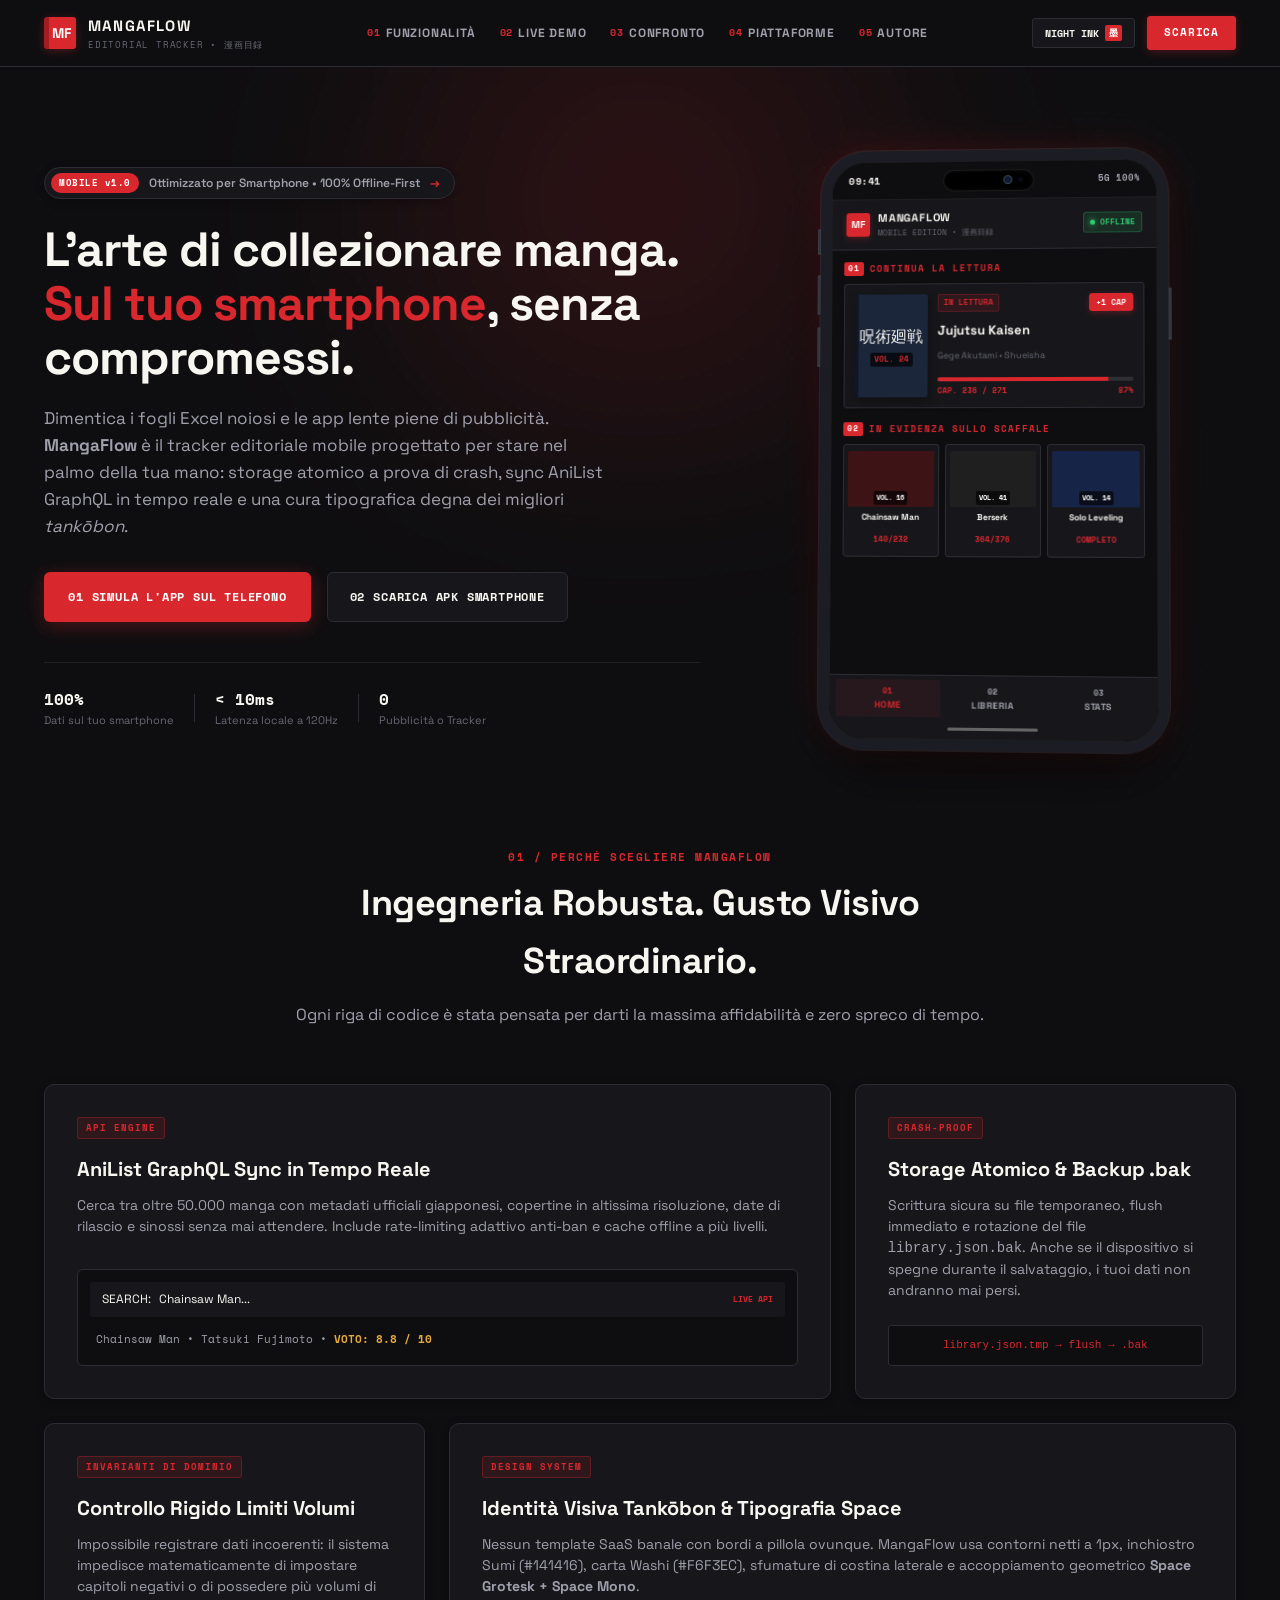
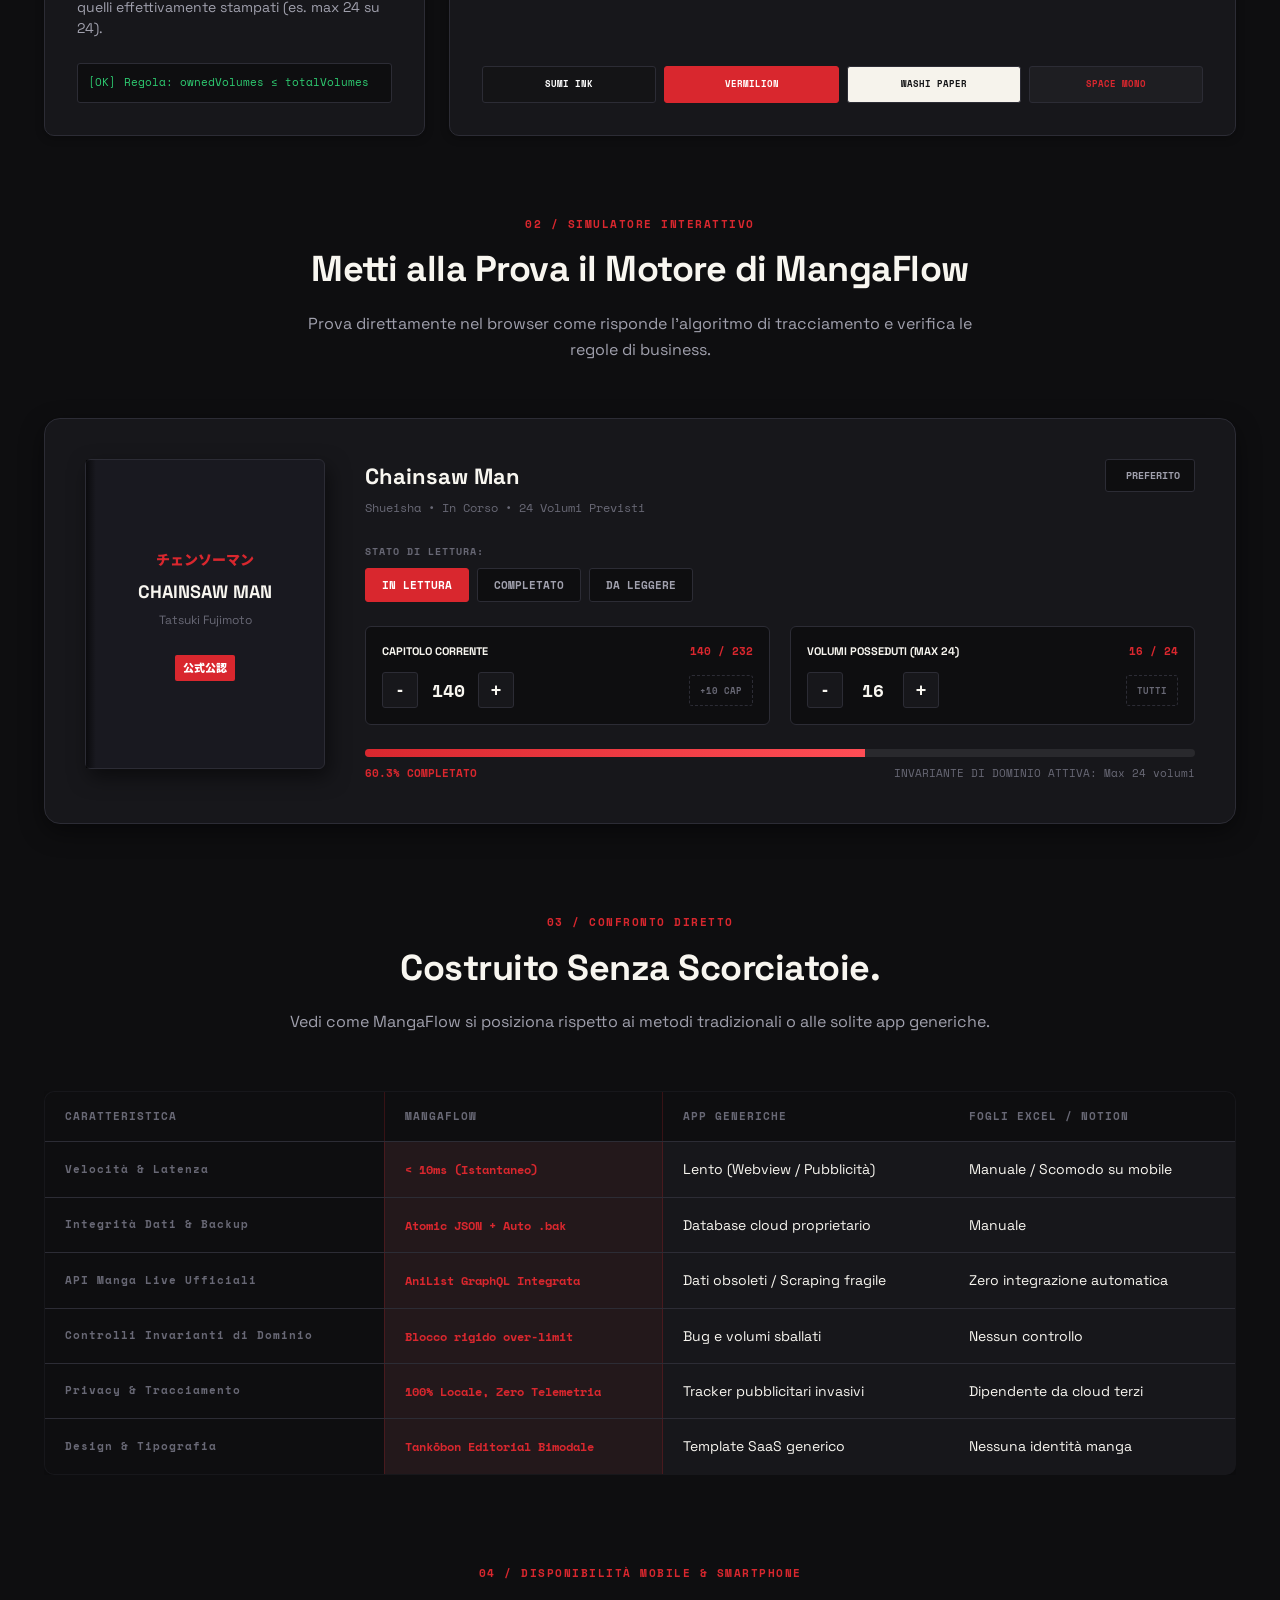
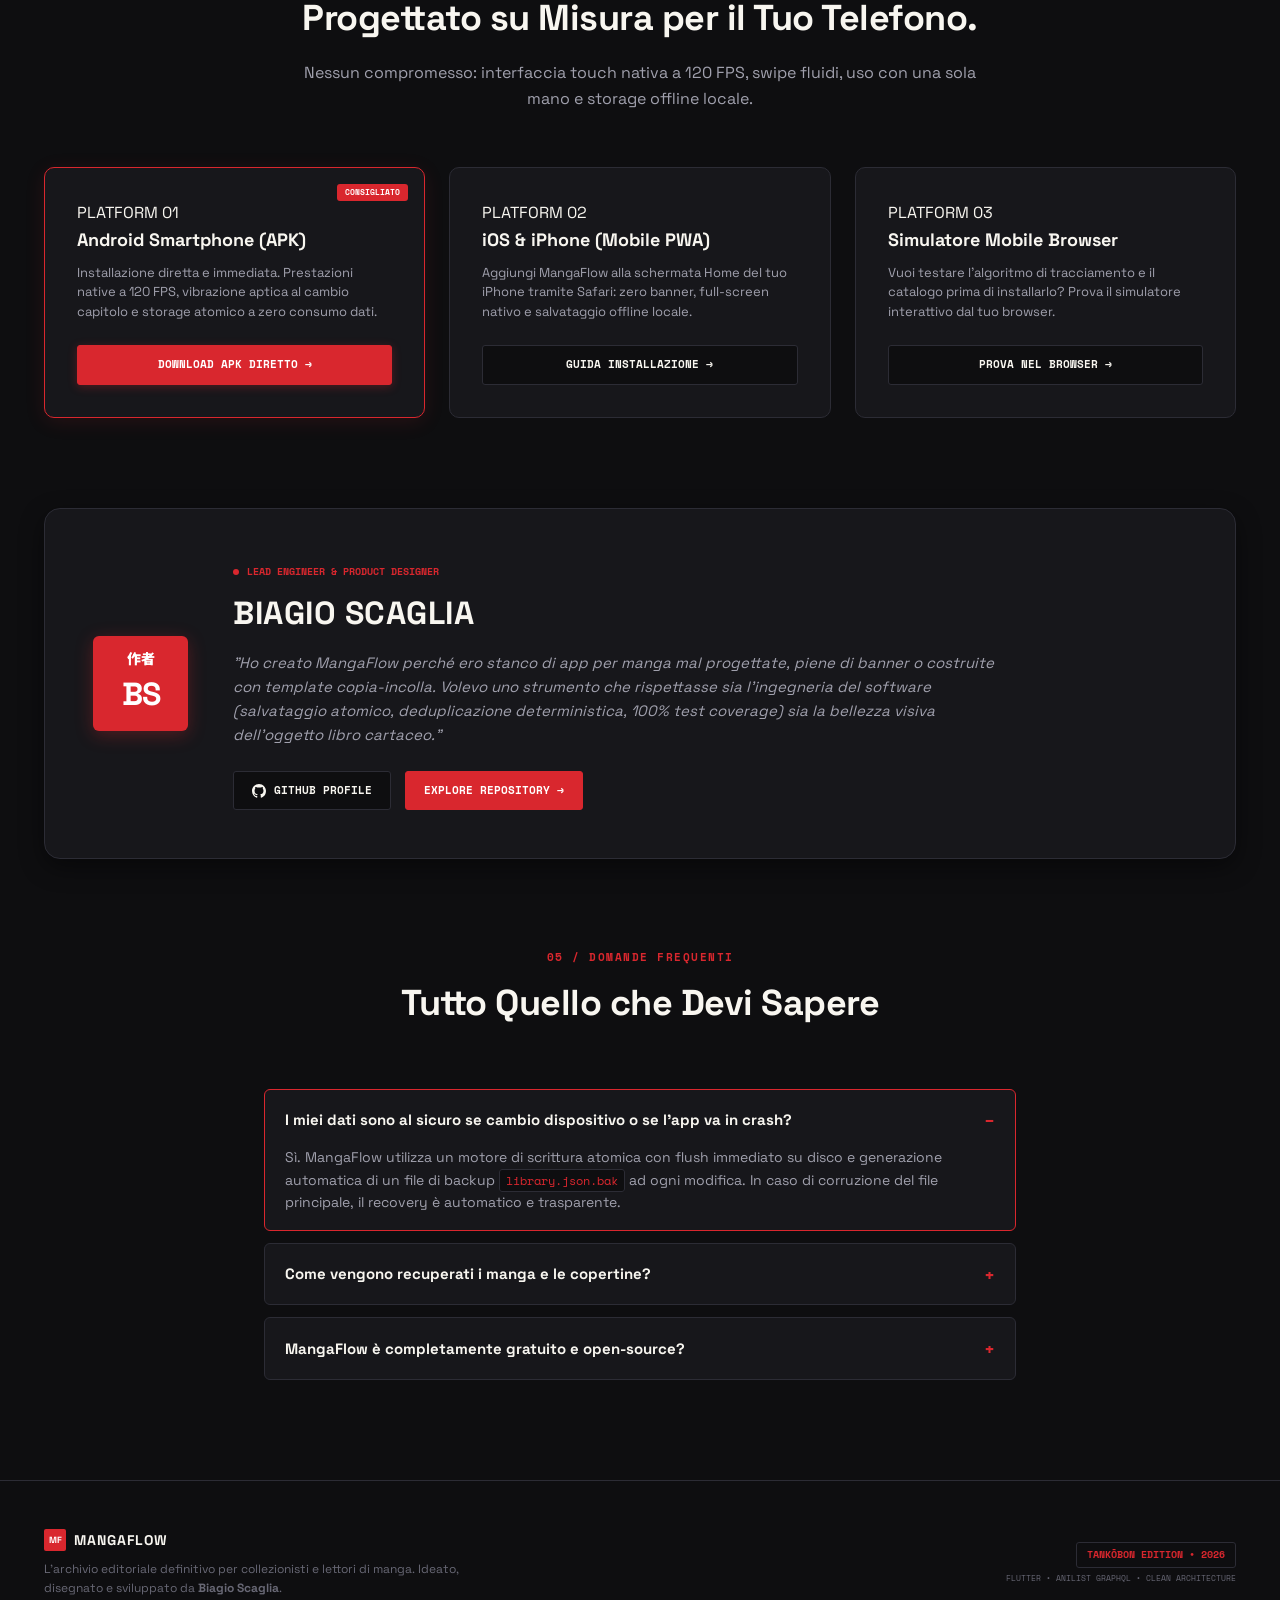
==== commit 35118ea6: "feat(seo): complete technical and on-page SEO optimization for MangaFlow" ====
--- a/landing/index.html
+++ b/landing/index.html
@@ -3,14 +3,133 @@
 <head>
   <meta charset="UTF-8">
   <meta name="viewport" content="width=device-width, initial-scale=1.0">
-  <title>MangaFlow — L'Archivio Editoriale Definitivo per Manga | by Biagio Scaglia</title>
-  <meta name="description" content="MangaFlow è l'app definitiva per collezionare e tracciare manga. Motore Flutter offline-first, storage atomico, sincronizzazione AniList live e design editoriale tankōbon. Creata da Biagio Scaglia.">
-  <meta name="keywords" content="Manga tracker, manga collection, AniList, Flutter, MangaFlow, Biagio Scaglia, tankobon, reading progress">
+  
+  <!-- Primary Meta SEO Tags -->
+  <title>MangaFlow — Tracker Editoriale Manga Offline-First per Smartphone | Biagio Scaglia</title>
+  <meta name="title" content="MangaFlow — Tracker Editoriale Manga Offline-First per Smartphone | Biagio Scaglia">
+  <meta name="description" content="MangaFlow è l'app manga tracker offline-first per smartphone. Gestione collezione tankōbon, storage atomico a prova di crash e sync AniList live in tempo reale. Creata da Biagio Scaglia.">
+  <meta name="keywords" content="manga tracker, tracking manga, lista manga, manga collection, manga library, gestione manga, progresso lettura manga, manga tracker italiano, AniList GraphQL, Flutter offline, Biagio Scaglia, tankobon">
+  <meta name="author" content="Biagio Scaglia">
+  <meta name="robots" content="index, follow, max-image-preview:large, max-snippet:-1, max-video-preview:-1">
+  <link rel="canonical" href="https://biagio-scaglia.github.io/manga-flow/">
+  
+  <!-- Mobile & Browser Appearance Meta -->
+  <meta name="theme-color" content="#0E0F12">
+  <meta name="color-scheme" content="dark light">
+  <meta name="apple-mobile-web-app-capable" content="yes">
+  <meta name="apple-mobile-web-app-status-bar-style" content="black-translucent">
+  <meta name="apple-mobile-web-app-title" content="MangaFlow">
+  <link rel="manifest" href="manifest.webmanifest">
+  
+  <!-- Favicon & Icons -->
+  <link rel="icon" type="image/png" href="assets/app_logo.png">
+  <link rel="apple-touch-icon" href="assets/app_logo.png">
+
+  <!-- Open Graph / Facebook / LinkedIn Protocol -->
+  <meta property="og:type" content="website">
+  <meta property="og:url" content="https://biagio-scaglia.github.io/manga-flow/">
+  <meta property="og:title" content="MangaFlow — Tracker Editoriale Manga Offline-First per Smartphone">
+  <meta property="og:description" content="Colleziona e traccia i tuoi manga con stile editoriale giapponese. Storage atomico locale, zero pubblicità, sync AniList in tempo reale. Creata da Biagio Scaglia.">
+  <meta property="og:image" content="https://biagio-scaglia.github.io/manga-flow/assets/og_image.png">
+  <meta property="og:image:width" content="512">
+  <meta property="og:image:height" content="512">
+  <meta property="og:image:type" content="image/png">
+  <meta property="og:image:alt" content="MangaFlow — Logo e Icona Ufficiale">
+  <meta property="og:site_name" content="MangaFlow">
+  <meta property="og:locale" content="it_IT">
+
+  <!-- Twitter / X Cards Meta -->
+  <meta name="twitter:card" content="summary_large_image">
+  <meta name="twitter:url" content="https://biagio-scaglia.github.io/manga-flow/">
+  <meta name="twitter:title" content="MangaFlow — Tracker Editoriale Manga Offline-First per Smartphone">
+  <meta name="twitter:description" content="Colleziona e traccia i tuoi manga con stile editoriale giapponese. Storage atomico locale, zero pubblicità e sync AniList.">
+  <meta name="twitter:image" content="https://biagio-scaglia.github.io/manga-flow/assets/og_image.png">
+  <meta name="twitter:creator" content="@biagioscaglia">
+
+  <!-- Performance: Resource Hints for Google Fonts -->
+  <link rel="dns-prefetch" href="https://fonts.googleapis.com">
+  <link rel="dns-prefetch" href="https://fonts.gstatic.com">
   <link rel="preconnect" href="https://fonts.googleapis.com">
   <link rel="preconnect" href="https://fonts.gstatic.com" crossorigin>
   <link href="https://fonts.googleapis.com/css2?family=Space+Grotesk:wght@400;500;600;700;900&family=Space+Mono:ital,wght@0,400;0,700;1,400&family=Noto+Sans+JP:wght@400;700;900&display=swap" rel="stylesheet">
+  
   <link rel="stylesheet" href="styles.css">
-  <link rel="icon" type="image/png" href="../assets/icons/app_logo.png">
+
+  <!-- Schema.org JSON-LD Structured Data -->
+  <script type="application/ld+json">
+  {
+    "@context": "https://schema.org",
+    "@graph": [
+      {
+        "@type": "SoftwareApplication",
+        "@id": "https://biagio-scaglia.github.io/manga-flow/#software",
+        "name": "MangaFlow",
+        "operatingSystem": "Android, iOS, Web",
+        "applicationCategory": "EntertainmentApplication",
+        "description": "L'archivio editoriale e manga tracker offline-first per smartphone. Sincronizzazione AniList live, storage atomico crash-proof e design tankōbon.",
+        "url": "https://biagio-scaglia.github.io/manga-flow/",
+        "image": "https://biagio-scaglia.github.io/manga-flow/assets/og_image.png",
+        "inLanguage": "it",
+        "author": {
+          "@type": "Person",
+          "name": "Biagio Scaglia",
+          "url": "https://github.com/biagio-scaglia"
+        },
+        "offers": {
+          "@type": "Offer",
+          "price": "0",
+          "priceCurrency": "EUR",
+          "availability": "https://schema.org/InStock"
+        }
+      },
+      {
+        "@type": "WebApplication",
+        "@id": "https://biagio-scaglia.github.io/manga-flow/#webapp",
+        "name": "MangaFlow Web Simulator",
+        "url": "https://biagio-scaglia.github.io/manga-flow/",
+        "applicationCategory": "UtilitiesApplication",
+        "browserRequirements": "Requires JavaScript. Requires HTML5.",
+        "author": {
+          "@type": "Person",
+          "name": "Biagio Scaglia"
+        }
+      },
+      {
+        "@type": "FAQPage",
+        "@id": "https://biagio-scaglia.github.io/manga-flow/#faq",
+        "mainEntity": [
+          {
+            "@type": "Question",
+            "name": "I miei dati sono al sicuro se cambio dispositivo o se l'app va in crash?",
+            "acceptedAnswer": {
+              "@type": "Answer",
+              "text": "Sì. MangaFlow utilizza un motore di scrittura atomica con flush immediato su disco e generazione automatica di un file di backup library.json.bak ad ogni modifica. In caso di corruzione del file principale, il recovery è automatico e trasparente."
+            }
+          },
+          {
+            "@type": "Question",
+            "name": "Come vengono recuperati i manga e le copertine?",
+            "acceptedAnswer": {
+              "@type": "Answer",
+              "text": "I dati provengono direttamente dall'API ufficiale GraphQL di AniList. L'app include una gestione intelligente delle connessioni offline e fallback grafici editoriali in caso di assenza di rete."
+            }
+          },
+          {
+            "@type": "Question",
+            "name": "MangaFlow è completamente gratuito e open-source?",
+            "acceptedAnswer": {
+              "@type": "Answer",
+              "text": "Sì, l'intero codice sorgente è rilasciato su GitHub sotto licenza open-source e non contiene acquisti in-app o pubblicità."
+            }
+          }
+        ]
+      }
+    ]
+  }
+  </script>
+
+  <!-- Non-blocking JavaScript Load -->
+  <script src="app.js" defer></script>
 </head>
 <body>
 
@@ -19,10 +138,10 @@
   <div class="manga-halftone-overlay" aria-hidden="true"></div>
 
   <!-- STICKY CONVERSION NAVBAR -->
-  <header class="editorial-header">
+  <header class="editorial-header" role="banner">
     <div class="header-inner">
-      <a href="#" class="brand-group">
-        <div class="brand-hanko">
+      <a href="#" class="brand-group" aria-label="MangaFlow Home - Tracker Editoriale">
+        <div class="brand-hanko" aria-hidden="true">
           <span class="spine-line"></span>
           <span class="brand-mf">MF</span>
         </div>
@@ -41,30 +160,30 @@
       </nav>
 
       <div class="header-actions">
-        <button id="theme-toggle" class="theme-toggle-btn" aria-label="Cambia tema chiaro/scuro">
+        <button id="theme-toggle" class="theme-toggle-btn" type="button" aria-label="Cambia tema chiaro/scuro">
           <span class="theme-mode-text">NIGHT INK</span>
-          <span class="theme-icon-box">墨</span>
+          <span class="theme-icon-box" aria-hidden="true">墨</span>
         </button>
-        <a href="#platforms" class="btn-nav-download">
+        <a href="#platforms" class="btn-nav-download" aria-label="Scarica MangaFlow per smartphone">
           SCARICA
         </a>
       </div>
     </div>
   </header>
 
-  <main>
+  <main id="main-content">
     <!-- HERO SECTION: THE MASTERPIECE -->
-    <section class="hero-section">
+    <section class="hero-section" aria-labelledby="hero-main-title">
       <div class="hero-container">
         
         <div class="hero-content">
           <div class="announcement-pill">
             <span class="pill-badge">MOBILE v1.0</span>
             <span class="pill-text">Ottimizzato per Smartphone &bull; 100% Offline-First</span>
-            <span class="pill-arrow">&rarr;</span>
-          </div>
-
-          <h1 class="hero-headline">
+            <span class="pill-arrow" aria-hidden="true">&rarr;</span>
+          </div>
+
+          <h1 id="hero-main-title" class="hero-headline">
             L'arte di collezionare manga.<br>
             <span class="highlight-vermilion">Sul tuo smartphone</span>, senza compromessi.
           </h1>
@@ -74,28 +193,28 @@
           </p>
 
           <div class="hero-cta-box">
-            <a href="#demo" class="btn-primary-glow">
+            <a href="#demo" class="btn-primary-glow" aria-label="Simula MangaFlow nel browser">
               <span class="btn-index-badge">01</span>
               <span>SIMULA L'APP SUL TELEFONO</span>
             </a>
-            <a href="https://github.com/biagio-scaglia/manga-flow/releases" target="_blank" rel="noopener noreferrer" class="btn-secondary-outline">
+            <a href="https://github.com/biagio-scaglia/manga-flow/releases" target="_blank" rel="noopener noreferrer" class="btn-secondary-outline" aria-label="Scarica il pacchetto APK per smartphone da GitHub">
               <span class="btn-index-badge">02</span>
               <span>SCARICA APK SMARTPHONE</span>
             </a>
           </div>
 
           <!-- Trust Proof Signals -->
-          <div class="hero-trust-bar">
+          <div class="hero-trust-bar" role="region" aria-label="Indicatori di affidabilità">
             <div class="trust-item">
               <span class="trust-num">100%</span>
               <span class="trust-lbl">Dati sul tuo smartphone</span>
             </div>
-            <div class="trust-divider"></div>
+            <div class="trust-divider" aria-hidden="true"></div>
             <div class="trust-item">
               <span class="trust-num">&lt; 10ms</span>
               <span class="trust-lbl">Latenza locale a 120Hz</span>
             </div>
-            <div class="trust-divider"></div>
+            <div class="trust-divider" aria-hidden="true"></div>
             <div class="trust-item">
               <span class="trust-num">0</span>
               <span class="trust-lbl">Pubblicità o Tracker</span>
@@ -104,7 +223,7 @@
         </div>
 
         <!-- HERO INTERACTIVE SMARTPHONE FRAME SIMULATOR -->
-        <div class="hero-mockup-wrapper">
+        <div class="hero-mockup-wrapper" aria-label="Simulatore smartphone di MangaFlow">
           <div class="smartphone-chassis">
             <!-- Hardware Buttons Simulation -->
             <div class="phone-btn phone-btn-power" aria-hidden="true"></div>
@@ -114,7 +233,7 @@
 
             <div class="phone-inner-bezel">
               <!-- Phone Status Bar with Dynamic Island -->
-              <div class="phone-status-bar">
+              <div class="phone-status-bar" aria-hidden="true">
                 <span class="phone-clock">09:41</span>
                 <div class="phone-dynamic-island">
                   <span class="island-camera"></span>
@@ -131,20 +250,20 @@
                 <!-- Phone App Header -->
                 <div class="phone-app-header">
                   <div class="phone-app-brand">
-                    <span class="phone-brand-hanko">MF</span>
+                    <span class="phone-brand-hanko" aria-hidden="true">MF</span>
                     <div>
                       <div class="phone-brand-title">MANGAFLOW</div>
                       <div class="phone-brand-sub">MOBILE EDITION &bull; 漫画目録</div>
                     </div>
                   </div>
                   <div class="phone-header-badge">
-                    <span class="phone-live-dot"></span>
+                    <span class="phone-live-dot" aria-hidden="true"></span>
                     <span>OFFLINE</span>
                   </div>
                 </div>
 
                 <!-- Dynamic Viewport inside Smartphone -->
-                <div id="mock-view-container" class="phone-viewport">
+                <div id="mock-view-container" class="phone-viewport" role="region" aria-label="Schermata dell'app">
                   <!-- VIEW 1: HOME (Default) -->
                   <div class="mock-screen-panel active" id="panel-home">
                     <div class="phone-section-label">
@@ -153,8 +272,8 @@
                     </div>
                     
                     <!-- Featured Manga Touch Card -->
-                    <div class="phone-manga-card">
-                      <div class="phone-card-cover jujutsu">
+                    <article class="phone-manga-card" aria-label="Scheda lettura in corso Jujutsu Kaisen">
+                      <div class="phone-card-cover jujutsu" aria-hidden="true">
                         <div class="phone-spine-strip"></div>
                         <span class="cover-kanji">呪術廻戦</span>
                         <span class="phone-vol-tag">VOL. 24</span>
@@ -162,11 +281,11 @@
                       <div class="phone-card-content">
                         <div class="phone-card-meta">
                           <span class="phone-status-tag">IN LETTURA</span>
-                          <button id="phone-quick-stepper" class="phone-step-btn" title="Simula tocco: avanza capitolo">+1 CAP</button>
-                        </div>
-                        <h4 class="phone-manga-title">Jujutsu Kaisen</h4>
+                          <button id="phone-quick-stepper" class="phone-step-btn" type="button" aria-label="Simula tocco: avanza di un capitolo">+1 CAP</button>
+                        </div>
+                        <h2 class="phone-manga-title">Jujutsu Kaisen</h2>
                         <p class="phone-manga-author">Gege Akutami &bull; Shueisha</p>
-                        <div class="phone-progress-wrap">
+                        <div class="phone-progress-wrap" aria-label="Progresso capitoli 87%">
                           <div class="phone-track">
                             <div id="phone-fill-bar" class="phone-fill" style="width: 87%;"></div>
                           </div>
@@ -176,7 +295,7 @@
                           </div>
                         </div>
                       </div>
-                    </div>
+                    </article>
 
                     <!-- Shelf Grid on Mobile -->
                     <div class="phone-section-label sub">
@@ -185,21 +304,21 @@
                     </div>
                     <div class="phone-shelf-grid">
                       <div class="phone-mini-item">
-                        <div class="mini-cover-ph csm">
+                        <div class="mini-cover-ph csm" aria-hidden="true">
                           <span class="mini-ph-vol">VOL. 16</span>
                         </div>
                         <span class="mini-ph-name">Chainsaw Man</span>
                         <span class="mini-ph-prog">140/232</span>
                       </div>
                       <div class="phone-mini-item">
-                        <div class="mini-cover-ph berserk">
+                        <div class="mini-cover-ph berserk" aria-hidden="true">
                           <span class="mini-ph-vol">VOL. 41</span>
                         </div>
                         <span class="mini-ph-name">Berserk</span>
                         <span class="mini-ph-prog">364/376</span>
                       </div>
                       <div class="phone-mini-item">
-                        <div class="mini-cover-ph solo">
+                        <div class="mini-cover-ph solo" aria-hidden="true">
                           <span class="mini-ph-vol">VOL. 14</span>
                         </div>
                         <span class="mini-ph-name">Solo Leveling</span>
@@ -214,14 +333,14 @@
                       <span class="sec-idx">02</span>
                       <span>COLLEZIONE PERSONALE (34)</span>
                     </div>
-                    <div class="phone-chips-row">
+                    <div class="phone-chips-row" role="tablist" aria-label="Filtri catalogo">
                       <span class="ph-chip active">TUTTI (34)</span>
                       <span class="ph-chip">IN LETTURA (8)</span>
                       <span class="ph-chip">COMPLETI (22)</span>
                     </div>
                     <div class="phone-lib-list">
                       <div class="phone-lib-entry">
-                        <div class="entry-indicator comp"></div>
+                        <div class="entry-indicator comp" aria-hidden="true"></div>
                         <div class="entry-main">
                           <strong>Monster</strong>
                           <span>18 / 18 Volumi &bull; Naoki Urasawa</span>
@@ -229,7 +348,7 @@
                         <span class="entry-tag comp">COMPLETO</span>
                       </div>
                       <div class="phone-lib-entry">
-                        <div class="entry-indicator read"></div>
+                        <div class="entry-indicator read" aria-hidden="true"></div>
                         <div class="entry-main">
                           <strong>Dandadan</strong>
                           <span>Vol. 12 &bull; Yukinobu Tatsu</span>
@@ -237,7 +356,7 @@
                         <span class="entry-tag read">CAP. 128</span>
                       </div>
                       <div class="phone-lib-entry">
-                        <div class="entry-indicator read"></div>
+                        <div class="entry-indicator read" aria-hidden="true"></div>
                         <div class="entry-main">
                           <strong>20th Century Boys</strong>
                           <span>Vol. 11 &bull; Naoki Urasawa</span>
@@ -245,7 +364,7 @@
                         <span class="entry-tag read">CAP. 94</span>
                       </div>
                       <div class="phone-lib-entry">
-                        <div class="entry-indicator read"></div>
+                        <div class="entry-indicator read" aria-hidden="true"></div>
                         <div class="entry-main">
                           <strong>Sakamoto Days</strong>
                           <span>Vol. 08 &bull; Yuto Suzuki</span>
@@ -288,15 +407,15 @@
 
                 <!-- Native Mobile Bottom Navigation Bar in Phone -->
                 <nav class="phone-bottom-nav" aria-label="Navigazione interna smartphone">
-                  <button class="mock-tab phone-nav-item active" data-mock-screen="home">
+                  <button class="mock-tab phone-nav-item active" data-mock-screen="home" type="button" aria-label="Schermata Home">
                     <span class="ph-tab-num">01</span>
                     <span class="ph-tab-txt">HOME</span>
                   </button>
-                  <button class="mock-tab phone-nav-item" data-mock-screen="library">
+                  <button class="mock-tab phone-nav-item" data-mock-screen="library" type="button" aria-label="Schermata Libreria">
                     <span class="ph-tab-num">02</span>
                     <span class="ph-tab-txt">LIBRERIA</span>
                   </button>
-                  <button class="mock-tab phone-nav-item" data-mock-screen="stats">
+                  <button class="mock-tab phone-nav-item" data-mock-screen="stats" type="button" aria-label="Schermata Statistiche">
                     <span class="ph-tab-num">03</span>
                     <span class="ph-tab-txt">STATS</span>
                   </button>
@@ -315,22 +434,22 @@
     </section>
 
     <!-- BENTO GRID: COMMERCIAL GRADE ARCHITECTURE -->
-    <section id="features" class="section-container">
+    <section id="features" class="section-container" aria-labelledby="features-main-title">
       <div class="section-heading-centered">
         <span class="section-kicker">01 / PERCHÉ SCEGLIERE MANGAFLOW</span>
-        <h2 class="section-main-title">Ingegneria Robusta. Gusto Visivo Straordinario.</h2>
+        <h2 id="features-main-title" class="section-main-title">Ingegneria Robusta. Gusto Visivo Straordinario.</h2>
         <p class="section-main-sub">Ogni riga di codice è stata pensata per darti la massima affidabilità e zero spreco di tempo.</p>
       </div>
 
       <div class="bento-grid">
         <!-- BENTO CARD 1: LARGE HERO FEATURE (AniList GraphQL Engine) -->
-        <div class="bento-card bento-col-2 bento-hero">
+        <article class="bento-card bento-col-2 bento-hero">
           <div class="bento-badge">API ENGINE</div>
           <h3 class="bento-title">AniList GraphQL Sync in Tempo Reale</h3>
           <p class="bento-desc">
             Cerca tra oltre 50.000 manga con metadati ufficiali giapponesi, copertine in altissima risoluzione, date di rilascio e sinossi senza mai attendere. Include rate-limiting adattivo anti-ban e cache offline a più livelli.
           </p>
-          <div class="bento-visual-search">
+          <div class="bento-visual-search" aria-label="Esempio ricerca API AniList">
             <div class="search-bar-mock">
               <span class="search-tag-index">SEARCH:</span>
               <span class="search-text">Chainsaw Man...</span>
@@ -340,10 +459,10 @@
               <span>Chainsaw Man</span> &bull; <span>Tatsuki Fujimoto</span> &bull; <span class="score">VOTO: 8.8 / 10</span>
             </div>
           </div>
-        </div>
+        </article>
 
         <!-- BENTO CARD 2: Atomic Storage & Recovery -->
-        <div class="bento-card">
+        <article class="bento-card">
           <div class="bento-badge">CRASH-PROOF</div>
           <h3 class="bento-title">Storage Atomico &amp; Backup .bak</h3>
           <p class="bento-desc">
@@ -352,10 +471,10 @@
           <div class="code-pill-preview">
             <code>library.json.tmp &rarr; flush &rarr; .bak</code>
           </div>
-        </div>
+        </article>
 
         <!-- BENTO CARD 3: Invariant Enforcement -->
-        <div class="bento-card">
+        <article class="bento-card">
           <div class="bento-badge">INVARIANTI DI DOMINIO</div>
           <h3 class="bento-title">Controllo Rigido Limiti Volumi</h3>
           <p class="bento-desc">
@@ -365,39 +484,39 @@
             <span class="check-index">[OK]</span>
             <span>Regola: ownedVolumes &le; totalVolumes</span>
           </div>
-        </div>
+        </article>
 
         <!-- BENTO CARD 4: Japanese Editorial Design -->
-        <div class="bento-card bento-col-2">
+        <article class="bento-card bento-col-2">
           <div class="bento-badge">DESIGN SYSTEM</div>
           <h3 class="bento-title">Identità Visiva Tankōbon &amp; Tipografia Space</h3>
           <p class="bento-desc">
             Nessun template SaaS banale con bordi a pillola ovunque. MangaFlow usa contorni netti a 1px, inchiostro Sumi (#141416), carta Washi (#F6F3EC), sfumature di costina laterale e accoppiamento geometrico <strong>Space Grotesk + Space Mono</strong>.
           </p>
-          <div class="design-preview-strip">
+          <div class="design-preview-strip" aria-label="Palette cromatica editoriale">
             <div class="strip-swatch s1">SUMI INK</div>
             <div class="strip-swatch s2">VERMILION</div>
             <div class="strip-swatch s3">WASHI PAPER</div>
             <div class="strip-swatch s4">SPACE MONO</div>
           </div>
-        </div>
+        </article>
       </div>
     </section>
 
     <!-- LIVE INTERACTIVE TRACKER SANDBOX -->
-    <section id="demo" class="section-container">
+    <section id="demo" class="section-container" aria-labelledby="demo-main-title">
       <div class="section-heading-centered">
         <span class="section-kicker">02 / SIMULATORE INTERATTIVO</span>
-        <h2 class="section-main-title">Metti alla Prova il Motore di MangaFlow</h2>
+        <h2 id="demo-main-title" class="section-main-title">Metti alla Prova il Motore di MangaFlow</h2>
         <p class="section-main-sub">Prova direttamente nel browser come risponde l'algoritmo di tracciamento e verifica le regole di business.</p>
       </div>
 
       <div class="interactive-sandbox">
-        <div class="sandbox-manga-showcase">
+        <div class="sandbox-manga-showcase" aria-label="Copertina Chainsaw Man">
           <div class="sandbox-cover">
             <div class="sandbox-spine"></div>
             <div class="sandbox-cover-content">
-              <span class="sb-kanji">チェンソーマン</span>
+              <span class="sb-kanji" aria-hidden="true">チェンソーマン</span>
               <span class="sb-title">CHAINSAW MAN</span>
               <span class="sb-author">Tatsuki Fujimoto</span>
               <span class="sb-seal">公式公認</span>
@@ -411,19 +530,19 @@
               <span class="sb-manga-name">Chainsaw Man</span>
               <span class="sb-meta">Shueisha &bull; In Corso &bull; 24 Volumi Previsti</span>
             </div>
-            <button id="btn-toggle-fav" class="btn-fav-stamp" aria-label="Aggiungi ai preferiti">
-              <span id="fav-status-dot" class="fav-dot"></span>
+            <button id="btn-toggle-fav" class="btn-fav-stamp" type="button" aria-label="Aggiungi o rimuovi dai preferiti">
+              <span id="fav-status-dot" class="fav-dot" aria-hidden="true"></span>
               <span id="fav-label">PREFERITO</span>
             </button>
           </div>
 
           <!-- Status Selector -->
           <div class="control-group">
-            <label class="control-label">STATO DI LETTURA:</label>
-            <div class="status-button-bar">
-              <button class="sb-status-btn active" data-sb-status="reading">IN LETTURA</button>
-              <button class="sb-status-btn" data-sb-status="completed">COMPLETATO</button>
-              <button class="sb-status-btn" data-sb-status="plan">DA LEGGERE</button>
+            <label class="control-label" id="lbl-status-select">STATO DI LETTURA:</label>
+            <div class="status-button-bar" role="group" aria-labelledby="lbl-status-select">
+              <button class="sb-status-btn active" data-sb-status="reading" type="button">IN LETTURA</button>
+              <button class="sb-status-btn" data-sb-status="completed" type="button">COMPLETATO</button>
+              <button class="sb-status-btn" data-sb-status="plan" type="button">DA LEGGERE</button>
             </div>
           </div>
 
@@ -435,10 +554,10 @@
                 <span id="sb-ch-ratio" class="st-ratio">140 / 232</span>
               </div>
               <div class="st-actions">
-                <button id="sb-ch-minus" class="st-btn">-</button>
+                <button id="sb-ch-minus" class="st-btn" type="button" aria-label="Diminuisci capitolo letto">-</button>
                 <span id="sb-ch-val" class="st-number">140</span>
-                <button id="sb-ch-plus" class="st-btn">+</button>
-                <button id="sb-ch-jump" class="st-jump">+10 CAP</button>
+                <button id="sb-ch-plus" class="st-btn" type="button" aria-label="Aumenta capitolo letto">+</button>
+                <button id="sb-ch-jump" class="st-jump" type="button" aria-label="Avanza di 10 capitoli">+10 CAP</button>
               </div>
             </div>
 
@@ -448,17 +567,17 @@
                 <span id="sb-vol-ratio" class="st-ratio">16 / 24</span>
               </div>
               <div class="st-actions">
-                <button id="sb-vol-minus" class="st-btn">-</button>
+                <button id="sb-vol-minus" class="st-btn" type="button" aria-label="Diminuisci volumi posseduti">-</button>
                 <span id="sb-vol-val" class="st-number">16</span>
-                <button id="sb-vol-plus" class="st-btn">+</button>
-                <button id="sb-vol-all" class="st-jump">TUTTI</button>
+                <button id="sb-vol-plus" class="st-btn" type="button" aria-label="Aumenta volumi posseduti">+</button>
+                <button id="sb-vol-all" class="st-jump" type="button" aria-label="Segna tutti i volumi come posseduti">TUTTI</button>
               </div>
             </div>
           </div>
 
           <!-- Progress Visual -->
           <div class="sandbox-progress-panel">
-            <div class="sb-progress-bar-bg">
+            <div class="sb-progress-bar-bg" aria-hidden="true">
               <div id="sb-progress-bar-fill" class="sb-progress-bar-fill" style="width: 60.3%;"></div>
             </div>
             <div class="sb-progress-meta">
@@ -471,56 +590,57 @@
     </section>
 
     <!-- COMPARISON MATRIX: WHY MANGAFLOW WINS -->
-    <section id="comparison" class="section-container">
+    <section id="comparison" class="section-container" aria-labelledby="comparison-main-title">
       <div class="section-heading-centered">
         <span class="section-kicker">03 / CONFRONTO DIRETTO</span>
-        <h2 class="section-main-title">Costruito Senza Scorciatoie.</h2>
+        <h2 id="comparison-main-title" class="section-main-title">Costruito Senza Scorciatoie.</h2>
         <p class="section-main-sub">Vedi come MangaFlow si posiziona rispetto ai metodi tradizionali o alle solite app generiche.</p>
       </div>
 
       <div class="table-responsive-wrapper">
         <table class="comparison-table">
+          <caption class="sr-only">Confronto tra MangaFlow, App Generiche e Fogli di Calcolo</caption>
           <thead>
             <tr>
-              <th>CARATTERISTICA</th>
-              <th class="col-highlight">MANGAFLOW</th>
-              <th>APP GENERICHE</th>
-              <th>FOGLI EXCEL / NOTION</th>
+              <th scope="col">CARATTERISTICA</th>
+              <th scope="col" class="col-highlight">MANGAFLOW</th>
+              <th scope="col">APP GENERICHE</th>
+              <th scope="col">FOGLI EXCEL / NOTION</th>
             </tr>
           </thead>
           <tbody>
             <tr>
-              <td><strong>Velocità &amp; Latenza</strong></td>
+              <th scope="row"><strong>Velocità &amp; Latenza</strong></th>
               <td class="col-highlight"><span class="badge-win">&lt; 10ms (Istantaneo)</span></td>
               <td>Lento (Webview / Pubblicità)</td>
               <td>Manuale / Scomodo su mobile</td>
             </tr>
             <tr>
-              <td><strong>Integrità Dati &amp; Backup</strong></td>
+              <th scope="row"><strong>Integrità Dati &amp; Backup</strong></th>
               <td class="col-highlight"><span class="badge-win">Atomic JSON + Auto .bak</span></td>
               <td>Database cloud proprietario</td>
               <td>Manuale</td>
             </tr>
             <tr>
-              <td><strong>API Manga Live Ufficiali</strong></td>
+              <th scope="row"><strong>API Manga Live Ufficiali</strong></th>
               <td class="col-highlight"><span class="badge-win">AniList GraphQL Integrata</span></td>
               <td>Dati obsoleti / Scraping fragile</td>
               <td>Zero integrazione automatica</td>
             </tr>
             <tr>
-              <td><strong>Controlli Invarianti di Dominio</strong></td>
+              <th scope="row"><strong>Controlli Invarianti di Dominio</strong></th>
               <td class="col-highlight"><span class="badge-win">Blocco rigido over-limit</span></td>
               <td>Bug e volumi sballati</td>
               <td>Nessun controllo</td>
             </tr>
             <tr>
-              <td><strong>Privacy &amp; Tracciamento</strong></td>
+              <th scope="row"><strong>Privacy &amp; Tracciamento</strong></th>
               <td class="col-highlight"><span class="badge-win">100% Locale, Zero Telemetria</span></td>
               <td>Tracker pubblicitari invasivi</td>
               <td>Dipendente da cloud terzi</td>
             </tr>
             <tr>
-              <td><strong>Design &amp; Tipografia</strong></td>
+              <th scope="row"><strong>Design &amp; Tipografia</strong></th>
               <td class="col-highlight"><span class="badge-win">Tankōbon Editorial Bimodale</span></td>
               <td>Template SaaS generico</td>
               <td>Nessuna identità manga</td>
@@ -531,66 +651,68 @@
     </section>
 
     <!-- PLATFORM & DOWNLOAD MATRIX -->
-    <section id="platforms" class="section-container">
+    <section id="platforms" class="section-container" aria-labelledby="platforms-main-title">
       <div class="section-heading-centered">
         <span class="section-kicker">04 / DISPONIBILITÀ MOBILE &amp; SMARTPHONE</span>
-        <h2 class="section-main-title">Progettato su Misura per il Tuo Telefono.</h2>
+        <h2 id="platforms-main-title" class="section-main-title">Progettato su Misura per il Tuo Telefono.</h2>
         <p class="section-main-sub">Nessun compromesso: interfaccia touch nativa a 120 FPS, swipe fluidi, uso con una sola mano e storage offline locale.</p>
       </div>
 
       <div class="platform-cards-grid">
-        <div class="platform-card highlight-border">
+        <article class="platform-card highlight-border">
           <div class="platform-badge">CONSIGLIATO</div>
           <div class="platform-stamp-num highlight">PLATFORM 01</div>
           <h3 class="platform-title">Android Smartphone (APK)</h3>
           <p class="platform-desc">Installazione diretta e immediata. Prestazioni native a 120 FPS, vibrazione aptica al cambio capitolo e storage atomico a zero consumo dati.</p>
-          <a href="https://github.com/biagio-scaglia/manga-flow/releases" target="_blank" rel="noopener noreferrer" class="btn-platform-action primary">DOWNLOAD APK DIRETTO &rarr;</a>
-        </div>
-
-        <div class="platform-card">
+          <a href="https://github.com/biagio-scaglia/manga-flow/releases" target="_blank" rel="noopener noreferrer" class="btn-platform-action primary" aria-label="Scarica il pacchetto APK Android da GitHub Releases">DOWNLOAD APK DIRETTO &rarr;</a>
+        </article>
+
+        <article class="platform-card">
           <div class="platform-stamp-num">PLATFORM 02</div>
           <h3 class="platform-title">iOS &amp; iPhone (Mobile PWA)</h3>
           <p class="platform-desc">Aggiungi MangaFlow alla schermata Home del tuo iPhone tramite Safari: zero banner, full-screen nativo e salvataggio offline locale.</p>
-          <a href="#demo" class="btn-platform-action">GUIDA INSTALLAZIONE &rarr;</a>
-        </div>
-
-        <div class="platform-card">
+          <a href="#demo" class="btn-platform-action" aria-label="Istruzioni per installazione PWA su iPhone">GUIDA INSTALLAZIONE &rarr;</a>
+        </article>
+
+        <article class="platform-card">
           <div class="platform-stamp-num">PLATFORM 03</div>
           <h3 class="platform-title">Simulatore Mobile Browser</h3>
           <p class="platform-desc">Vuoi testare l'algoritmo di tracciamento e il catalogo prima di installarlo? Prova il simulatore interattivo dal tuo browser.</p>
-          <a href="#demo" class="btn-platform-action">PROVA NEL BROWSER &rarr;</a>
-        </div>
+          <a href="#demo" class="btn-platform-action" aria-label="Prova il simulatore mobile nel browser">PROVA NEL BROWSER &rarr;</a>
+        </article>
       </div>
     </section>
 
     <!-- AUTHOR & ARCHITECT SPOTLIGHT -->
-    <section id="author" class="section-container">
+    <section id="author" class="section-container" aria-labelledby="author-main-title">
       <div class="author-master-card">
-        <div class="author-hanko-seal">
+        <div class="author-hanko-seal" aria-hidden="true">
           <span class="seal-kanji">作者</span>
           <span class="seal-initials">BS</span>
         </div>
 
         <div class="author-details-column">
           <div class="author-pill">
-            <span class="pill-dot"></span>
+            <span class="pill-dot" aria-hidden="true"></span>
             <span>LEAD ENGINEER &amp; PRODUCT DESIGNER</span>
           </div>
 
-          <h2 class="author-full-name">BIAGIO SCAGLIA</h2>
+          <h2 id="author-main-title" class="author-full-name">BIAGIO SCAGLIA</h2>
           
-          <p class="author-statement">
-            <em>"Ho creato MangaFlow perché ero stanco di app per manga mal progettate, piene di banner o costruite con template copia-incolla. Volevo uno strumento che rispettasse sia l'ingegneria del software (salvataggio atomico, deduplicazione deterministica, 100% test coverage) sia la bellezza visiva dell'oggetto libro cartaceo."</em>
-          </p>
+          <blockquote class="author-statement">
+            <p>
+              <em>"Ho creato MangaFlow perché ero stanco di app per manga mal progettate, piene di banner o costruite con template copia-incolla. Volevo uno strumento che rispettasse sia l'ingegneria del software (salvataggio atomico, deduplicazione deterministica, 100% test coverage) sia la bellezza visiva dell'oggetto libro cartaceo."</em>
+            </p>
+          </blockquote>
 
           <div class="author-actions-row">
-            <a href="https://github.com/biagio-scaglia" target="_blank" rel="noopener noreferrer" class="author-btn">
-              <svg class="gh-icon" viewBox="0 0 24 24" width="14" height="14" fill="currentColor">
+            <a href="https://github.com/biagio-scaglia" target="_blank" rel="noopener noreferrer" class="author-btn" aria-label="Visualizza il profilo GitHub di Biagio Scaglia">
+              <svg class="gh-icon" viewBox="0 0 24 24" width="14" height="14" fill="currentColor" aria-hidden="true">
                 <path d="M12 0C5.37 0 0 5.37 0 12c0 5.31 3.435 9.795 8.205 11.385.6.105.825-.255.825-.57 0-.285-.015-1.23-.015-2.235-3.015.555-3.795-.735-4.035-1.41-.135-.345-.72-1.41-1.23-1.695-.42-.225-1.02-.78-.015-.795.945-.015 1.62.87 1.845 1.23 1.08 1.815 2.805 1.305 3.495.99.105-.78.42-1.305.765-1.605-2.67-.3-5.46-1.335-5.46-5.925 0-1.305.465-2.385 1.23-3.225-.12-.3-.54-1.53.12-3.18 0 0 1.005-.315 3.3 1.23.96-.27 1.98-.405 3-.405s2.04.135 3 .405c2.295-1.56 3.3-1.23 3.3-1.23.66 1.65.24 2.88.12 3.18.765.84 1.23 1.905 1.23 3.225 0 4.605-2.805 5.625-5.475 5.925.435.375.81 1.095.81 2.22 0 1.605-.015 2.895-.015 3.3 0 .315.225.69.825.57A12.02 12.02 0 0024 12c0-6.63-5.37-12-12-12z"/>
               </svg>
               <span>GITHUB PROFILE</span>
             </a>
-            <a href="https://github.com/biagio-scaglia/manga-flow" target="_blank" rel="noopener noreferrer" class="author-btn primary">
+            <a href="https://github.com/biagio-scaglia/manga-flow" target="_blank" rel="noopener noreferrer" class="author-btn primary" aria-label="Esplora il repository open-source di MangaFlow su GitHub">
               <span>EXPLORE REPOSITORY &rarr;</span>
             </a>
           </div>
@@ -599,10 +721,10 @@
     </section>
 
     <!-- FAQ ACCORDION -->
-    <section class="section-container faq-section">
+    <section class="section-container faq-section" aria-labelledby="faq-main-title">
       <div class="section-heading-centered">
         <span class="section-kicker">05 / DOMANDE FREQUENTI</span>
-        <h2 class="section-main-title">Tutto Quello che Devi Sapere</h2>
+        <h2 id="faq-main-title" class="section-main-title">Tutto Quello che Devi Sapere</h2>
       </div>
 
       <div class="faq-accordion-list">
@@ -631,11 +753,11 @@
   </main>
 
   <!-- MASTER EDITORIAL FOOTER -->
-  <footer class="editorial-footer">
+  <footer class="editorial-footer" role="contentinfo">
     <div class="footer-inner">
       <div class="footer-left">
         <div class="footer-brand-row">
-          <span class="footer-hanko-box">MF</span>
+          <span class="footer-hanko-box" aria-hidden="true">MF</span>
           <span class="footer-brand-title">MANGAFLOW</span>
         </div>
         <p class="footer-mission">
@@ -645,13 +767,12 @@
 
       <div class="footer-right">
         <div class="footer-stamp-container">
-          <span class="stamp-chip">TANKŌBON EDITION &bull; 2026</span>
+          <span class="stamp-chip">TANKŌBON EDITION &bull; <time datetime="2026">2026</time></span>
           <span class="stamp-sub">FLUTTER &bull; ANILIST GRAPHQL &bull; CLEAN ARCHITECTURE</span>
         </div>
       </div>
     </div>
   </footer>
 
-  <script src="app.js"></script>
 </body>
 </html>
--- a/landing/styles.css
+++ b/landing/styles.css
@@ -69,6 +69,19 @@
   box-sizing: border-box;
   margin: 0;
   padding: 0;
+}
+
+/* Accessible Screen Reader Only Utility */
+.sr-only {
+  position: absolute;
+  width: 1px;
+  height: 1px;
+  padding: 0;
+  margin: -1px;
+  overflow: hidden;
+  clip: rect(0, 0, 0, 0);
+  white-space: nowrap;
+  border-width: 0;
 }
 
 html {
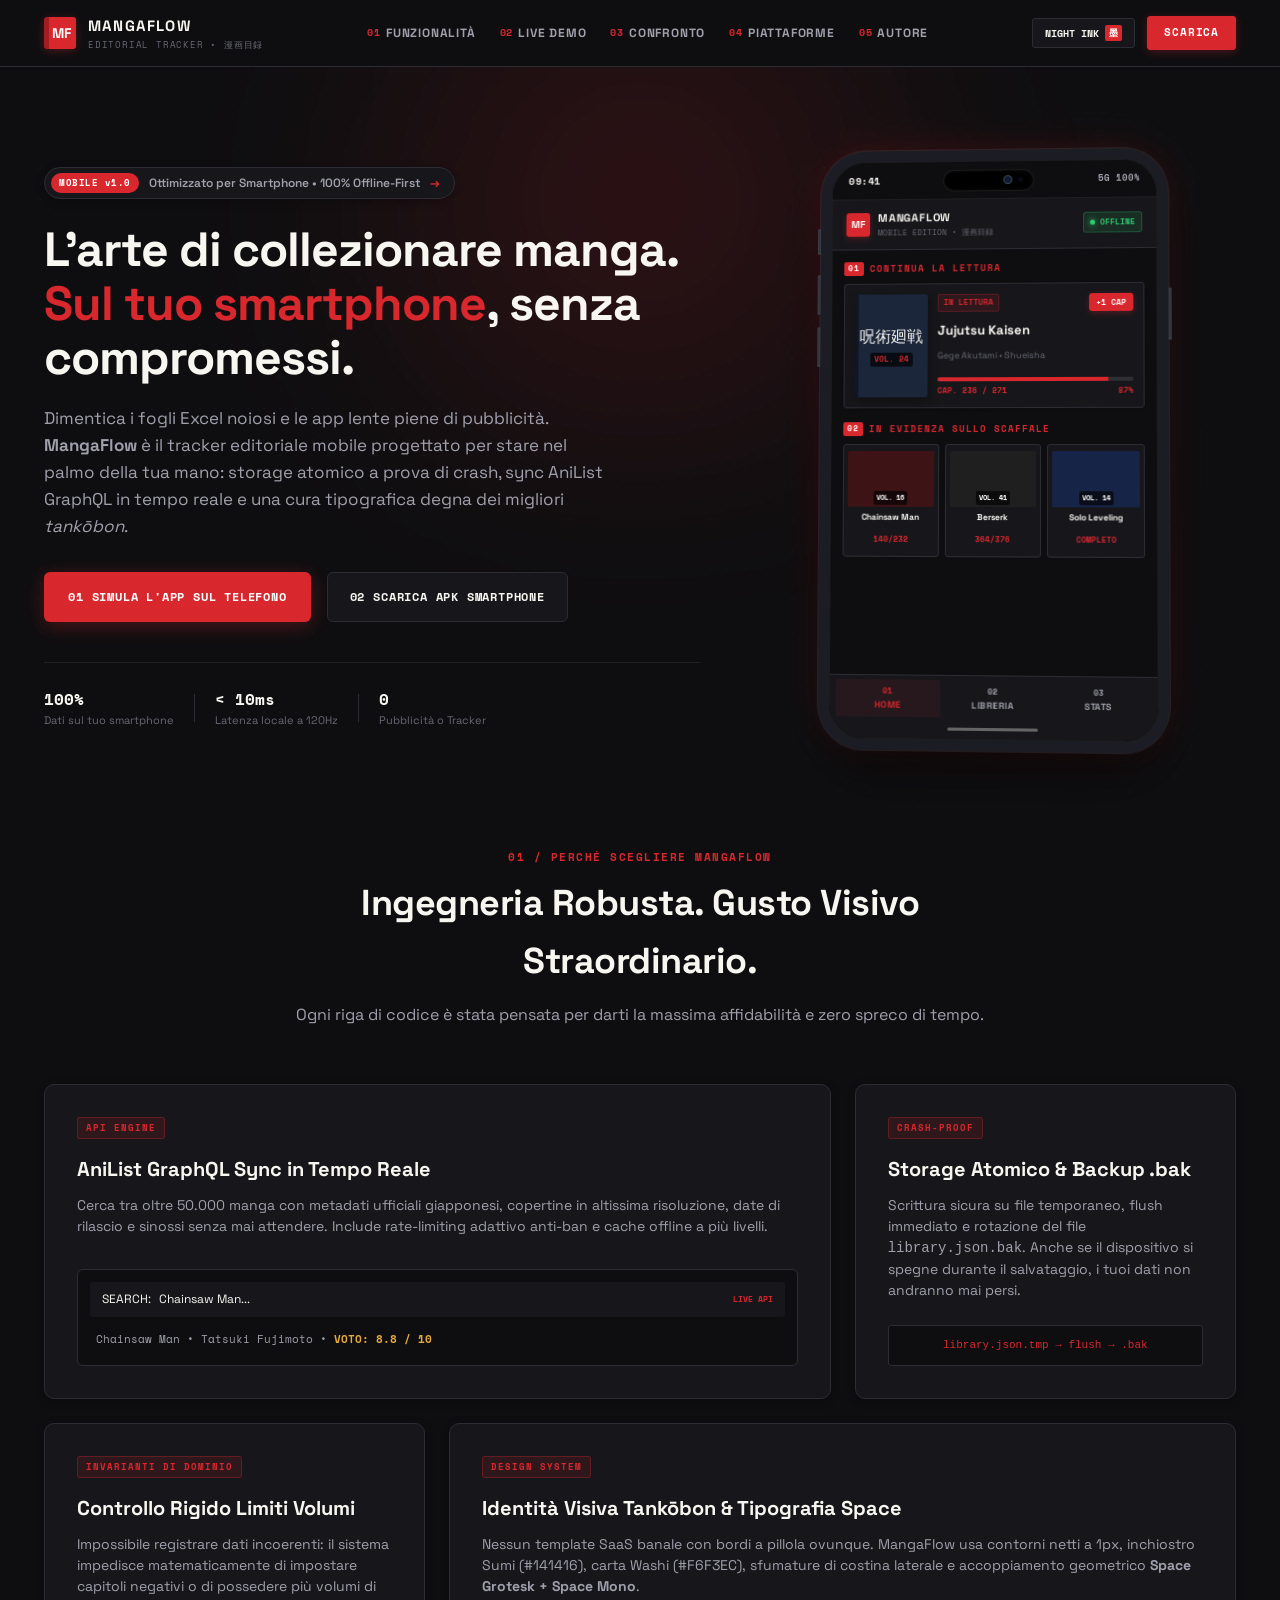
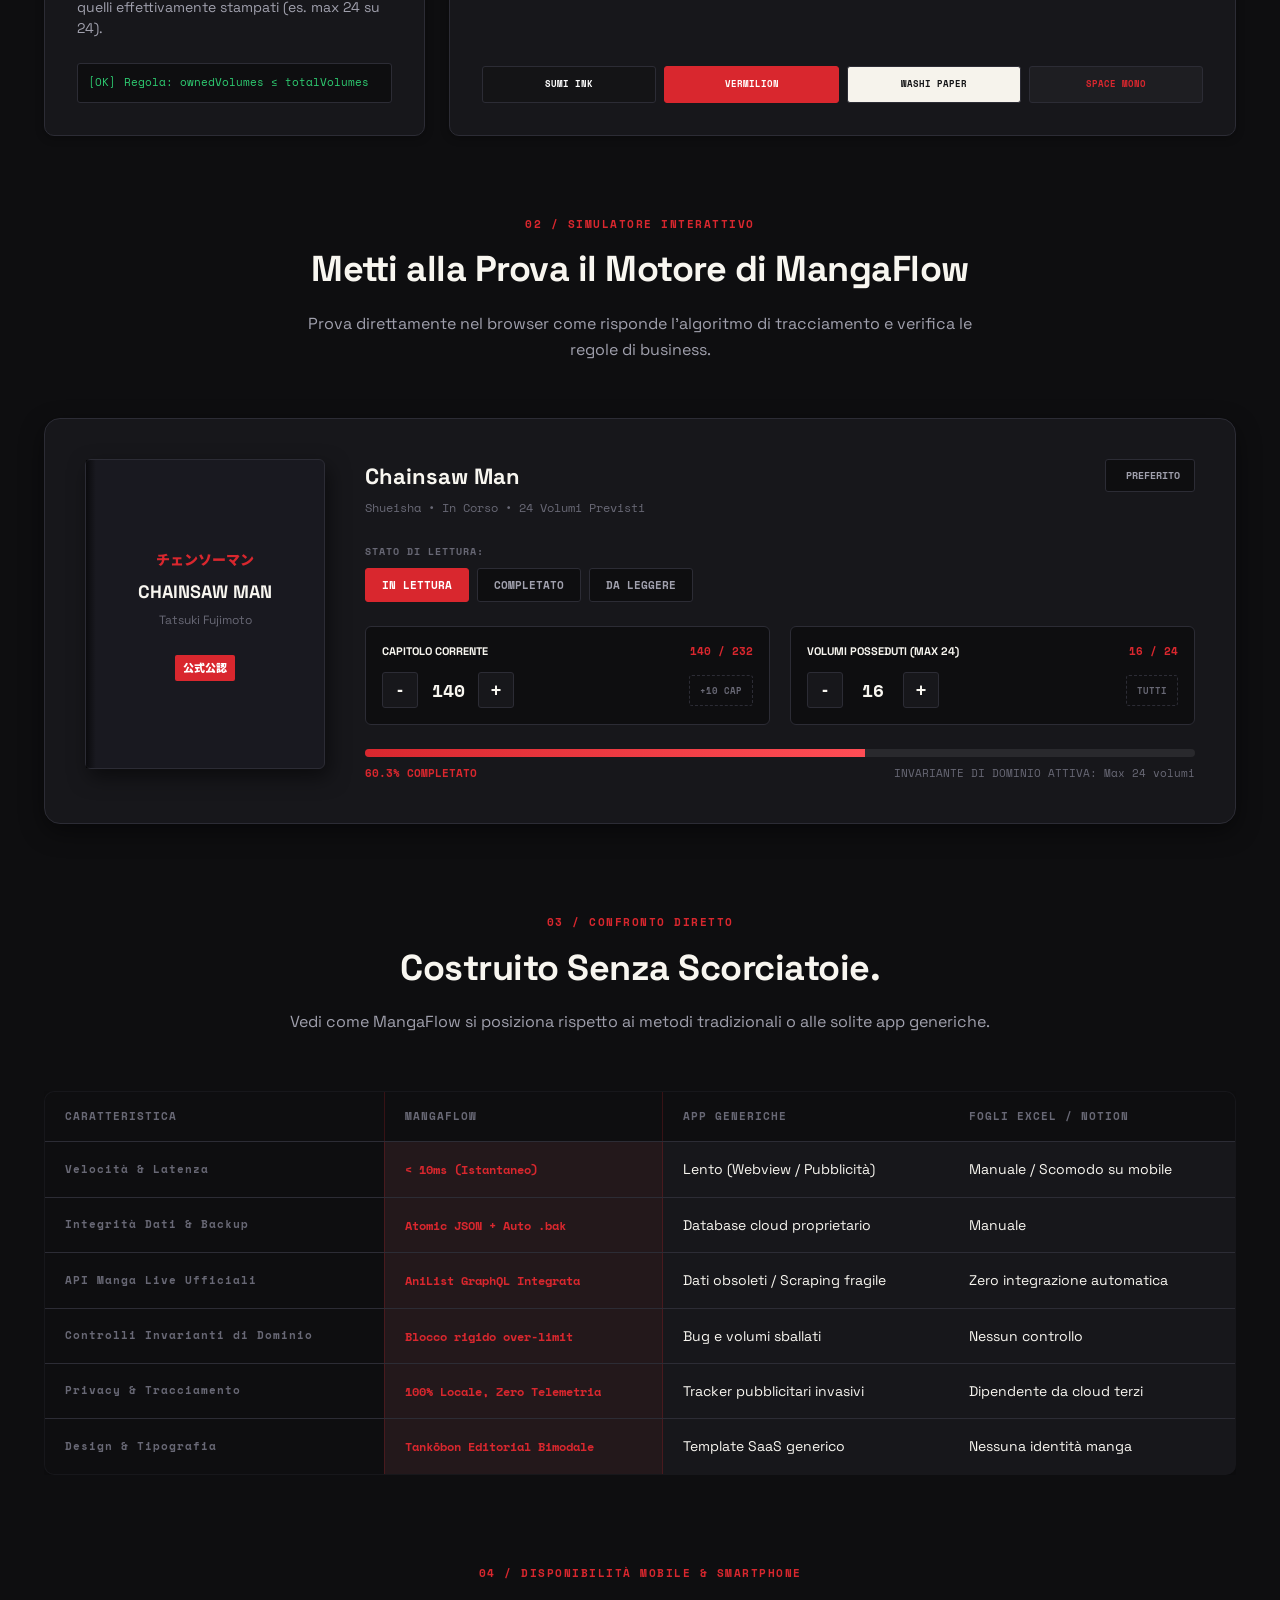
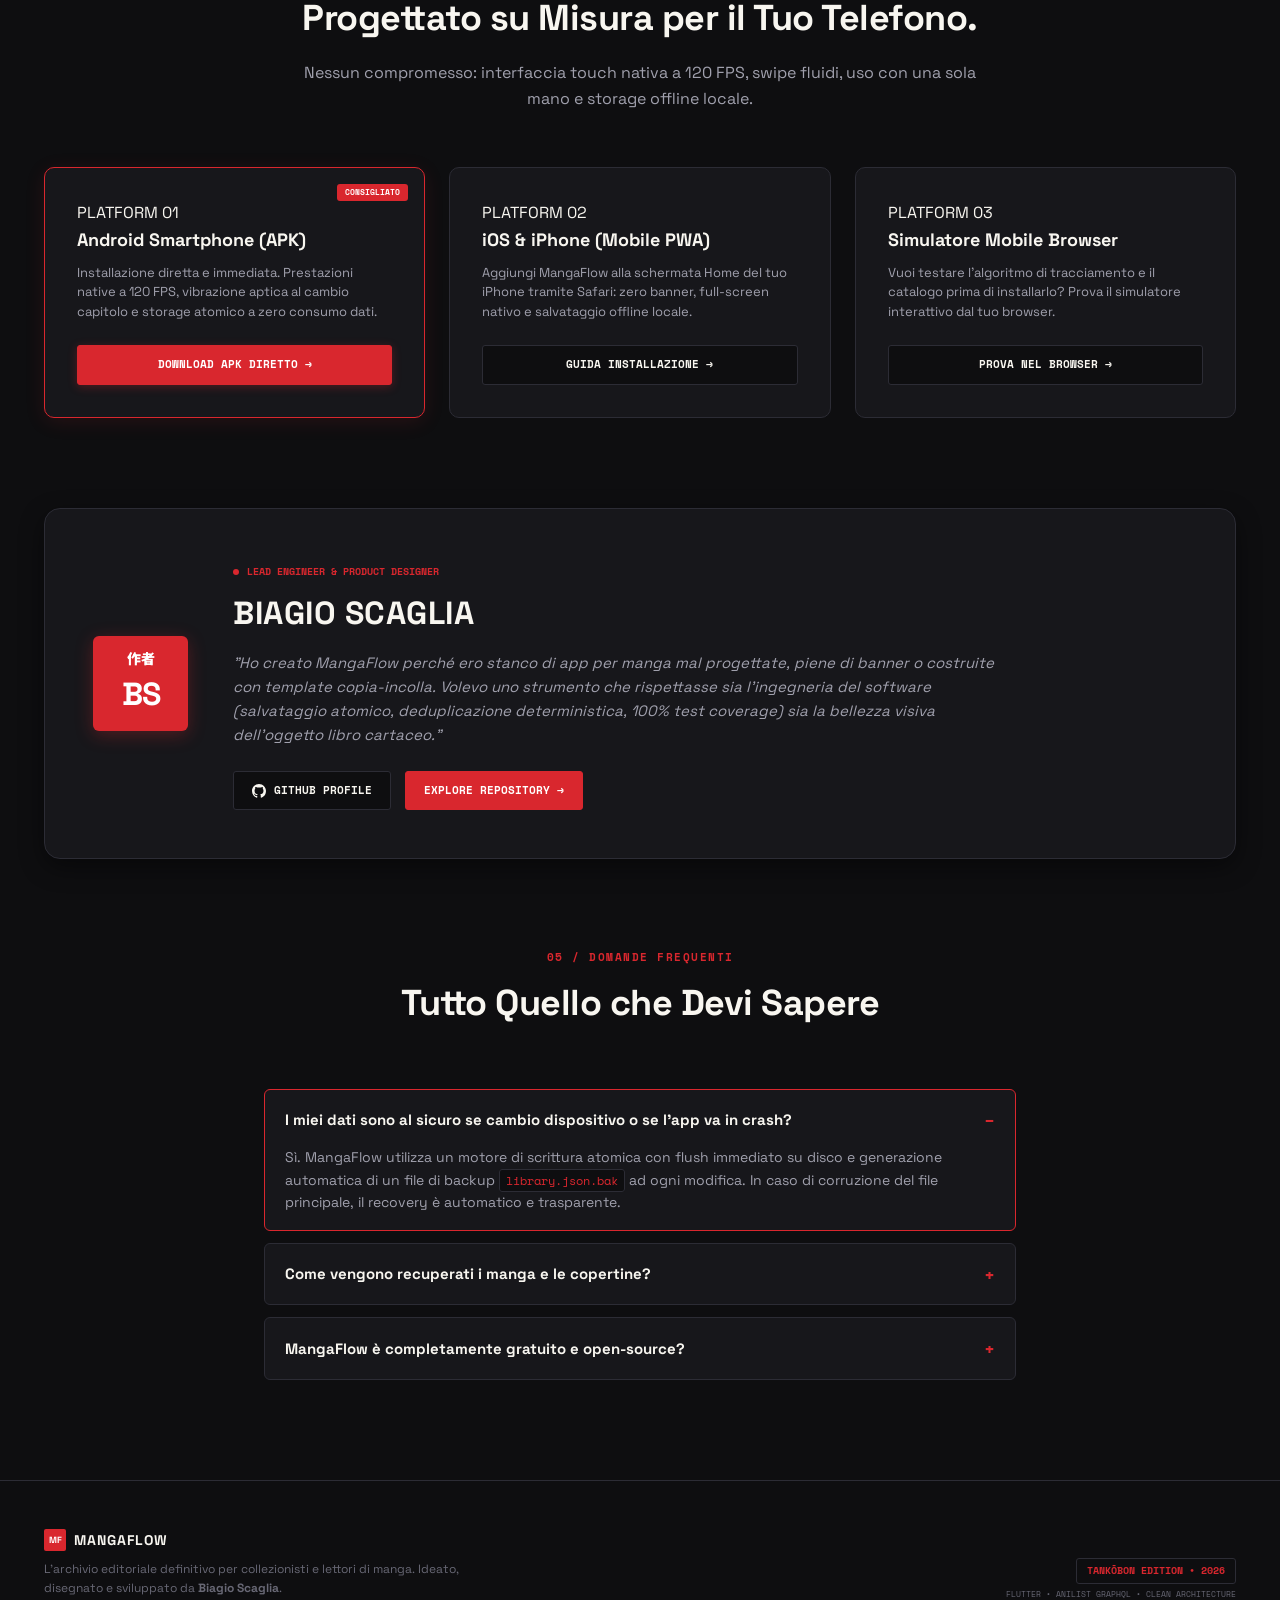
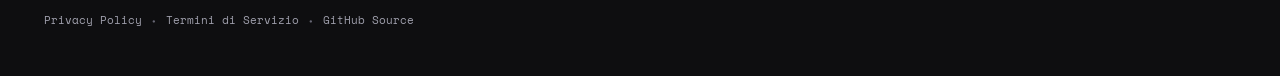
==== commit 1282bff7: "feat(legal): add GDPR-compliant Privacy Policy and Terms of Service pages" ====
--- a/landing/index.html
+++ b/landing/index.html
@@ -763,6 +763,13 @@
         <p class="footer-mission">
           L'archivio editoriale definitivo per collezionisti e lettori di manga. Ideato, disegnato e sviluppato da <strong>Biagio Scaglia</strong>.
         </p>
+        <div class="footer-legal-links">
+          <a href="privacy.html" class="legal-link">Privacy Policy</a>
+          <span class="legal-sep" aria-hidden="true">&bull;</span>
+          <a href="terms.html" class="legal-link">Termini di Servizio</a>
+          <span class="legal-sep" aria-hidden="true">&bull;</span>
+          <a href="https://github.com/biagio-scaglia/manga-flow" target="_blank" rel="noopener noreferrer" class="legal-link">GitHub Source</a>
+        </div>
       </div>
 
       <div class="footer-right">
--- a/landing/styles.css
+++ b/landing/styles.css
@@ -2008,3 +2008,166 @@
     grid-template-columns: 1fr;
   }
 }
+
+/* ==========================================================================
+   LEGAL PAGES & PRIVACY POLICY STYLING
+   ========================================================================== */
+.footer-legal-links {
+  display: flex;
+  align-items: center;
+  gap: 10px;
+  margin-top: 14px;
+  flex-wrap: wrap;
+}
+
+.legal-link {
+  font-family: var(--font-mono);
+  font-size: 11px;
+  color: var(--text-secondary);
+  text-decoration: none;
+  transition: color 0.2s ease;
+}
+
+.legal-link:hover {
+  color: var(--vermilion);
+  text-decoration: underline;
+}
+
+.legal-sep {
+  color: var(--text-muted);
+  font-size: 10px;
+}
+
+.legal-main-container {
+  max-width: 860px;
+  margin: 0 auto;
+  padding: 60px 24px 100px;
+}
+
+.legal-back-bar {
+  margin-bottom: 36px;
+}
+
+.legal-back-btn {
+  display: inline-flex;
+  align-items: center;
+  gap: 8px;
+  font-family: var(--font-mono);
+  font-size: 11px;
+  font-weight: 800;
+  color: var(--text-primary);
+  text-decoration: none;
+  background: var(--ink-surface);
+  border: 1px solid var(--ink-border);
+  padding: 8px 16px;
+  border-radius: var(--radius-xs);
+  transition: all 0.2s ease;
+}
+
+.legal-back-btn:hover {
+  border-color: var(--vermilion);
+  color: var(--vermilion);
+  transform: translateX(-2px);
+}
+
+.legal-header {
+  margin-bottom: 48px;
+  border-bottom: 1px solid var(--ink-border);
+  padding-bottom: 28px;
+}
+
+.legal-title {
+  font-size: 38px;
+  font-weight: 900;
+  line-height: 1.15;
+  margin-bottom: 12px;
+  letter-spacing: -0.5px;
+}
+
+.legal-meta-bar {
+  display: flex;
+  align-items: center;
+  gap: 16px;
+  font-family: var(--font-mono);
+  font-size: 11px;
+  color: var(--text-muted);
+}
+
+.legal-badge-pill {
+  background: var(--vermilion);
+  color: #fff;
+  padding: 2px 8px;
+  border-radius: 2px;
+  font-weight: 800;
+  font-size: 9px;
+}
+
+.legal-content-body {
+  display: flex;
+  flex-direction: column;
+  gap: 36px;
+  line-height: 1.75;
+  color: var(--text-secondary);
+}
+
+.legal-section {
+  background: var(--ink-surface);
+  border: 1px solid var(--ink-border);
+  border-radius: var(--radius-sm);
+  padding: 28px 32px;
+  box-shadow: var(--shadow-sm);
+}
+
+.legal-section-title {
+  font-size: 18px;
+  font-weight: 800;
+  color: var(--text-primary);
+  margin-bottom: 16px;
+  display: flex;
+  align-items: center;
+  gap: 10px;
+}
+
+.legal-sec-num {
+  font-family: var(--font-mono);
+  font-size: 12px;
+  color: var(--vermilion);
+  background: rgba(217, 39, 46, 0.12);
+  border: 1px solid rgba(217, 39, 46, 0.25);
+  padding: 2px 6px;
+  border-radius: 2px;
+}
+
+.legal-text {
+  font-size: 14.5px;
+  margin-bottom: 14px;
+}
+
+.legal-text strong {
+  color: var(--text-primary);
+}
+
+.legal-list {
+  padding-left: 20px;
+  margin-bottom: 14px;
+  display: flex;
+  flex-direction: column;
+  gap: 8px;
+  font-size: 14px;
+}
+
+.legal-list li strong {
+  color: var(--text-primary);
+}
+
+.legal-highlight-box {
+  background: rgba(217, 39, 46, 0.06);
+  border: 1px solid rgba(217, 39, 46, 0.25);
+  border-left: 4px solid var(--vermilion);
+  padding: 16px 20px;
+  border-radius: var(--radius-xs);
+  margin-top: 16px;
+  font-size: 13.5px;
+  color: var(--text-primary);
+}
+
